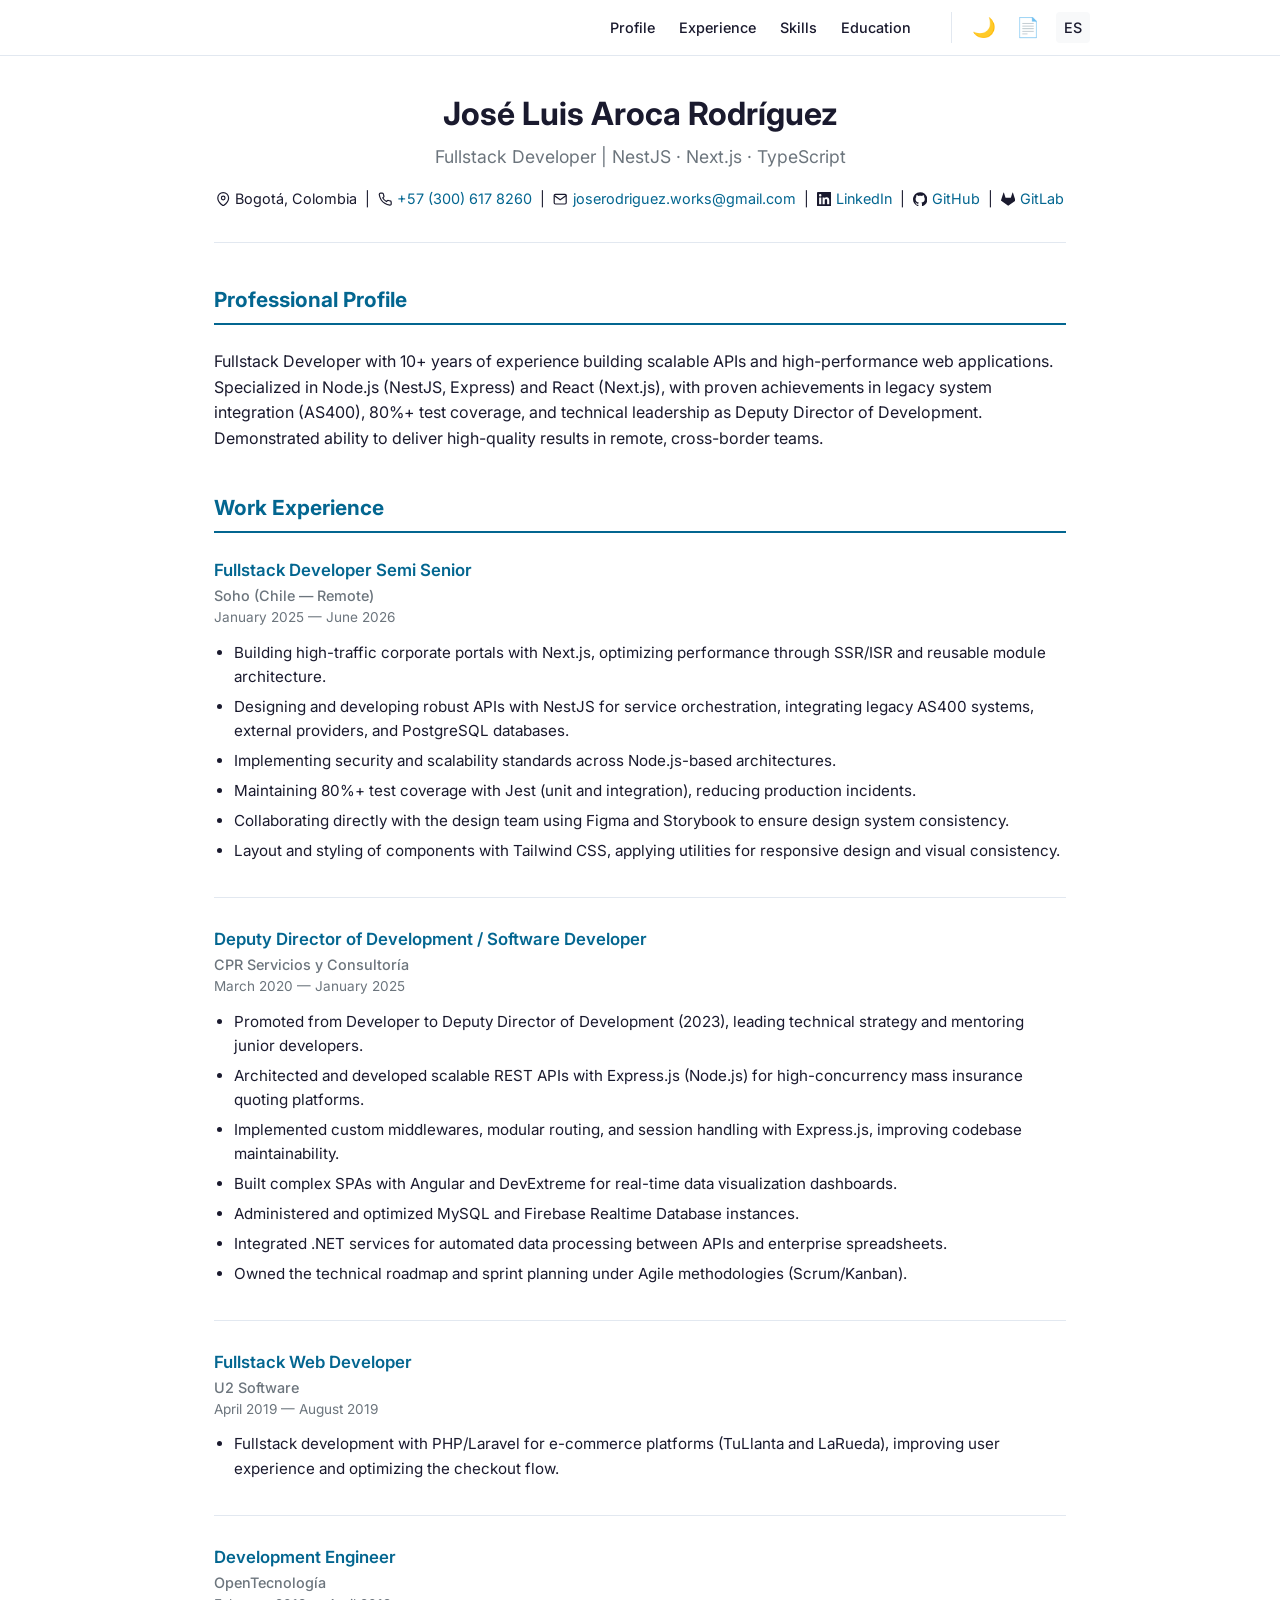
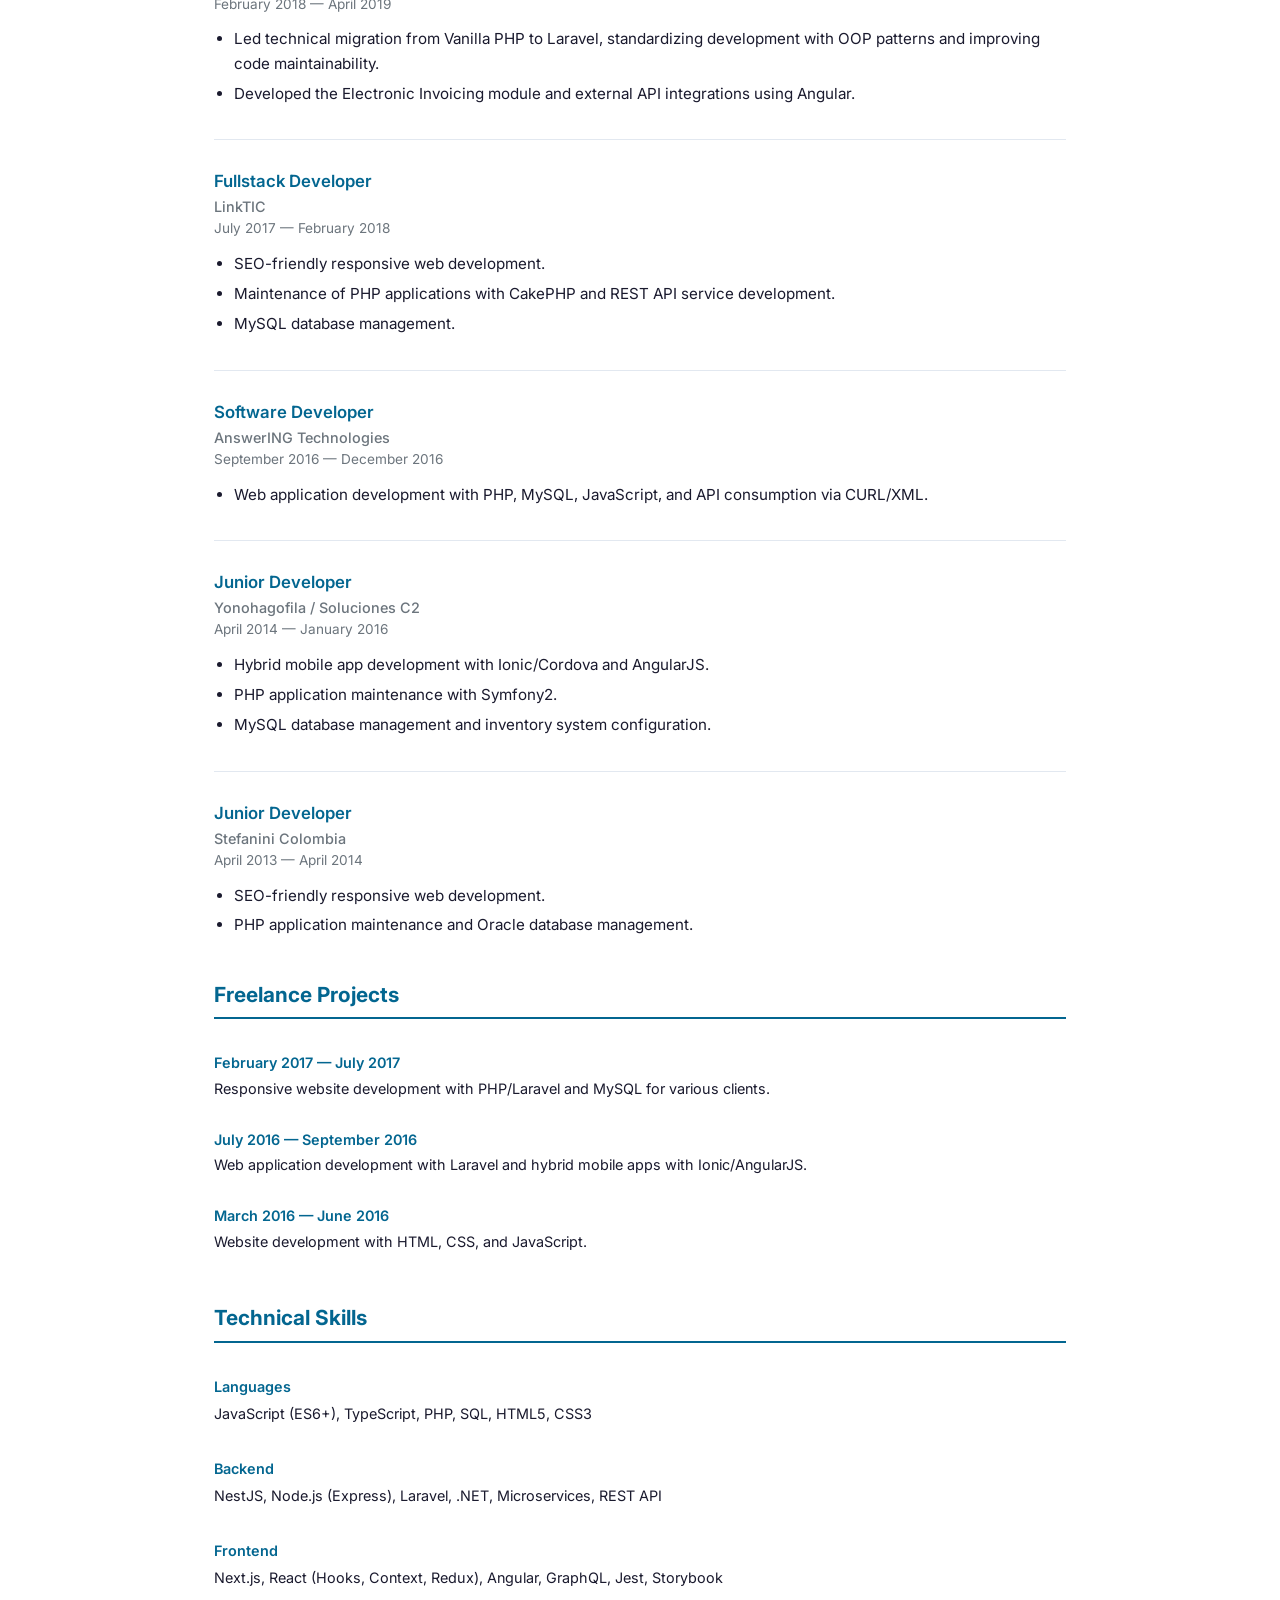
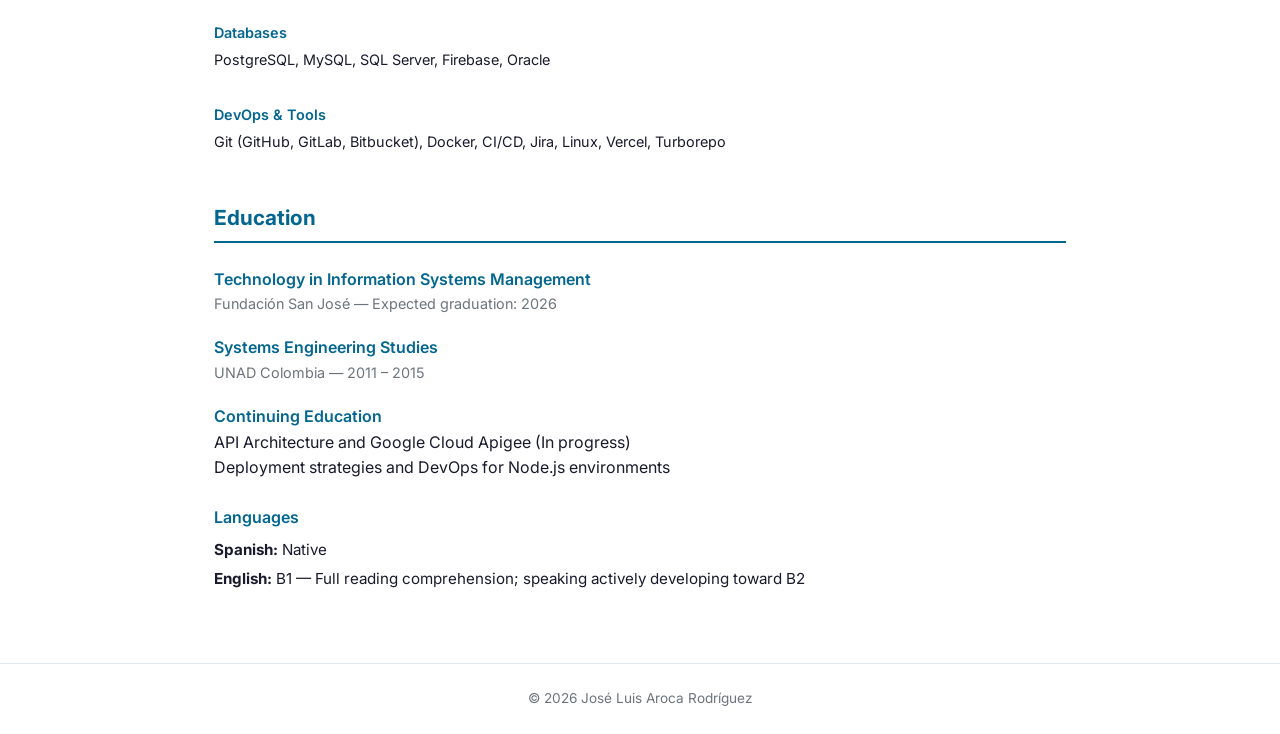
==== en.html @ ab7b5705 "fix: Cambios para ajustar CV a una más consistente" ====
<!doctype html>
<html lang="en">
  <head>
    <meta charset="UTF-8" />
    <meta name="viewport" content="width=device-width, initial-scale=1.0" />
    <title>José Luis Aroca Rodríguez — Fullstack Developer</title>
    <meta
      name="description"
      content="Fullstack Developer specializing in NestJS, Next.js, and TypeScript. 10+ years of experience building scalable web solutions."
    />
    <meta name="author" content="José Luis Aroca Rodríguez" />

    <!-- Open Graph -->
    <meta property="og:type" content="website" />
    <meta property="og:url" content="https://joseluisaroca.github.io/en.html" />
    <meta
      property="og:title"
      content="José Luis Aroca Rodríguez — Fullstack Developer"
    />
    <meta
      property="og:description"
      content="Fullstack Developer specializing in NestJS, Next.js, and TypeScript."
    />

    <!-- Fonts -->
    <link rel="preconnect" href="https://fonts.googleapis.com" />
    <link rel="preconnect" href="https://fonts.gstatic.com" crossorigin />
    <link
      href="https://fonts.googleapis.com/css2?family=Inter:wght@400;500;600;700&display=swap"
      rel="stylesheet"
    />

    <link rel="icon" type="image/png" href="assets/img/joseleoso.png" />
    <link rel="stylesheet" href="assets/css/style.css" />
  </head>
  <body>
    <nav class="navbar noprint" aria-label="Main menu">
      <div class="nav-container">
        <button
          class="menu-toggle"
          aria-label="Open menu"
          aria-expanded="false"
        >
          <span></span><span></span><span></span>
        </button>
        <ul class="nav-menu">
          <li><a href="#profile">Profile</a></li>
          <li><a href="#experience">Experience</a></li>
          <li><a href="#skills">Skills</a></li>
          <li><a href="#education">Education</a></li>
          <li class="nav-controls">
            <button
              id="theme-toggle"
              aria-label="Toggle theme"
              title="Toggle theme"
            >
              🌙
            </button>
            <button
              id="pdf-download"
              aria-label="Download PDF"
              title="Download as PDF"
            >
              📄
            </button>
            <a href="index.html" class="lang-switch" title="Español">ES</a>
          </li>
        </ul>
      </div>
    </nav>

    <main class="container">
      <!-- HEADER -->
      <header class="cv-header">
        <h1>José Luis Aroca Rodríguez</h1>
        <p class="subtitle">
          Fullstack Developer | NestJS · Next.js · TypeScript
        </p>
        <ul class="contact-list">
          <li>
            <svg
              class="icon"
              viewBox="0 0 24 24"
              fill="none"
              stroke="currentColor"
              stroke-width="2"
            >
              <path d="M21 10c0 7-9 13-9 13s-9-6-9-13a9 9 0 0118 0z" />
              <circle cx="12" cy="10" r="3" />
            </svg>
            Bogotá, Colombia
          </li>
          <li>|</li>
          <li>
            <svg
              class="icon"
              viewBox="0 0 24 24"
              fill="none"
              stroke="currentColor"
              stroke-width="2"
            >
              <path
                d="M22 16.92v3a2 2 0 01-2.18 2 19.79 19.79 0 01-8.63-3.07 19.5 19.5 0 01-6-6 19.79 19.79 0 01-3.07-8.67A2 2 0 014.11 2h3a2 2 0 012 1.72c.127.96.361 1.903.7 2.81a2 2 0 01-.45 2.11L8.09 9.91a16 16 0 006 6l1.27-1.27a2 2 0 012.11-.45c.907.339 1.85.573 2.81.7A2 2 0 0122 16.92z"
              />
            </svg>
            <a href="tel:+573006178260">+57 (300) 617 8260</a>
          </li>
          <li>|</li>
          <li>
            <svg
              class="icon"
              viewBox="0 0 24 24"
              fill="none"
              stroke="currentColor"
              stroke-width="2"
            >
              <path
                d="M4 4h16c1.1 0 2 .9 2 2v12c0 1.1-.9 2-2 2H4c-1.1 0-2-.9-2-2V6c0-1.1.9-2 2-2z"
              />
              <polyline points="22,6 12,13 2,6" />
            </svg>
            <a href="mailto:joserodriguez.works@gmail.com"
              >joserodriguez.works@gmail.com</a
            >
          </li>
          <li>|</li>
          <li>
            <svg class="icon" viewBox="0 0 24 24" fill="currentColor">
              <path
                d="M20.447 20.452h-3.554v-5.569c0-1.328-.027-3.037-1.852-3.037-1.853 0-2.136 1.445-2.136 2.939v5.667H9.351V9h3.414v1.561h.046c.477-.9 1.637-1.85 3.37-1.85 3.601 0 4.267 2.37 4.267 5.455v6.286zM5.337 7.433a2.062 2.062 0 01-2.063-2.065 2.064 2.064 0 112.063 2.065zm1.782 13.019H3.555V9h3.564v11.452zM22.225 0H1.771C.792 0 0 .774 0 1.729v20.542C0 23.227.792 24 1.771 24h20.451C23.2 24 24 23.227 24 22.271V1.729C24 .774 23.2 0 22.222 0h.003z"
              />
            </svg>
            <a
              href="https://www.linkedin.com/in/joseluisaroca/"
              target="_blank"
              rel="noopener"
              >LinkedIn</a
            >
          </li>
          <li>|</li>
          <li>
            <svg class="icon" viewBox="0 0 24 24" fill="currentColor">
              <path
                d="M12 .297c-6.63 0-12 5.373-12 12 0 5.303 3.438 9.8 8.205 11.385.6.113.82-.258.82-.577 0-.285-.01-1.04-.015-2.04-3.338.724-4.042-1.61-4.042-1.61C4.422 18.07 3.633 17.7 3.633 17.7c-1.087-.744.084-.729.084-.729 1.205.084 1.838 1.236 1.838 1.236 1.07 1.835 2.809 1.305 3.495.998.108-.776.417-1.305.76-1.605-2.665-.3-5.466-1.332-5.466-5.93 0-1.31.465-2.38 1.235-3.22-.135-.303-.54-1.523.105-3.176 0 0 1.005-.322 3.3 1.23.96-.267 1.98-.399 3-.405 1.02.006 2.04.138 3 .405 2.28-1.552 3.285-1.23 3.285-1.23.645 1.653.24 2.873.12 3.176.765.84 1.23 1.91 1.23 3.22 0 4.61-2.805 5.625-5.475 5.92.42.36.81 1.096.81 2.22 0 1.606-.015 2.896-.015 3.286 0 .315.21.69.825.57C20.565 22.092 24 17.592 24 12.297c0-6.627-5.373-12-12-12"
              />
            </svg>
            <a
              href="https://github.com/joseluisaroca"
              target="_blank"
              rel="noopener"
              >GitHub</a
            >
          </li>
          <li>|</li>
          <li>
            <svg class="icon" viewBox="0 0 24 24" fill="currentColor">
              <path
                d="M23.955 13.587l-1.342-4.135-2.664-8.189a.455.455 0 00-.867 0L16.418 9.45H7.582L4.918 1.263a.455.455 0 00-.867 0L1.387 9.452.045 13.587a.924.924 0 00.331 1.023L12 23.054l11.624-8.443a.92.92 0 00.331-1.024"
              />
            </svg>
            <a
              href="https://gitlab.com/joseluisaroca"
              target="_blank"
              rel="noopener"
              >GitLab</a
            >
          </li>
        </ul>
      </header>

      <!-- PROFILE -->
      <section id="profile" aria-labelledby="profile-title">
        <h2 id="profile-title">Professional Profile</h2>
        <p>
          Fullstack Developer with 10+ years of experience building scalable
          APIs and high-performance web applications. Specialized in Node.js
          (NestJS, Express) and React (Next.js), with proven achievements in
          legacy system integration (AS400), 80%+ test coverage, and technical
          leadership as Deputy Director of Development. Demonstrated ability to
          deliver high-quality results in remote, cross-border teams.
        </p>
      </section>

      <!-- EXPERIENCE -->
      <section id="experience" aria-labelledby="experience-title">
        <h2 id="experience-title">Work Experience</h2>

        <article class="job">
          <div class="job-header">
            <h3>Fullstack Developer Semi Senior</h3>
            <span class="job-company">Soho (Chile — Remote)</span>
            <span class="job-date">January 2025 — June 2026</span>
          </div>
          <ul>
            <li>
              Building high-traffic corporate portals with Next.js, optimizing
              performance through SSR/ISR and reusable module architecture.
            </li>
            <li>
              Designing and developing robust APIs with NestJS for service
              orchestration, integrating legacy AS400 systems, external
              providers, and PostgreSQL databases.
            </li>
            <li>
              Implementing security and scalability standards across
              Node.js-based architectures.
            </li>
            <li>
              Maintaining 80%+ test coverage with Jest (unit and integration),
              reducing production incidents.
            </li>
            <li>
              Collaborating directly with the design team using Figma and
              Storybook to ensure design system consistency.
            </li>
            <li>
              Layout and styling of components with Tailwind CSS, applying
              utilities for responsive design and visual consistency.
            </li>
          </ul>
        </article>

        <article class="job">
          <div class="job-header">
            <h3>Deputy Director of Development / Software Developer</h3>
            <span class="job-company">CPR Servicios y Consultoría</span>
            <span class="job-date">March 2020 — January 2025</span>
          </div>
          <ul>
            <li>
              Promoted from Developer to Deputy Director of Development (2023),
              leading technical strategy and mentoring junior developers.
            </li>
            <li>
              Architected and developed scalable REST APIs with Express.js
              (Node.js) for high-concurrency mass insurance quoting platforms.
            </li>
            <li>
              Implemented custom middlewares, modular routing, and session
              handling with Express.js, improving codebase maintainability.
            </li>
            <li>
              Built complex SPAs with Angular and DevExtreme for real-time data
              visualization dashboards.
            </li>
            <li>
              Administered and optimized MySQL and Firebase Realtime Database
              instances.
            </li>
            <li>
              Integrated .NET services for automated data processing between
              APIs and enterprise spreadsheets.
            </li>
            <li>
              Owned the technical roadmap and sprint planning under Agile
              methodologies (Scrum/Kanban).
            </li>
          </ul>
        </article>

        <article class="job">
          <div class="job-header">
            <h3>Fullstack Web Developer</h3>
            <span class="job-company">U2 Software</span>
            <span class="job-date">April 2019 — August 2019</span>
          </div>
          <ul>
            <li>
              Fullstack development with PHP/Laravel for e-commerce platforms
              (TuLlanta and LaRueda), improving user experience and optimizing
              the checkout flow.
            </li>
          </ul>
        </article>

        <article class="job">
          <div class="job-header">
            <h3>Development Engineer</h3>
            <span class="job-company">OpenTecnología</span>
            <span class="job-date">February 2018 — April 2019</span>
          </div>
          <ul>
            <li>
              Led technical migration from Vanilla PHP to Laravel, standardizing
              development with OOP patterns and improving code maintainability.
            </li>
            <li>
              Developed the Electronic Invoicing module and external API
              integrations using Angular.
            </li>
          </ul>
        </article>

        <article class="job">
          <div class="job-header">
            <h3>Fullstack Developer</h3>
            <span class="job-company">LinkTIC</span>
            <span class="job-date">July 2017 — February 2018</span>
          </div>
          <ul>
            <li>SEO-friendly responsive web development.</li>
            <li>
              Maintenance of PHP applications with CakePHP and REST API service
              development.
            </li>
            <li>MySQL database management.</li>
          </ul>
        </article>

        <article class="job">
          <div class="job-header">
            <h3>Software Developer</h3>
            <span class="job-company">AnswerING Technologies</span>
            <span class="job-date">September 2016 — December 2016</span>
          </div>
          <ul>
            <li>
              Web application development with PHP, MySQL, JavaScript, and API
              consumption via CURL/XML.
            </li>
          </ul>
        </article>

        <article class="job">
          <div class="job-header">
            <h3>Junior Developer</h3>
            <span class="job-company">Yonohagofila / Soluciones C2</span>
            <span class="job-date">April 2014 — January 2016</span>
          </div>
          <ul>
            <li>
              Hybrid mobile app development with Ionic/Cordova and AngularJS.
            </li>
            <li>PHP application maintenance with Symfony2.</li>
            <li>
              MySQL database management and inventory system configuration.
            </li>
          </ul>
        </article>

        <article class="job">
          <div class="job-header">
            <h3>Junior Developer</h3>
            <span class="job-company">Stefanini Colombia</span>
            <span class="job-date">April 2013 — April 2014</span>
          </div>
          <ul>
            <li>SEO-friendly responsive web development.</li>
            <li>PHP application maintenance and Oracle database management.</li>
          </ul>
        </article>
      </section>

      <!-- FREELANCE -->
      <section id="freelance" aria-labelledby="freelance-title" class="noprint">
        <h2 id="freelance-title">Freelance Projects</h2>
        <dl class="freelance-grid">
          <div class="freelance-item">
            <dt>February 2017 — July 2017</dt>
            <dd>
              Responsive website development with PHP/Laravel and MySQL for
              various clients.
            </dd>
          </div>
          <div class="freelance-item">
            <dt>July 2016 — September 2016</dt>
            <dd>
              Web application development with Laravel and hybrid mobile apps
              with Ionic/AngularJS.
            </dd>
          </div>
          <div class="freelance-item">
            <dt>March 2016 — June 2016</dt>
            <dd>Website development with HTML, CSS, and JavaScript.</dd>
          </div>
        </dl>
      </section>

      <!-- SKILLS -->
      <section id="skills" aria-labelledby="skills-title">
        <h2 id="skills-title">Technical Skills</h2>
        <dl class="skills-grid">
          <div class="skill-group">
            <dt>Languages</dt>
            <dd>JavaScript (ES6+), TypeScript, PHP, SQL, HTML5, CSS3</dd>
          </div>
          <div class="skill-group">
            <dt>Backend</dt>
            <dd>
              NestJS, Node.js (Express), Laravel, .NET, Microservices, REST API
            </dd>
          </div>
          <div class="skill-group">
            <dt>Frontend</dt>
            <dd>
              Next.js, React (Hooks, Context, Redux), Angular, GraphQL, Jest,
              Storybook
            </dd>
          </div>
          <div class="skill-group">
            <dt>Databases</dt>
            <dd>PostgreSQL, MySQL, SQL Server, Firebase, Oracle</dd>
          </div>
          <div class="skill-group">
            <dt>DevOps & Tools</dt>
            <dd>
              Git (GitHub, GitLab, Bitbucket), Docker, CI/CD, Jira, Linux,
              Vercel, Turborepo
            </dd>
          </div>
        </dl>
      </section>

      <!-- EDUCATION -->
      <section id="education" aria-labelledby="education-title">
        <h2 id="education-title">Education</h2>

        <article class="education-item">
          <h3>Technology in Information Systems Management</h3>
          <p class="institution">
            Fundación San José — Expected graduation: 2026
          </p>
        </article>

        <article class="education-item">
          <h3>Systems Engineering Studies</h3>
          <p class="institution">UNAD Colombia — 2011 – 2015</p>
        </article>

        <article class="education-item">
          <h3>Continuing Education</h3>
          <ul>
            <li>API Architecture and Google Cloud Apigee (In progress)</li>
            <li>Deployment strategies and DevOps for Node.js environments</li>
          </ul>
        </article>

        <h3 class="subsection-title">Languages</h3>
        <ul class="languages-list">
          <li><strong>Spanish:</strong> Native</li>
          <li>
            <strong>English:</strong> B1 — Full reading comprehension;
            speaking actively developing toward B2
          </li>
        </ul>
      </section>
    </main>

    <footer class="noprint">
      <p>© 2026 José Luis Aroca Rodríguez</p>
    </footer>

    <script src="assets/js/main.js"></script>
  </body>
</html>
---- assets/css/style.css ----
/* === VARIABLES === */
:root,
[data-theme="light"] {
  --bg: #ffffff;
  --bg-secondary: #f8f9fa;
  --text: #1a1a2e;
  --text-muted: #6c757d;
  --accent: #036690;
  --accent-hover: #013d57;
  --border: #e2e8f0;
  --shadow: 0 1px 3px rgba(0, 0, 0, 0.08);
  --nav-bg: rgba(255, 255, 255, 0.95);
}

[data-theme="dark"] {
  --bg: #0f172a;
  --bg-secondary: #1e293b;
  --text: #e2e8f0;
  --text-muted: #94a3b8;
  --accent: #6bbadc;
  --accent-hover: #42a4cf;
  --border: #334155;
  --shadow: 0 1px 3px rgba(0, 0, 0, 0.3);
  --nav-bg: rgba(15, 23, 42, 0.95);
}

/* === RESET === */
*,
*::before,
*::after {
  box-sizing: border-box;
  margin: 0;
  padding: 0;
}

/* === BASE === */
html {
  scroll-behavior: smooth;
}

body {
  font-family: "Inter", system-ui, sans-serif;
  font-size: 16px;
  line-height: 1.6;
  color: var(--text);
  background: var(--bg);
  transition:
    background 0.3s,
    color 0.3s;
}

/* === SCROLL ANIMATIONS === */
section {
  opacity: 0;
  transform: translateY(20px);
  transition:
    opacity 0.5s ease,
    transform 0.5s ease;
}

section.visible {
  opacity: 1;
  transform: translateY(0);
}

a {
  color: var(--accent);
  text-decoration: none;
}

a:hover {
  color: var(--accent-hover);
  text-decoration: underline;
}

ul {
  list-style: none;
}

/* === NAVBAR === */
.navbar {
  position: sticky;
  top: 0;
  background: var(--nav-bg);
  backdrop-filter: blur(8px);
  border-bottom: 1px solid var(--border);
  z-index: 100;
  padding: 0.75rem 1.5rem;
}

.nav-container {
  max-width: 900px;
  margin: 0 auto;
  display: flex;
  align-items: center;
  justify-content: flex-end;
}

.nav-menu {
  display: flex;
  align-items: center;
  gap: 1.5rem;
}

.nav-menu a {
  color: var(--text);
  font-size: 0.9rem;
  font-weight: 500;
}

.nav-menu a:hover {
  color: var(--accent);
  text-decoration: none;
}

.nav-controls {
  display: flex;
  align-items: center;
  gap: 0.75rem;
  margin-left: 1rem;
  padding-left: 1rem;
  border-left: 1px solid var(--border);
}

#theme-toggle,
#pdf-download {
  background: none;
  border: none;
  font-size: 1.2rem;
  cursor: pointer;
  padding: 0.25rem;
  border-radius: 4px;
  transition: background 0.2s;
}

#theme-toggle:hover,
#pdf-download:hover {
  background: var(--bg-secondary);
}

.lang-switch {
  font-weight: 600;
  font-size: 0.85rem;
  padding: 0.25rem 0.5rem;
  border-radius: 4px;
  background: var(--bg-secondary);
  color: var(--text) !important;
}

.lang-switch:hover {
  background: var(--accent);
  color: #fff !important;
  text-decoration: none;
}

/* Hamburger */
.menu-toggle {
  display: none;
  flex-direction: column;
  gap: 5px;
  background: none;
  border: none;
  cursor: pointer;
  padding: 0.5rem;
}

.menu-toggle span {
  display: block;
  width: 24px;
  height: 2px;
  background: var(--text);
  transition:
    transform 0.3s,
    opacity 0.3s;
}

/* === CONTAINER === */
.container {
  max-width: 900px;
  margin: 0 auto;
  padding: 2rem 1.5rem;
}

/* === HEADER === */
.cv-header {
  text-align: center;
  margin-bottom: 2.5rem;
  padding-bottom: 2rem;
  border-bottom: 1px solid var(--border);
}

.cv-header h1 {
  font-size: 2rem;
  font-weight: 700;
  margin-bottom: 0.25rem;
}

.subtitle {
  font-size: 1.1rem;
  color: var(--text-muted);
  margin-bottom: 1rem;
}

.contact-list {
  display: flex;
  flex-wrap: wrap;
  justify-content: center;
  align-items: center;
  gap: 0.4rem 0.5rem;
  font-size: 0.9rem;
}

.contact-list li {
  display: inline-flex;
  align-items: center;
  gap: 0.3rem;
}

.icon {
  width: 1em;
  height: 1em;
  vertical-align: middle;
  flex-shrink: 0;
}

/* === SECTIONS === */
section {
  margin-bottom: 2.5rem;
}

h2 {
  font-size: 1.3rem;
  font-weight: 700;
  color: var(--accent);
  border-bottom: 2px solid var(--accent);
  padding-bottom: 0.4rem;
  margin-bottom: 1.5rem;
}

/* === JOBS === */
.job {
  margin-bottom: 1.75rem;
  padding-bottom: 1.75rem;
  border-bottom: 1px solid var(--border);
}

.job:last-child {
  border-bottom: none;
  padding-bottom: 0;
  margin-bottom: 0;
}

.job-header {
  margin-bottom: 0.75rem;
}

.job-header h3 {
  font-size: 1.05rem;
  font-weight: 600;
  color: var(--accent);
}

.job-company {
  display: block;
  font-weight: 500;
  color: var(--text-muted);
  font-size: 0.9rem;
}

.job-date {
  display: block;
  font-size: 0.85rem;
  color: var(--text-muted);
}

.job ul {
  list-style: disc;
  padding-left: 1.25rem;
  margin-top: 0.5rem;
}

.job li {
  margin-bottom: 0.35rem;
  font-size: 0.95rem;
}

/* === SKILLS === */
.skills-grid {
  display: grid;
  gap: 1rem;
}

.skill-group {
  padding: 0.5rem 0;
}

.skill-group dt {
  font-weight: 600;
  font-size: 0.9rem;
  margin-bottom: 0.25rem;
  color: var(--accent);
}

.skill-group dd {
  font-size: 0.9rem;
}

/* === FREELANCE === */
.freelance-grid {
  display: grid;
  gap: 0.75rem;
}

.freelance-item {
  padding: 0.5rem 0;
}

.freelance-item dt {
  font-weight: 600;
  font-size: 0.9rem;
  color: var(--accent);
  margin-bottom: 0.15rem;
}

.freelance-item dd {
  font-size: 0.9rem;
}

/* === EDUCATION === */
.education-item {
  margin-bottom: 1.25rem;
}

.education-item h3 {
  font-size: 1rem;
  font-weight: 600;
  color: var(--accent);
}

.institution {
  color: var(--text-muted);
  font-size: 0.9rem;
}

.subsection-title {
  font-size: 1rem;
  font-weight: 600;
  color: var(--accent);
  margin-top: 1.5rem;
  margin-bottom: 0.5rem;
}

.languages-list {
  font-size: 0.95rem;
}

.languages-list li {
  margin-bottom: 0.25rem;
}

/* === FOOTER === */
footer {
  text-align: center;
  padding: 1.5rem;
  font-size: 0.85rem;
  color: var(--text-muted);
  border-top: 1px solid var(--border);
}

/* === RESPONSIVE === */
@media (max-width: 768px) {
  .menu-toggle {
    display: flex;
  }

  .nav-container {
    justify-content: space-between;
  }

  .nav-menu {
    display: none;
    position: absolute;
    top: 100%;
    left: 0;
    right: 0;
    flex-direction: column;
    background: var(--nav-bg);
    backdrop-filter: blur(8px);
    border-bottom: 1px solid var(--border);
    padding: 1rem 1.5rem;
    gap: 1rem;
    box-shadow: var(--shadow);
  }

  .nav-menu.open {
    display: flex;
  }

  .nav-controls {
    margin-left: 0;
    padding-left: 0;
    border-left: none;
    padding-top: 0.5rem;
    border-top: 1px solid var(--border);
  }

  .cv-header h1 {
    font-size: 1.5rem;
  }

  .subtitle {
    font-size: 1rem;
  }

  .contact-list {
    flex-direction: column;
    align-items: center;
    gap: 0.25rem;
  }

  .contact-list li:nth-child(even) {
    display: none;
  }

  .contact-list li::after {
    display: none;
  }

  .container {
    padding: 1.5rem 1rem;
  }
}

/* === PRINT === */
@media print {
  .noprint {
    display: none !important;
  }

  * {
    -webkit-print-color-adjust: exact !important;
    print-color-adjust: exact !important;
  }

  body {
    font-size: 11pt;
    line-height: 1.4;
    color: #000;
    background: #fff;
  }

  .container {
    max-width: 100%;
    padding: 0;
  }

  .cv-header {
    margin-bottom: 1rem;
    padding-bottom: 0.75rem;
  }

  .cv-header h1 {
    font-size: 18pt;
  }

  .contact-list {
    flex-direction: row;
    flex-wrap: wrap;
    justify-content: center;
    font-size: 9pt;
    gap: 0.25rem 0.4rem;
  }

  h2 {
    font-size: 12pt;
    color: #036690;
    border-color: #036690;
    margin-bottom: 0.75rem;
    page-break-after: avoid;
  }

  h3 {
    color: #036690;
  }

  .job {
    margin-bottom: 1rem;
    padding-bottom: 1rem;
    page-break-inside: avoid;
  }

  .job-header h3 {
    font-size: 10.5pt;
  }

  .job li {
    font-size: 9.5pt;
  }

  .skill-group {
    background: none;
    border: none;
    padding: 0.25rem 0;
  }

  .skill-group dt {
    color: #036690;
  }

  a {
    color: #000;
    text-decoration: none;
  }

  a[href^="http"]::after {
    content: " (" attr(href) ")";
    font-size: 8pt;
    color: #555;
  }

  .contact-list a[href^="http"]::after {
    content: none;
  }

  .icon {
    display: none;
  }

  section {
    margin-bottom: 1.25rem;
    opacity: 1;
    transform: none;
  }
}
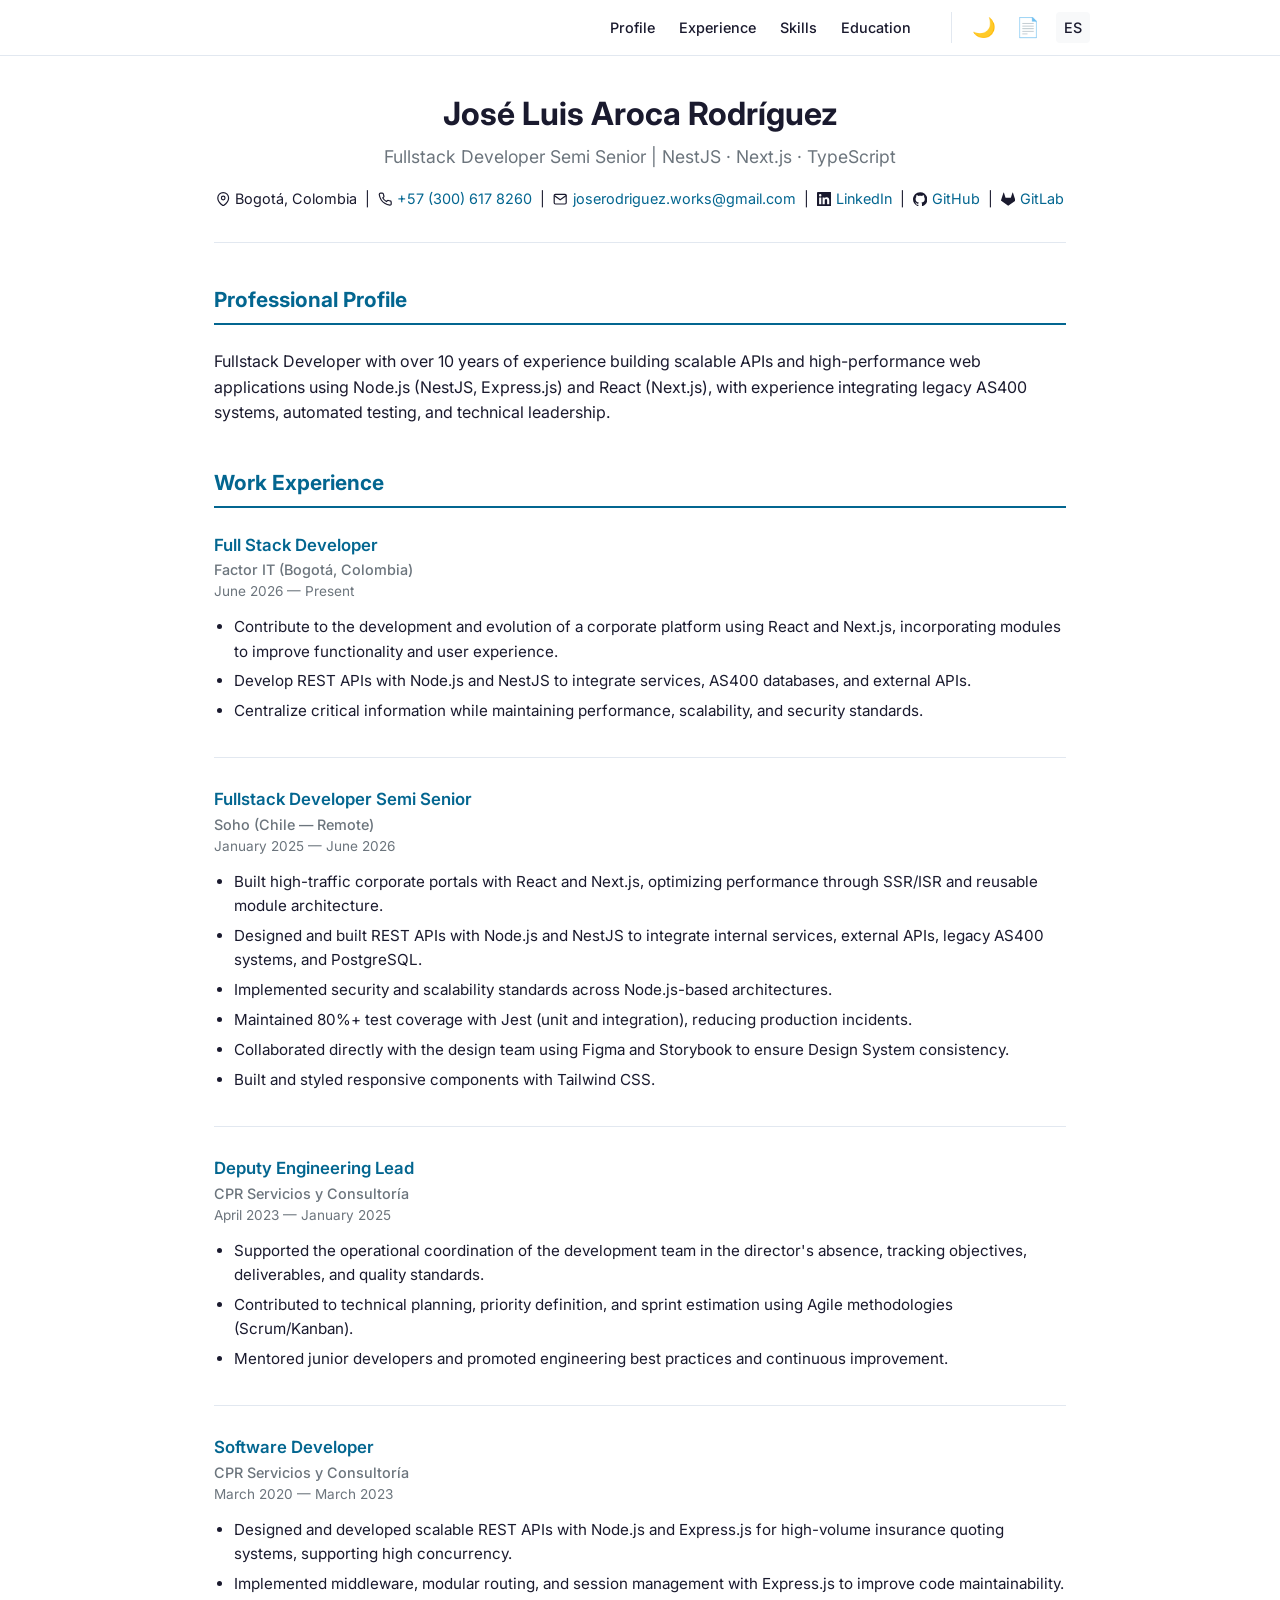
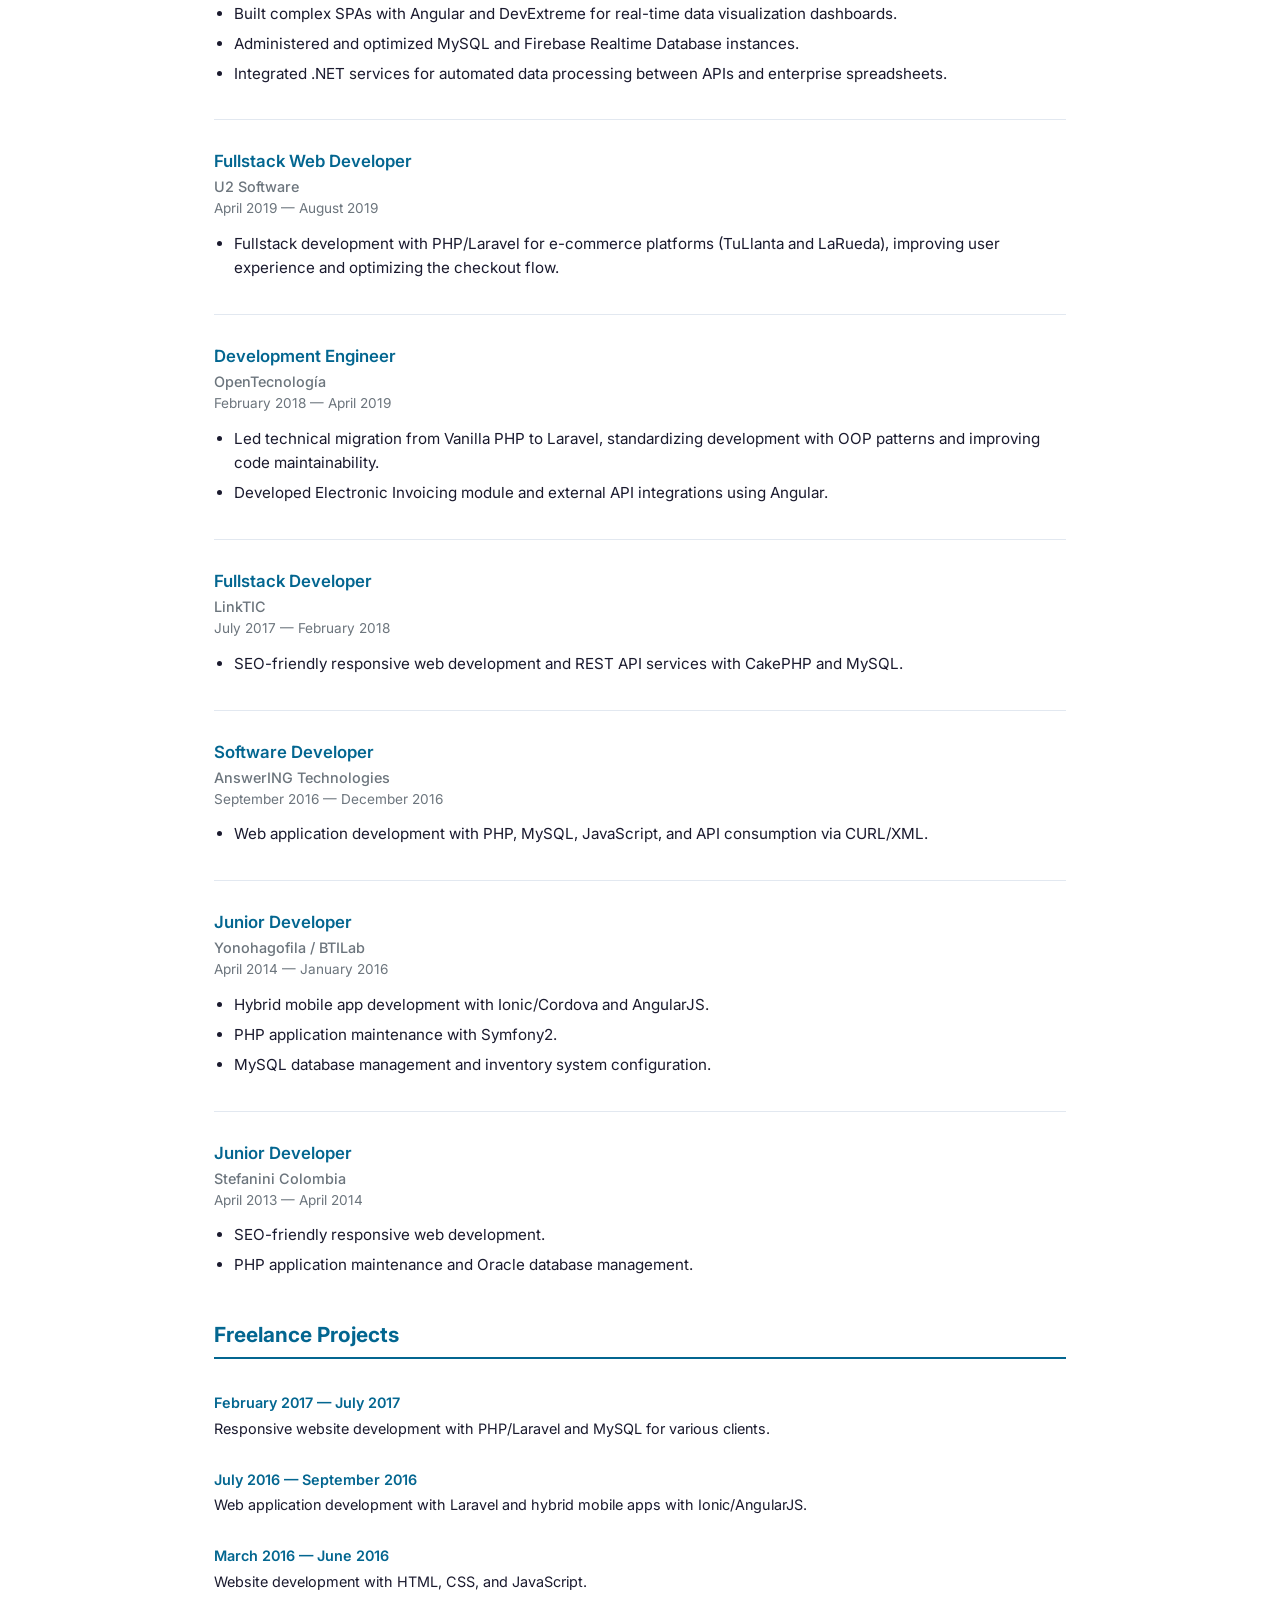
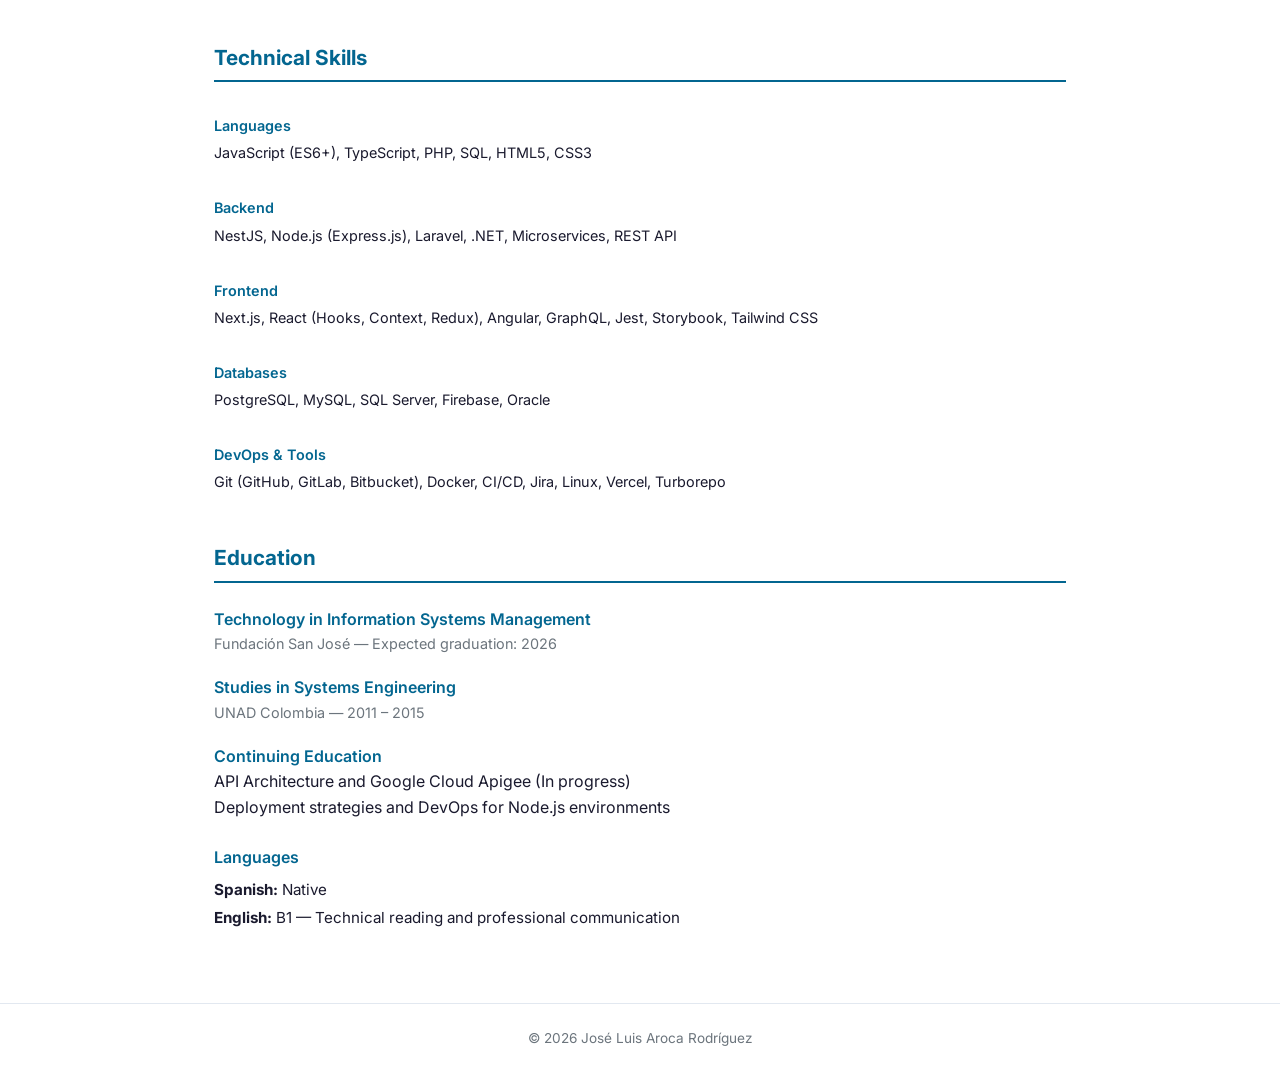
==== commit c4b062a3: "feat: Se actualiza perfil laboral" ====
--- a/en.html
+++ b/en.html
@@ -3,10 +3,10 @@
   <head>
     <meta charset="UTF-8" />
     <meta name="viewport" content="width=device-width, initial-scale=1.0" />
-    <title>José Luis Aroca Rodríguez — Fullstack Developer</title>
+    <title>José Luis Aroca Rodríguez — Fullstack Developer Semi Senior</title>
     <meta
       name="description"
-      content="Fullstack Developer specializing in NestJS, Next.js, and TypeScript. 10+ years of experience building scalable web solutions."
+      content="Semi Senior Fullstack Developer specializing in NestJS, Next.js, and TypeScript. 10+ years of experience building scalable web solutions."
     />
     <meta name="author" content="José Luis Aroca Rodríguez" />
 
@@ -15,11 +15,11 @@
     <meta property="og:url" content="https://joseluisaroca.github.io/en.html" />
     <meta
       property="og:title"
-      content="José Luis Aroca Rodríguez — Fullstack Developer"
+      content="José Luis Aroca Rodríguez — Fullstack Developer Semi Senior"
     />
     <meta
       property="og:description"
-      content="Fullstack Developer specializing in NestJS, Next.js, and TypeScript."
+      content="Semi Senior Fullstack Developer specializing in NestJS, Next.js, and TypeScript."
     />
 
     <!-- Fonts -->
@@ -74,7 +74,7 @@
       <header class="cv-header">
         <h1>José Luis Aroca Rodríguez</h1>
         <p class="subtitle">
-          Fullstack Developer | NestJS · Next.js · TypeScript
+          Fullstack Developer Semi Senior | NestJS · Next.js · TypeScript
         </p>
         <ul class="contact-list">
           <li>
@@ -172,12 +172,10 @@
       <section id="profile" aria-labelledby="profile-title">
         <h2 id="profile-title">Professional Profile</h2>
         <p>
-          Fullstack Developer with 10+ years of experience building scalable
-          APIs and high-performance web applications. Specialized in Node.js
-          (NestJS, Express) and React (Next.js), with proven achievements in
-          legacy system integration (AS400), 80%+ test coverage, and technical
-          leadership as Deputy Director of Development. Demonstrated ability to
-          deliver high-quality results in remote, cross-border teams.
+          Fullstack Developer with over 10 years of experience building scalable
+          APIs and high-performance web applications using Node.js (NestJS,
+          Express.js) and React (Next.js), with experience integrating legacy
+          AS400 systems, automated testing, and technical leadership.
         </p>
       </section>
 
@@ -187,57 +185,98 @@
 
         <article class="job">
           <div class="job-header">
+            <h3>Full Stack Developer</h3>
+            <span class="job-company">Factor IT (Bogotá, Colombia)</span>
+            <span class="job-date">June 2026 — Present</span>
+          </div>
+          <ul>
+            <li>
+              Contribute to the development and evolution of a corporate
+              platform using React and Next.js, incorporating modules to improve
+              functionality and user experience.
+            </li>
+            <li>
+              Develop REST APIs with Node.js and NestJS to integrate services,
+              AS400 databases, and external APIs.
+            </li>
+            <li>
+              Centralize critical information while maintaining performance,
+              scalability, and security standards.
+            </li>
+          </ul>
+        </article>
+
+        <article class="job">
+          <div class="job-header">
             <h3>Fullstack Developer Semi Senior</h3>
             <span class="job-company">Soho (Chile — Remote)</span>
             <span class="job-date">January 2025 — June 2026</span>
           </div>
           <ul>
             <li>
-              Building high-traffic corporate portals with Next.js, optimizing
-              performance through SSR/ISR and reusable module architecture.
-            </li>
-            <li>
-              Designing and developing robust APIs with NestJS for service
-              orchestration, integrating legacy AS400 systems, external
-              providers, and PostgreSQL databases.
-            </li>
-            <li>
-              Implementing security and scalability standards across
+              Built high-traffic corporate portals with React and Next.js,
+              optimizing performance through SSR/ISR and reusable module
+              architecture.
+            </li>
+            <li>
+              Designed and built REST APIs with Node.js and NestJS to integrate
+              internal services, external APIs, legacy AS400 systems, and
+              PostgreSQL.
+            </li>
+            <li>
+              Implemented security and scalability standards across
               Node.js-based architectures.
             </li>
             <li>
-              Maintaining 80%+ test coverage with Jest (unit and integration),
+              Maintained 80%+ test coverage with Jest (unit and integration),
               reducing production incidents.
             </li>
             <li>
-              Collaborating directly with the design team using Figma and
-              Storybook to ensure design system consistency.
-            </li>
-            <li>
-              Layout and styling of components with Tailwind CSS, applying
-              utilities for responsive design and visual consistency.
-            </li>
-          </ul>
-        </article>
-
-        <article class="job">
-          <div class="job-header">
-            <h3>Deputy Director of Development / Software Developer</h3>
+              Collaborated directly with the design team using Figma and
+              Storybook to ensure Design System consistency.
+            </li>
+            <li>Built and styled responsive components with Tailwind CSS.</li>
+          </ul>
+        </article>
+
+        <article class="job">
+          <div class="job-header">
+            <h3>Deputy Engineering Lead</h3>
             <span class="job-company">CPR Servicios y Consultoría</span>
-            <span class="job-date">March 2020 — January 2025</span>
-          </div>
-          <ul>
-            <li>
-              Promoted from Developer to Deputy Director of Development (2023),
-              leading technical strategy and mentoring junior developers.
-            </li>
-            <li>
-              Architected and developed scalable REST APIs with Express.js
-              (Node.js) for high-concurrency mass insurance quoting platforms.
-            </li>
-            <li>
-              Implemented custom middlewares, modular routing, and session
-              handling with Express.js, improving codebase maintainability.
+            <span class="job-date">April 2023 — January 2025</span>
+          </div>
+          <ul>
+            <li>
+              Supported the operational coordination of the development team in
+              the director's absence, tracking objectives, deliverables, and
+              quality standards.
+            </li>
+            <li>
+              Contributed to technical planning, priority definition, and sprint
+              estimation using Agile methodologies (Scrum/Kanban).
+            </li>
+            <li>
+              Mentored junior developers and promoted engineering best practices
+              and continuous improvement.
+            </li>
+          </ul>
+        </article>
+
+        <article class="job">
+          <div class="job-header">
+            <h3>Software Developer</h3>
+            <span class="job-company">CPR Servicios y Consultoría</span>
+            <span class="job-date">March 2020 — March 2023</span>
+          </div>
+          <ul>
+            <li>
+              Designed and developed scalable REST APIs with Node.js and
+              Express.js for high-volume insurance quoting systems, supporting
+              high concurrency.
+            </li>
+            <li>
+              Implemented middleware, modular routing, and session management
+              with Express.js to improve code maintainability.
             </li>
             <li>
               Built complex SPAs with Angular and DevExtreme for real-time data
@@ -250,10 +289,6 @@
             <li>
               Integrated .NET services for automated data processing between
               APIs and enterprise spreadsheets.
-            </li>
-            <li>
-              Owned the technical roadmap and sprint planning under Agile
-              methodologies (Scrum/Kanban).
             </li>
           </ul>
         </article>
@@ -285,7 +320,7 @@
               development with OOP patterns and improving code maintainability.
             </li>
             <li>
-              Developed the Electronic Invoicing module and external API
+              Developed Electronic Invoicing module and external API
               integrations using Angular.
             </li>
           </ul>
@@ -298,12 +333,10 @@
             <span class="job-date">July 2017 — February 2018</span>
           </div>
           <ul>
-            <li>SEO-friendly responsive web development.</li>
-            <li>
-              Maintenance of PHP applications with CakePHP and REST API service
-              development.
-            </li>
-            <li>MySQL database management.</li>
+            <li>
+              SEO-friendly responsive web development and REST API services with
+              CakePHP and MySQL.
+            </li>
           </ul>
         </article>
 
@@ -324,7 +357,7 @@
         <article class="job">
           <div class="job-header">
             <h3>Junior Developer</h3>
-            <span class="job-company">Yonohagofila / Soluciones C2</span>
+            <span class="job-company">Yonohagofila / BTILab</span>
             <span class="job-date">April 2014 — January 2016</span>
           </div>
           <ul>
@@ -387,14 +420,15 @@
           <div class="skill-group">
             <dt>Backend</dt>
             <dd>
-              NestJS, Node.js (Express), Laravel, .NET, Microservices, REST API
+              NestJS, Node.js (Express.js), Laravel, .NET, Microservices, REST
+              API
             </dd>
           </div>
           <div class="skill-group">
             <dt>Frontend</dt>
             <dd>
               Next.js, React (Hooks, Context, Redux), Angular, GraphQL, Jest,
-              Storybook
+              Storybook, Tailwind CSS
             </dd>
           </div>
           <div class="skill-group">
@@ -423,7 +457,7 @@
         </article>
 
         <article class="education-item">
-          <h3>Systems Engineering Studies</h3>
+          <h3>Studies in Systems Engineering</h3>
           <p class="institution">UNAD Colombia — 2011 – 2015</p>
         </article>
 
@@ -439,8 +473,8 @@
         <ul class="languages-list">
           <li><strong>Spanish:</strong> Native</li>
           <li>
-            <strong>English:</strong> B1 — Full reading comprehension;
-            speaking actively developing toward B2
+            <strong>English:</strong> B1 — Technical reading and professional
+            communication
           </li>
         </ul>
       </section>
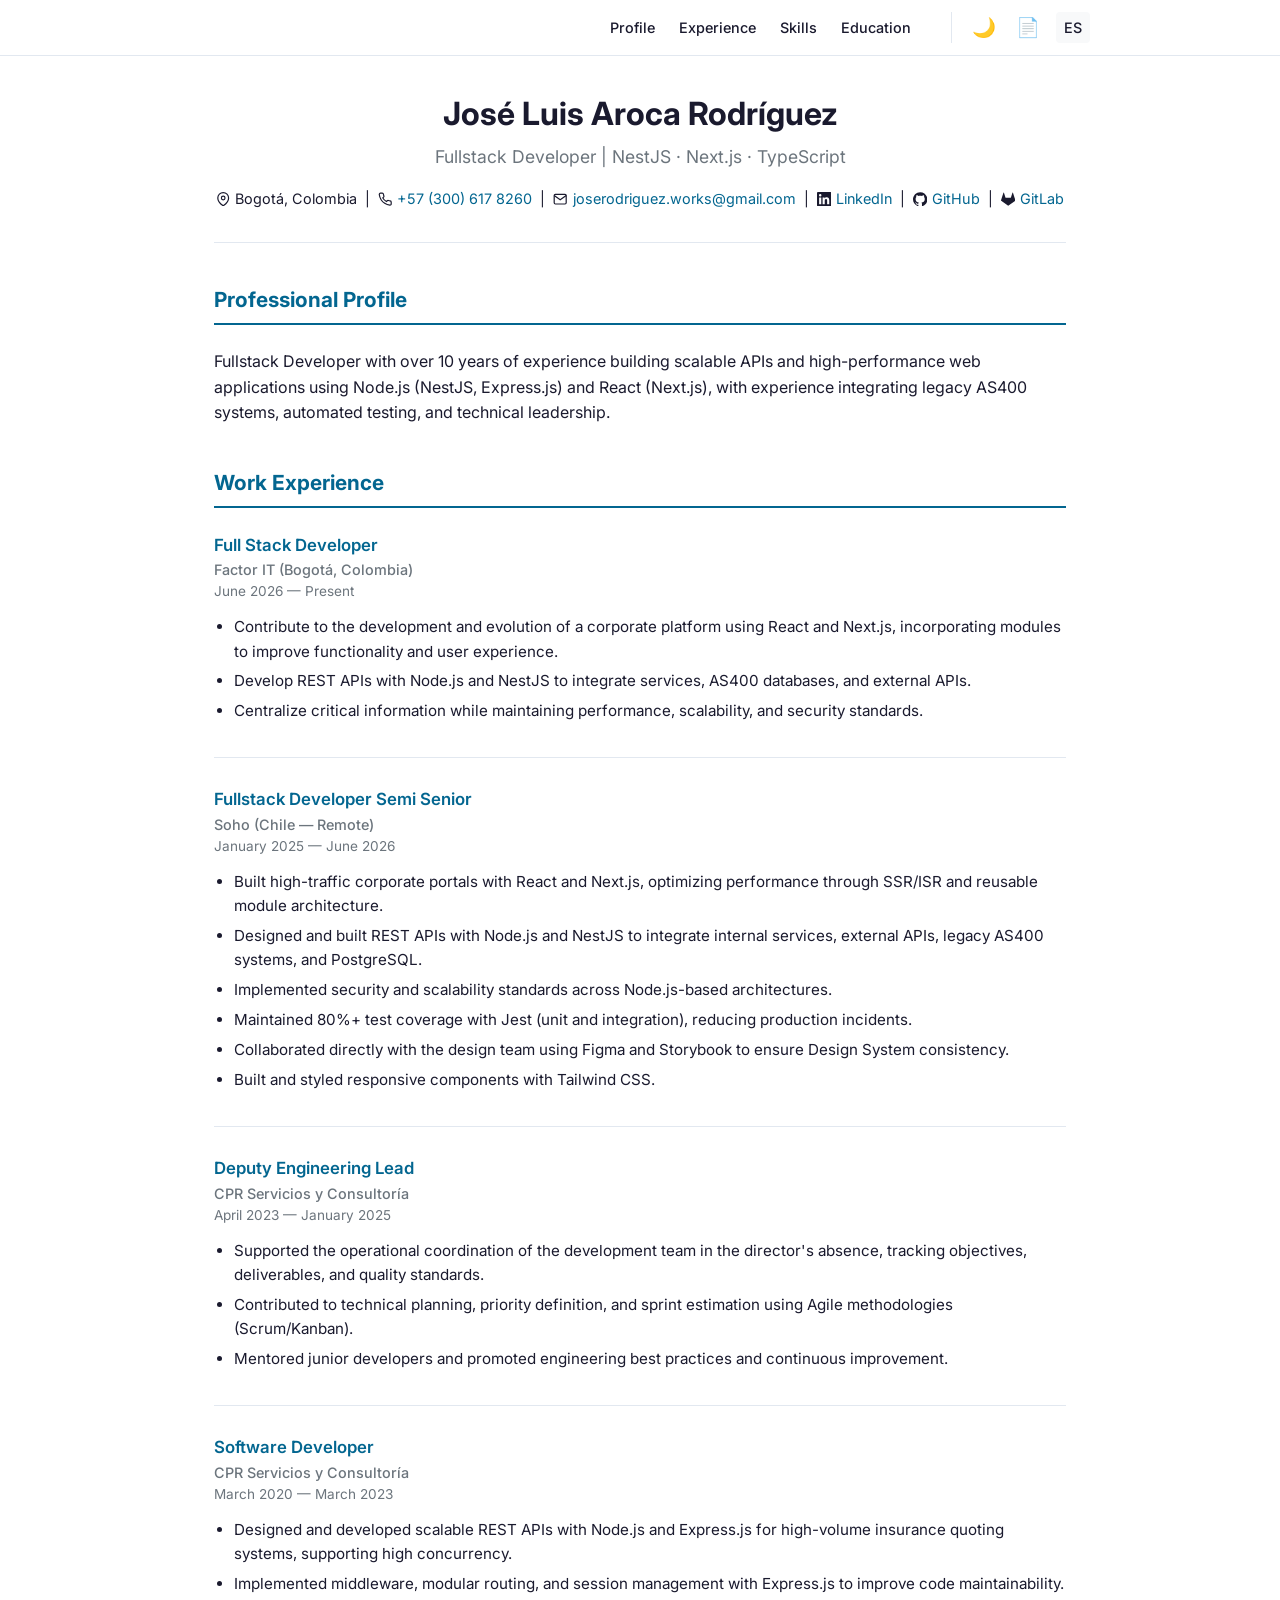
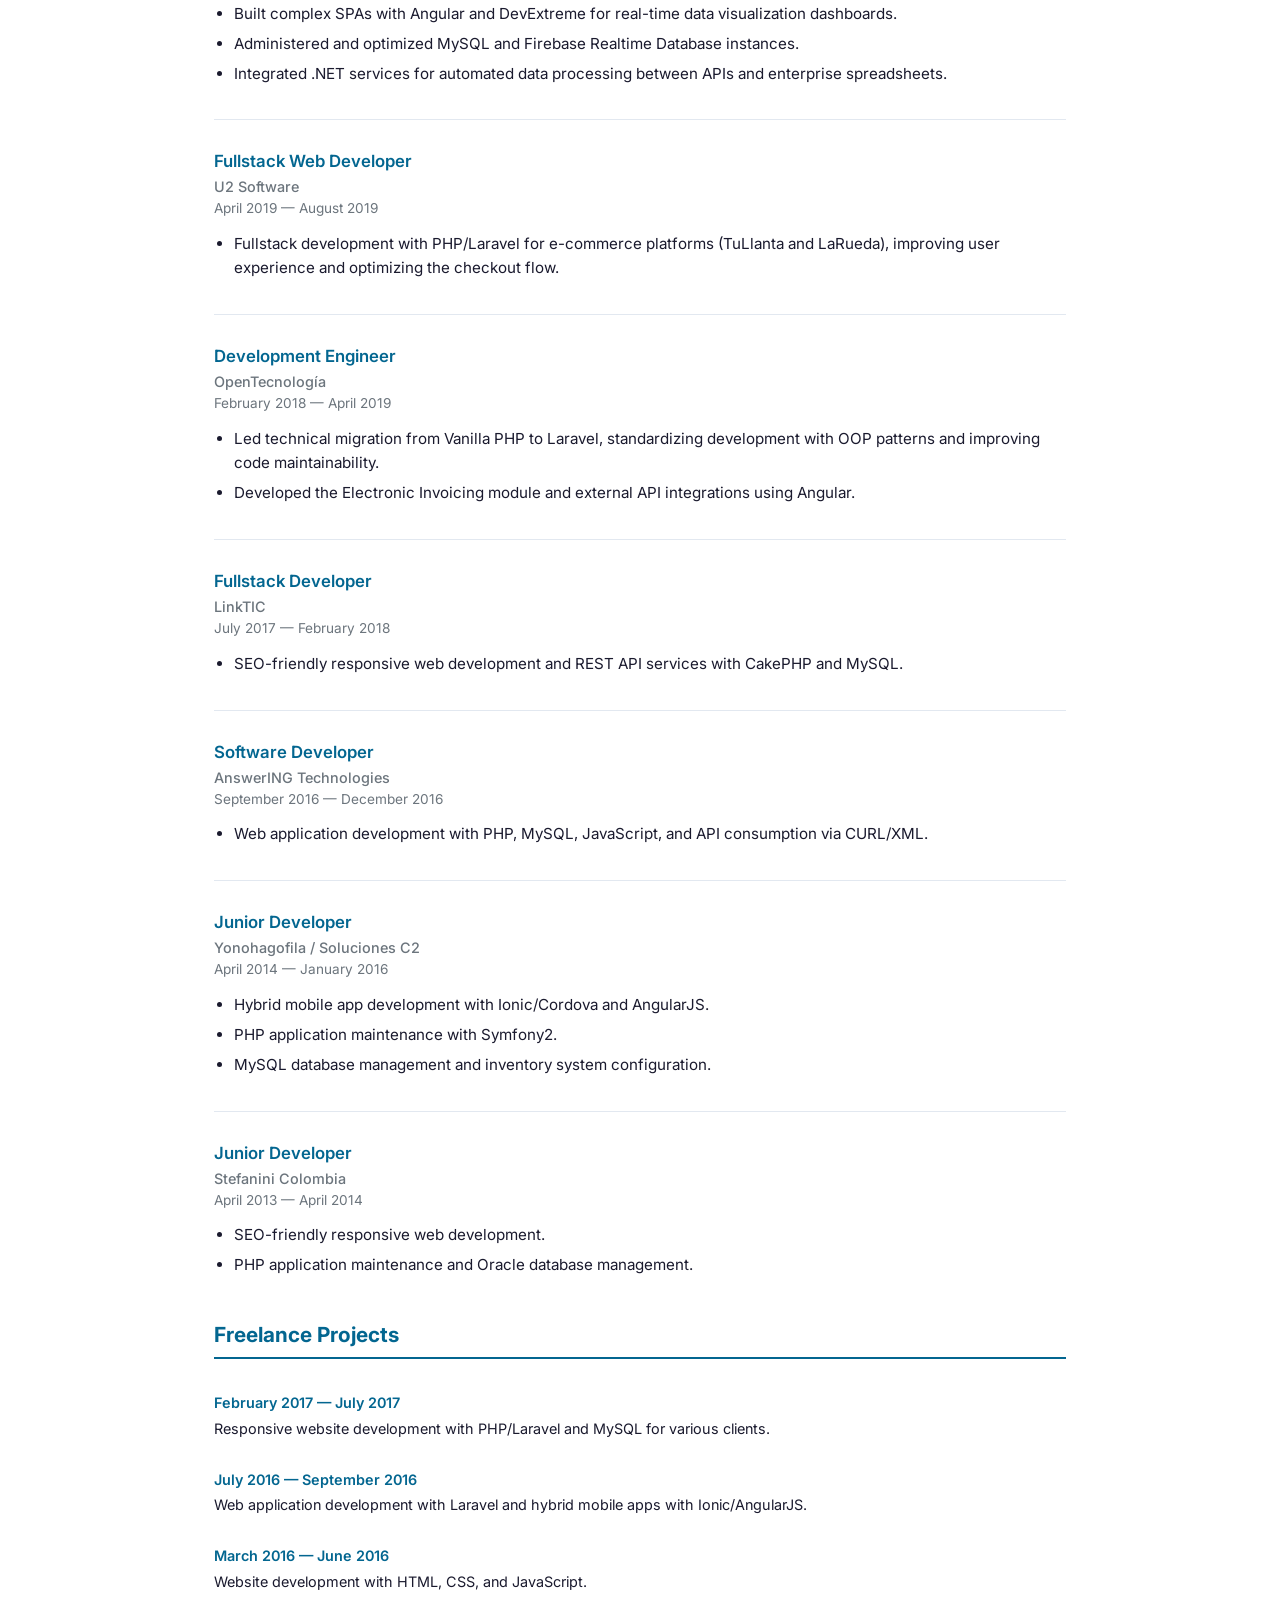
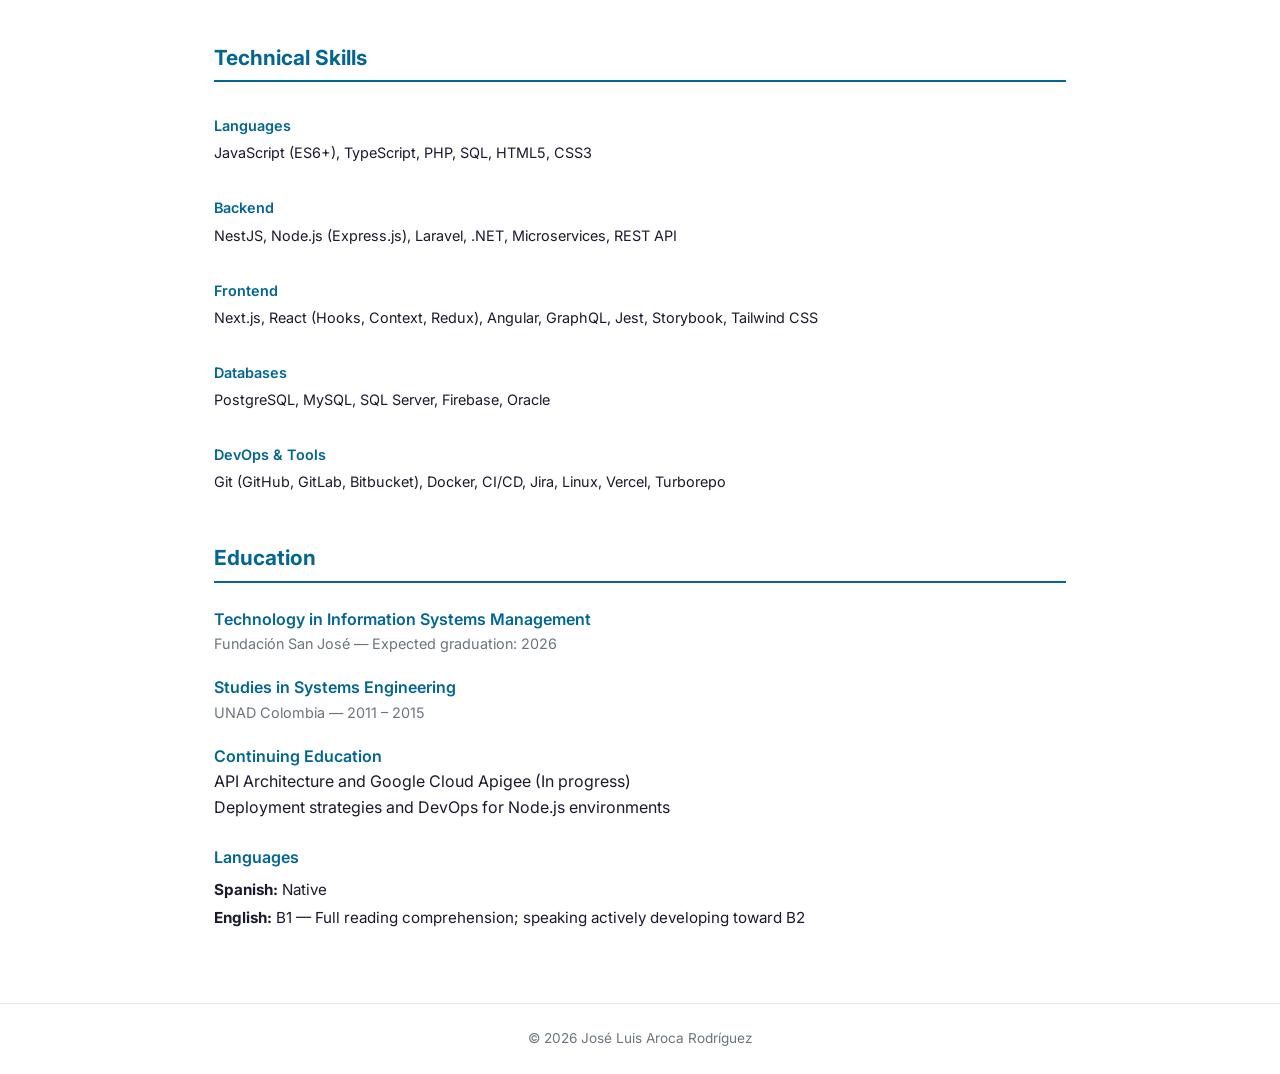
==== commit cde61e7e: "Merge branch 'master' of https://github.com/joseluisaroca/joseluisaroca.github.io" ====
--- a/en.html
+++ b/en.html
@@ -3,10 +3,10 @@
   <head>
     <meta charset="UTF-8" />
     <meta name="viewport" content="width=device-width, initial-scale=1.0" />
-    <title>José Luis Aroca Rodríguez — Fullstack Developer Semi Senior</title>
+    <title>José Luis Aroca Rodríguez — Fullstack Developer</title>
     <meta
       name="description"
-      content="Semi Senior Fullstack Developer specializing in NestJS, Next.js, and TypeScript. 10+ years of experience building scalable web solutions."
+      content="Fullstack Developer specializing in NestJS, Next.js, and TypeScript. 10+ years of experience building scalable web solutions."
     />
     <meta name="author" content="José Luis Aroca Rodríguez" />
 
@@ -15,11 +15,11 @@
     <meta property="og:url" content="https://joseluisaroca.github.io/en.html" />
     <meta
       property="og:title"
-      content="José Luis Aroca Rodríguez — Fullstack Developer Semi Senior"
+      content="José Luis Aroca Rodríguez — Fullstack Developer"
     />
     <meta
       property="og:description"
-      content="Semi Senior Fullstack Developer specializing in NestJS, Next.js, and TypeScript."
+      content="Fullstack Developer specializing in NestJS, Next.js, and TypeScript."
     />
 
     <!-- Fonts -->
@@ -74,7 +74,7 @@
       <header class="cv-header">
         <h1>José Luis Aroca Rodríguez</h1>
         <p class="subtitle">
-          Fullstack Developer Semi Senior | NestJS · Next.js · TypeScript
+          Fullstack Developer | NestJS · Next.js · TypeScript
         </p>
         <ul class="contact-list">
           <li>
@@ -320,7 +320,7 @@
               development with OOP patterns and improving code maintainability.
             </li>
             <li>
-              Developed Electronic Invoicing module and external API
+              Developed the Electronic Invoicing module and external API
               integrations using Angular.
             </li>
           </ul>
@@ -357,7 +357,7 @@
         <article class="job">
           <div class="job-header">
             <h3>Junior Developer</h3>
-            <span class="job-company">Yonohagofila / BTILab</span>
+            <span class="job-company">Yonohagofila / Soluciones C2</span>
             <span class="job-date">April 2014 — January 2016</span>
           </div>
           <ul>
@@ -473,8 +473,8 @@
         <ul class="languages-list">
           <li><strong>Spanish:</strong> Native</li>
           <li>
-            <strong>English:</strong> B1 — Technical reading and professional
-            communication
+            <strong>English:</strong> B1 — Full reading comprehension; speaking
+            actively developing toward B2
           </li>
         </ul>
       </section>
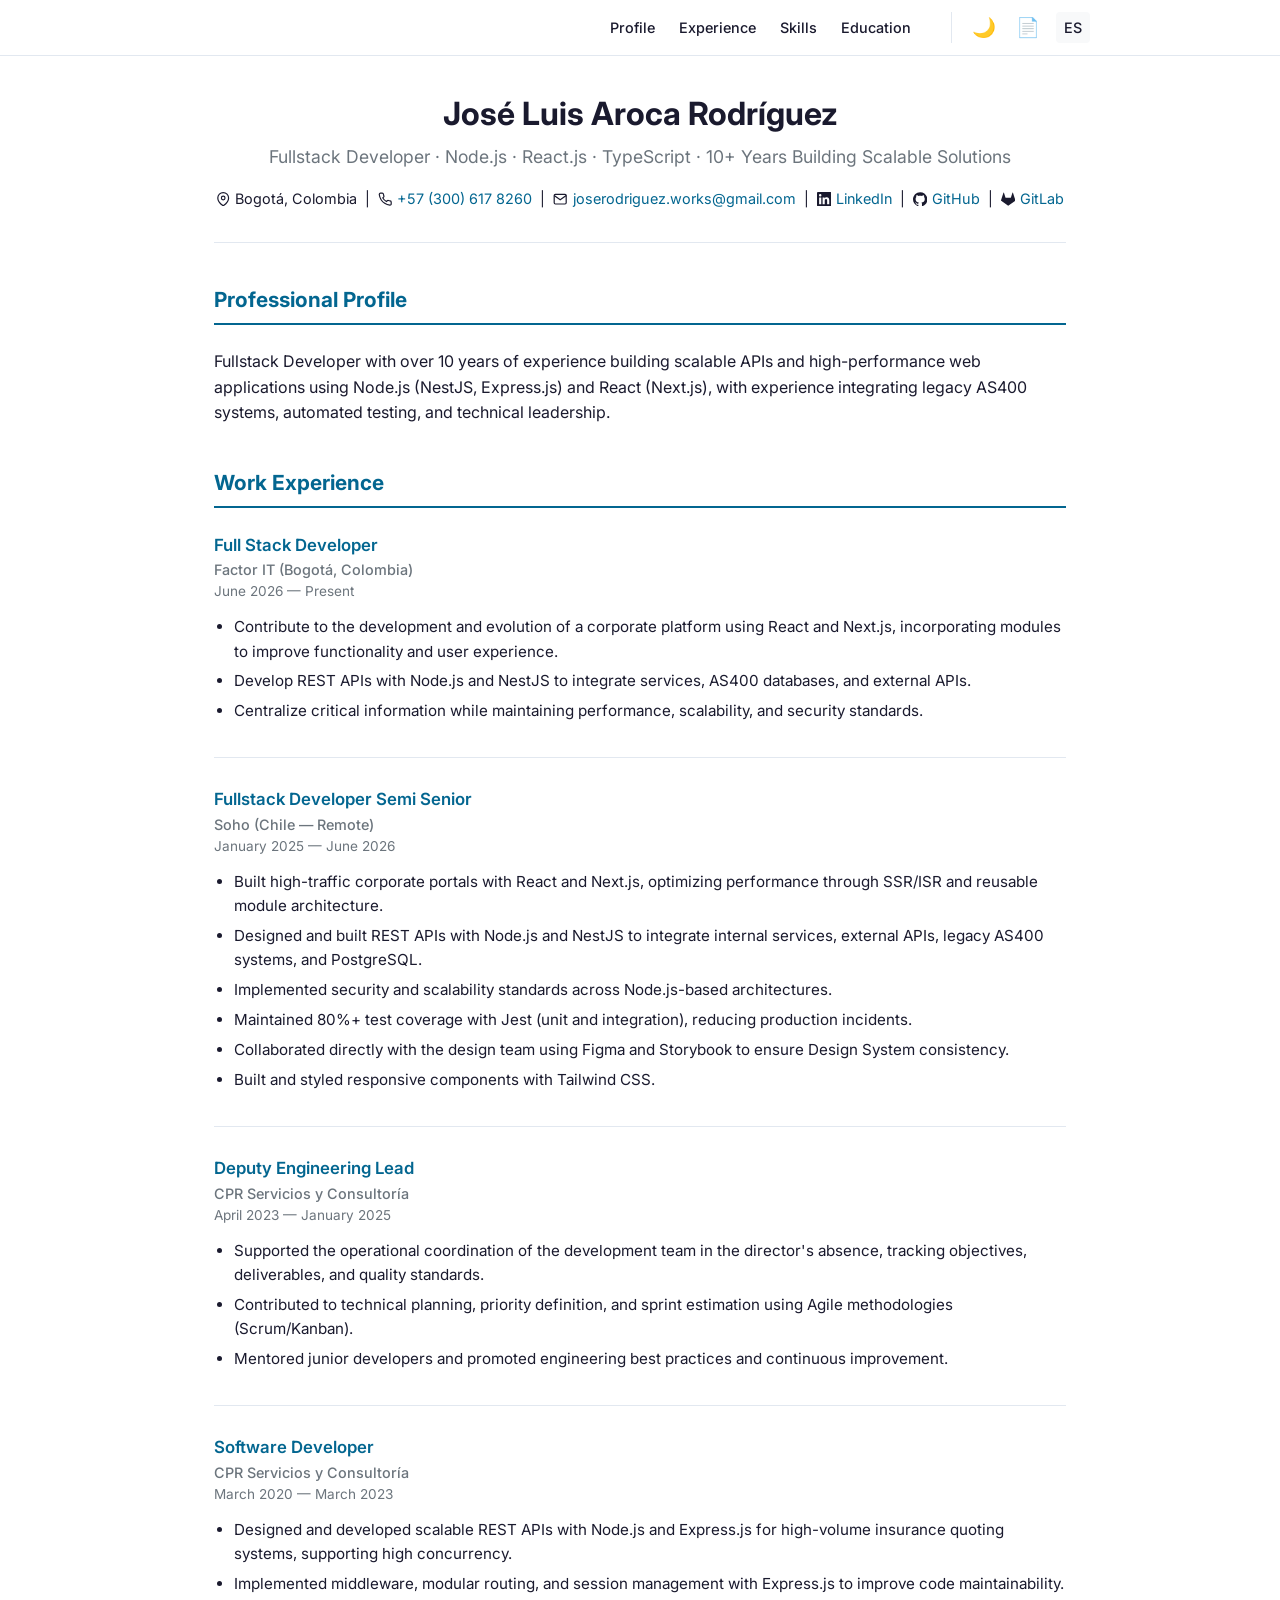
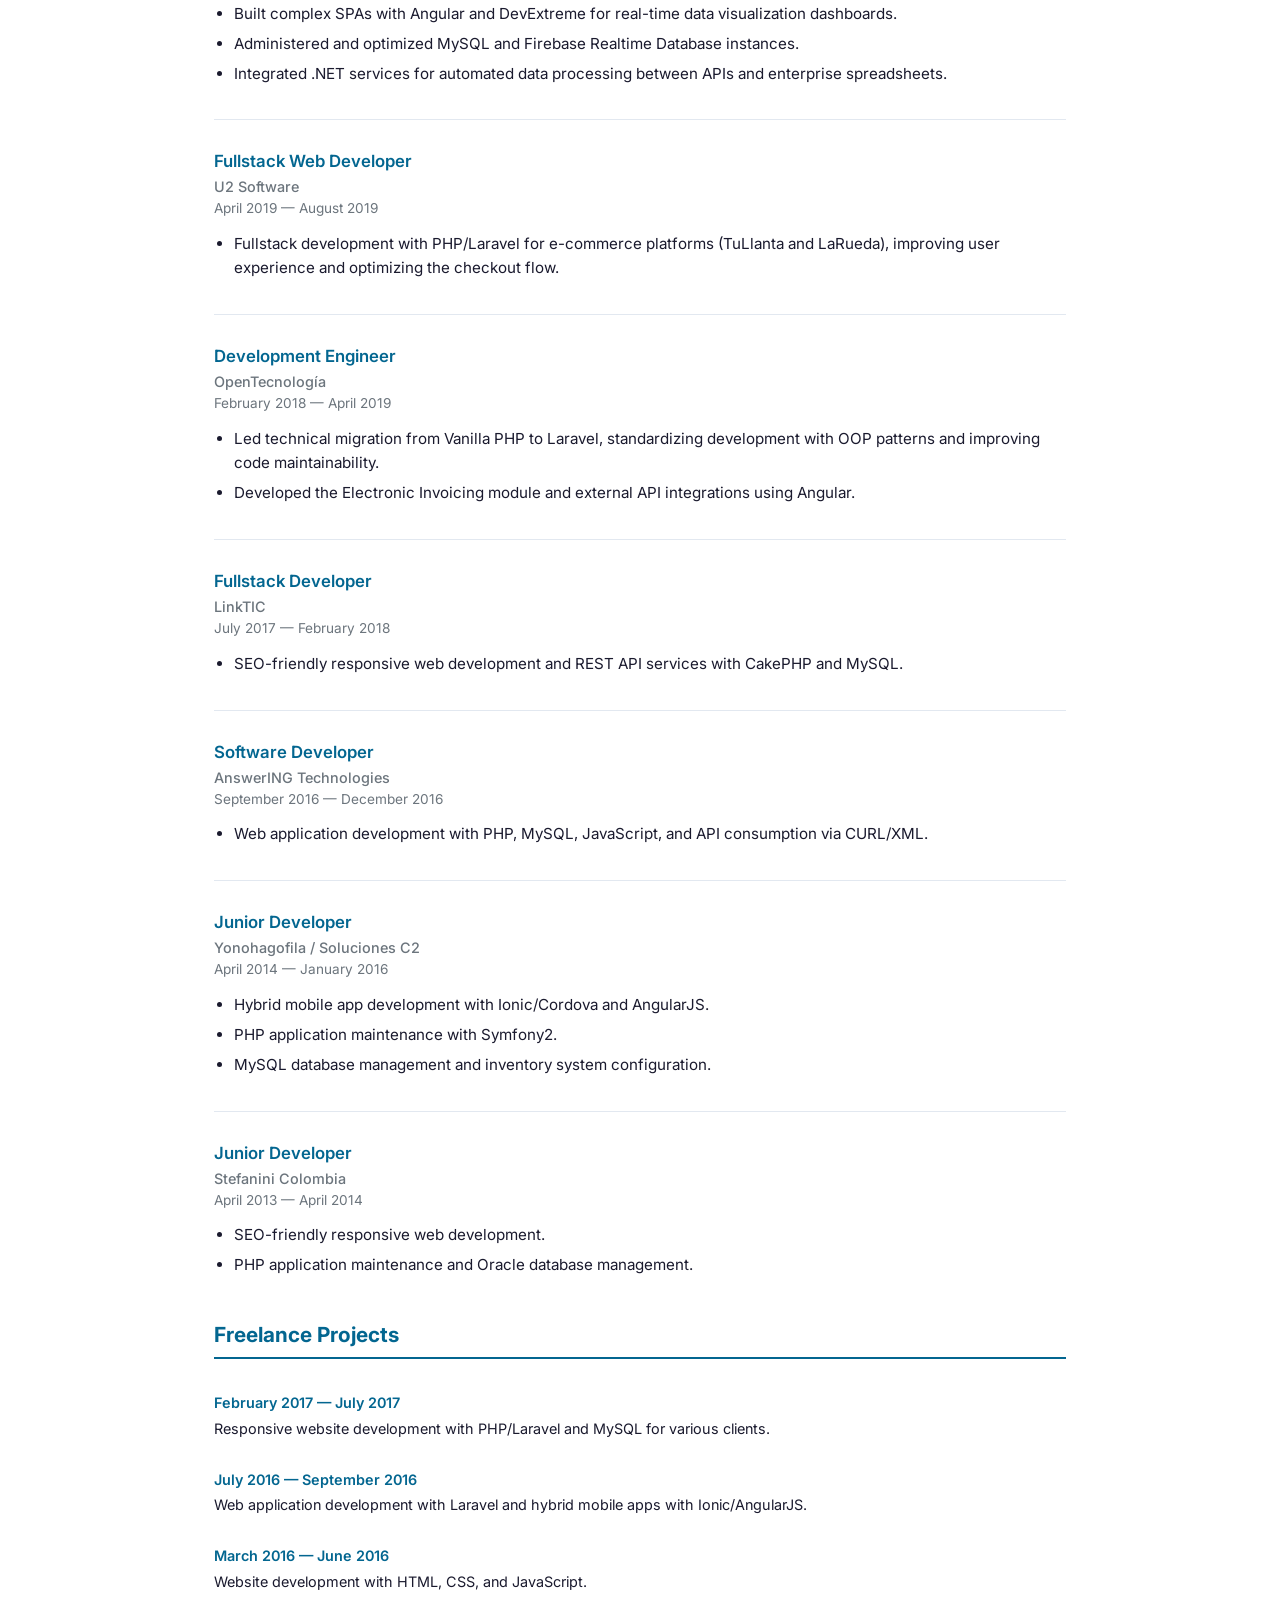
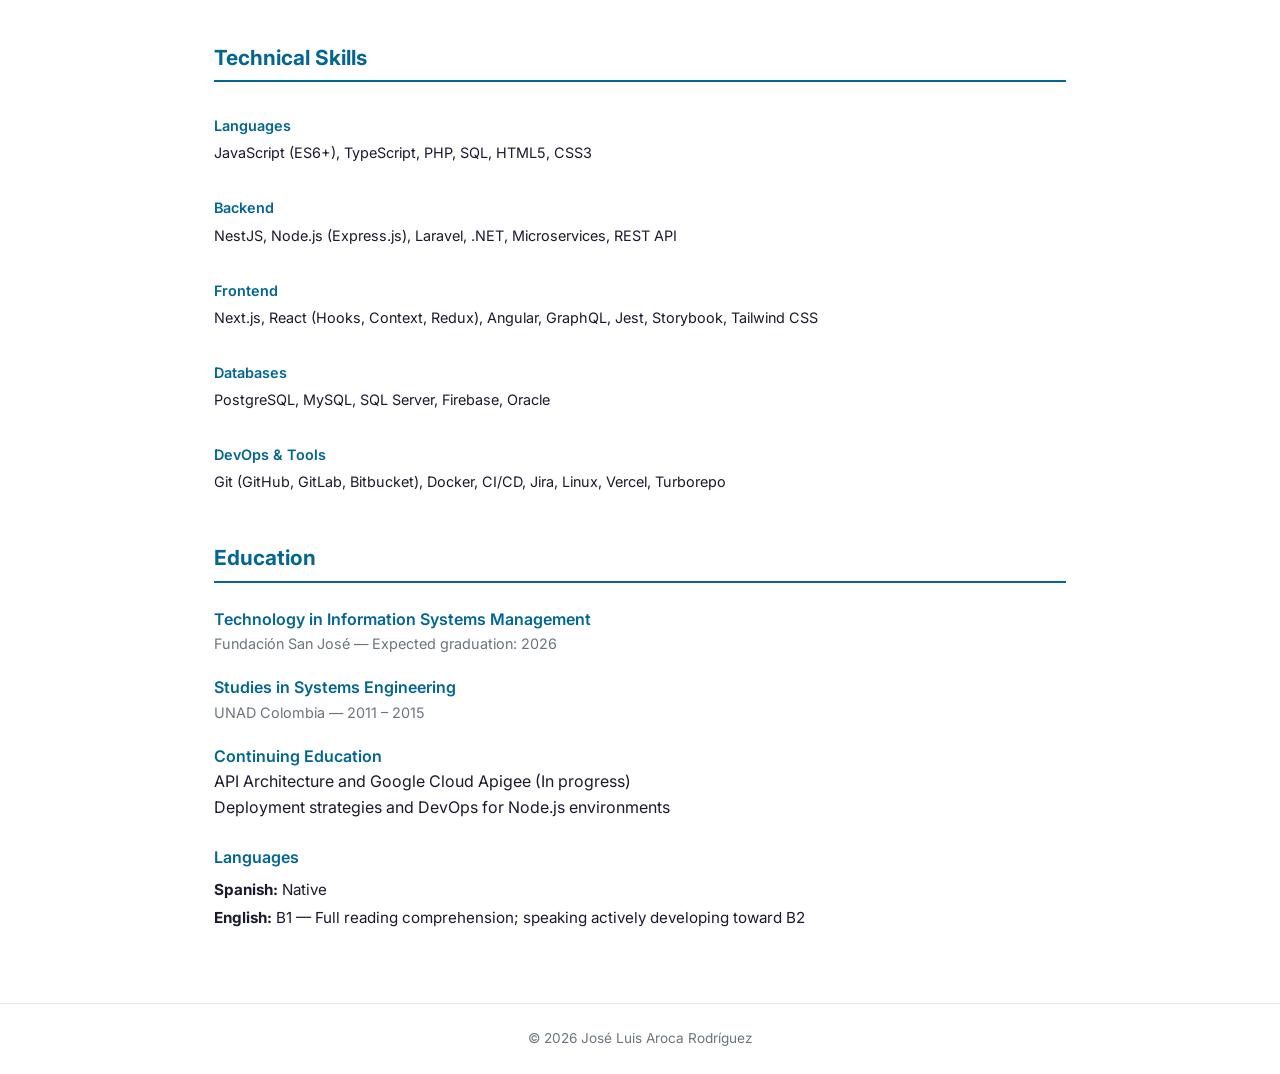
==== commit 2fbad4cd: "fix: Cambio título final" ====
--- a/en.html
+++ b/en.html
@@ -3,10 +3,10 @@
   <head>
     <meta charset="UTF-8" />
     <meta name="viewport" content="width=device-width, initial-scale=1.0" />
-    <title>José Luis Aroca Rodríguez — Fullstack Developer</title>
+    <title>José Luis Aroca Rodríguez — Fullstack Developer · Node.js · React.js · TypeScript</title>
     <meta
       name="description"
-      content="Fullstack Developer specializing in NestJS, Next.js, and TypeScript. 10+ years of experience building scalable web solutions."
+      content="Fullstack Developer specializing in Node.js, React.js, and TypeScript. 10+ years of experience building scalable web solutions."
     />
     <meta name="author" content="José Luis Aroca Rodríguez" />
 
@@ -15,11 +15,11 @@
     <meta property="og:url" content="https://joseluisaroca.github.io/en.html" />
     <meta
       property="og:title"
-      content="José Luis Aroca Rodríguez — Fullstack Developer"
+      content="José Luis Aroca Rodríguez — Fullstack Developer · Node.js · React.js · TypeScript"
     />
     <meta
       property="og:description"
-      content="Fullstack Developer specializing in NestJS, Next.js, and TypeScript."
+      content="Fullstack Developer specializing in Node.js, React.js, and TypeScript. 10+ years of experience building scalable web solutions."
     />
 
     <!-- Fonts -->
@@ -74,7 +74,8 @@
       <header class="cv-header">
         <h1>José Luis Aroca Rodríguez</h1>
         <p class="subtitle">
-          Fullstack Developer | NestJS · Next.js · TypeScript
+          Fullstack Developer · Node.js · React.js · TypeScript · 10+ Years
+          Building Scalable Solutions
         </p>
         <ul class="contact-list">
           <li>
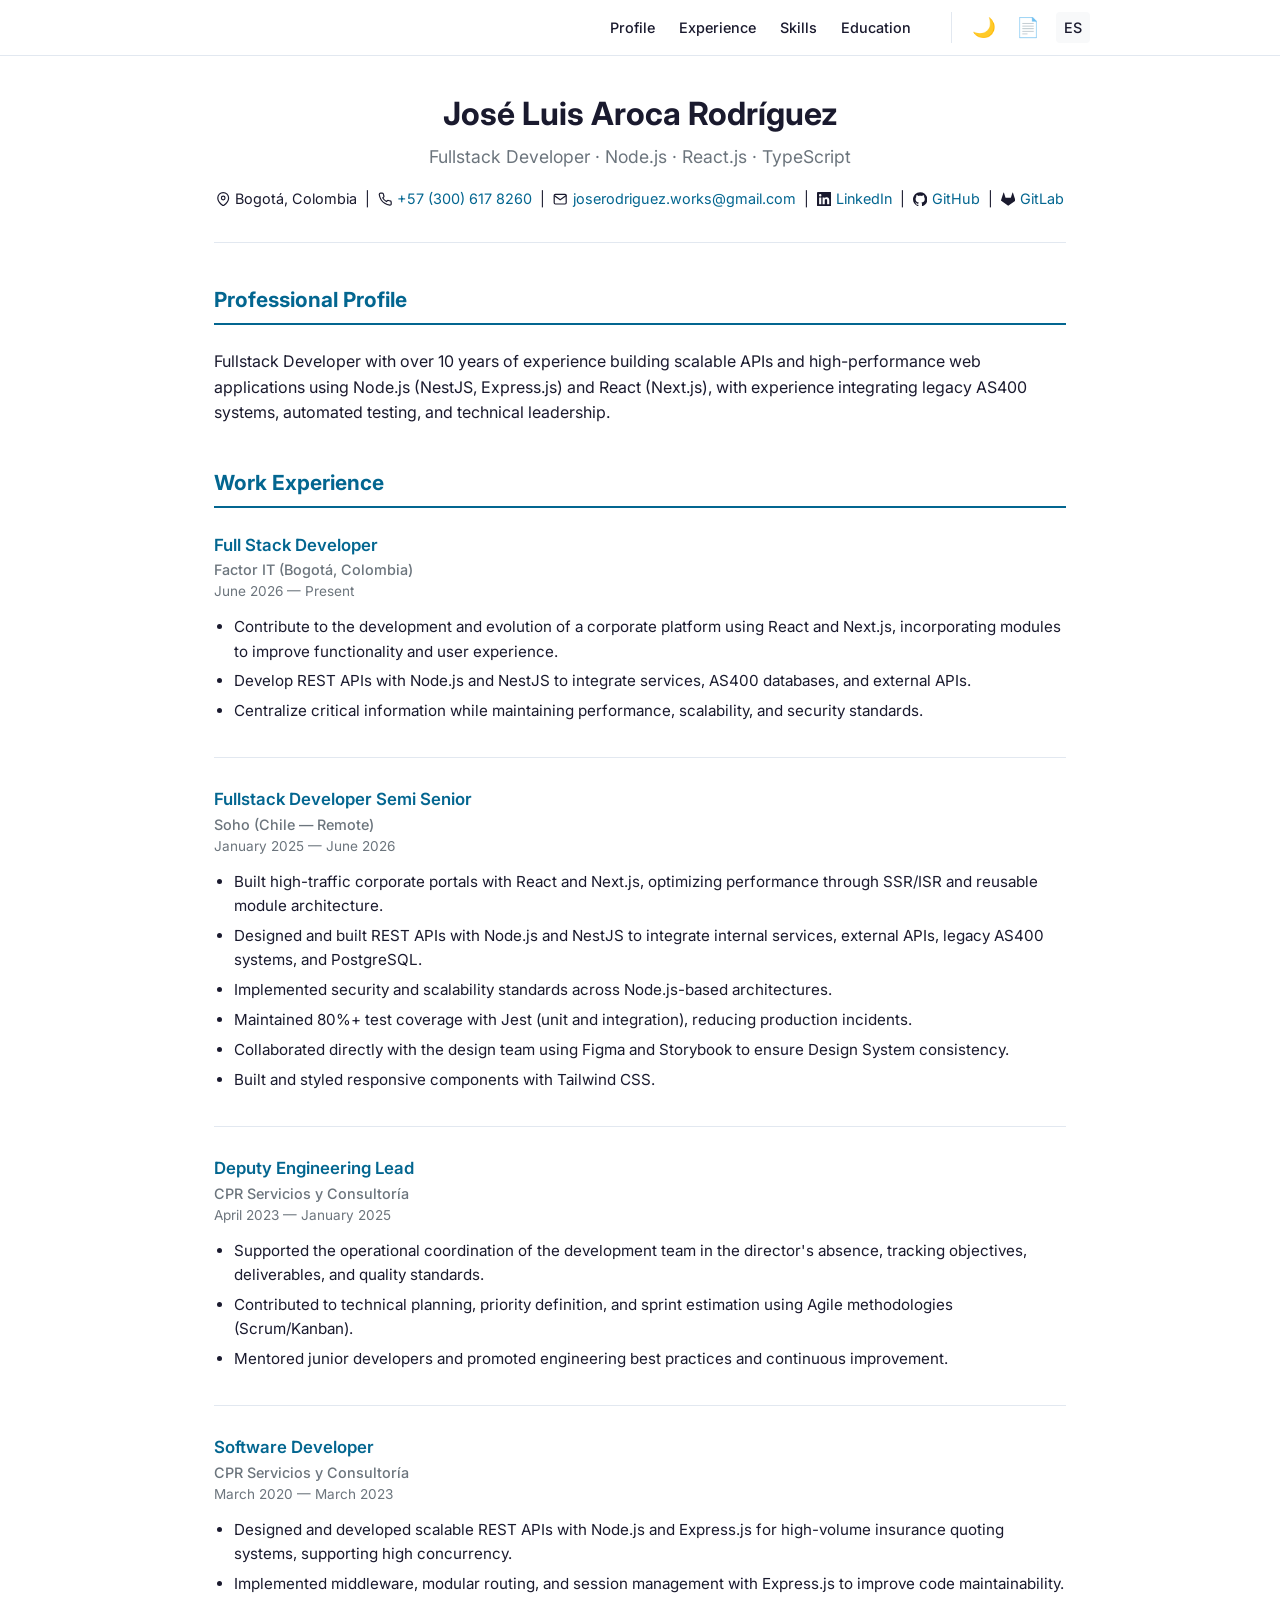
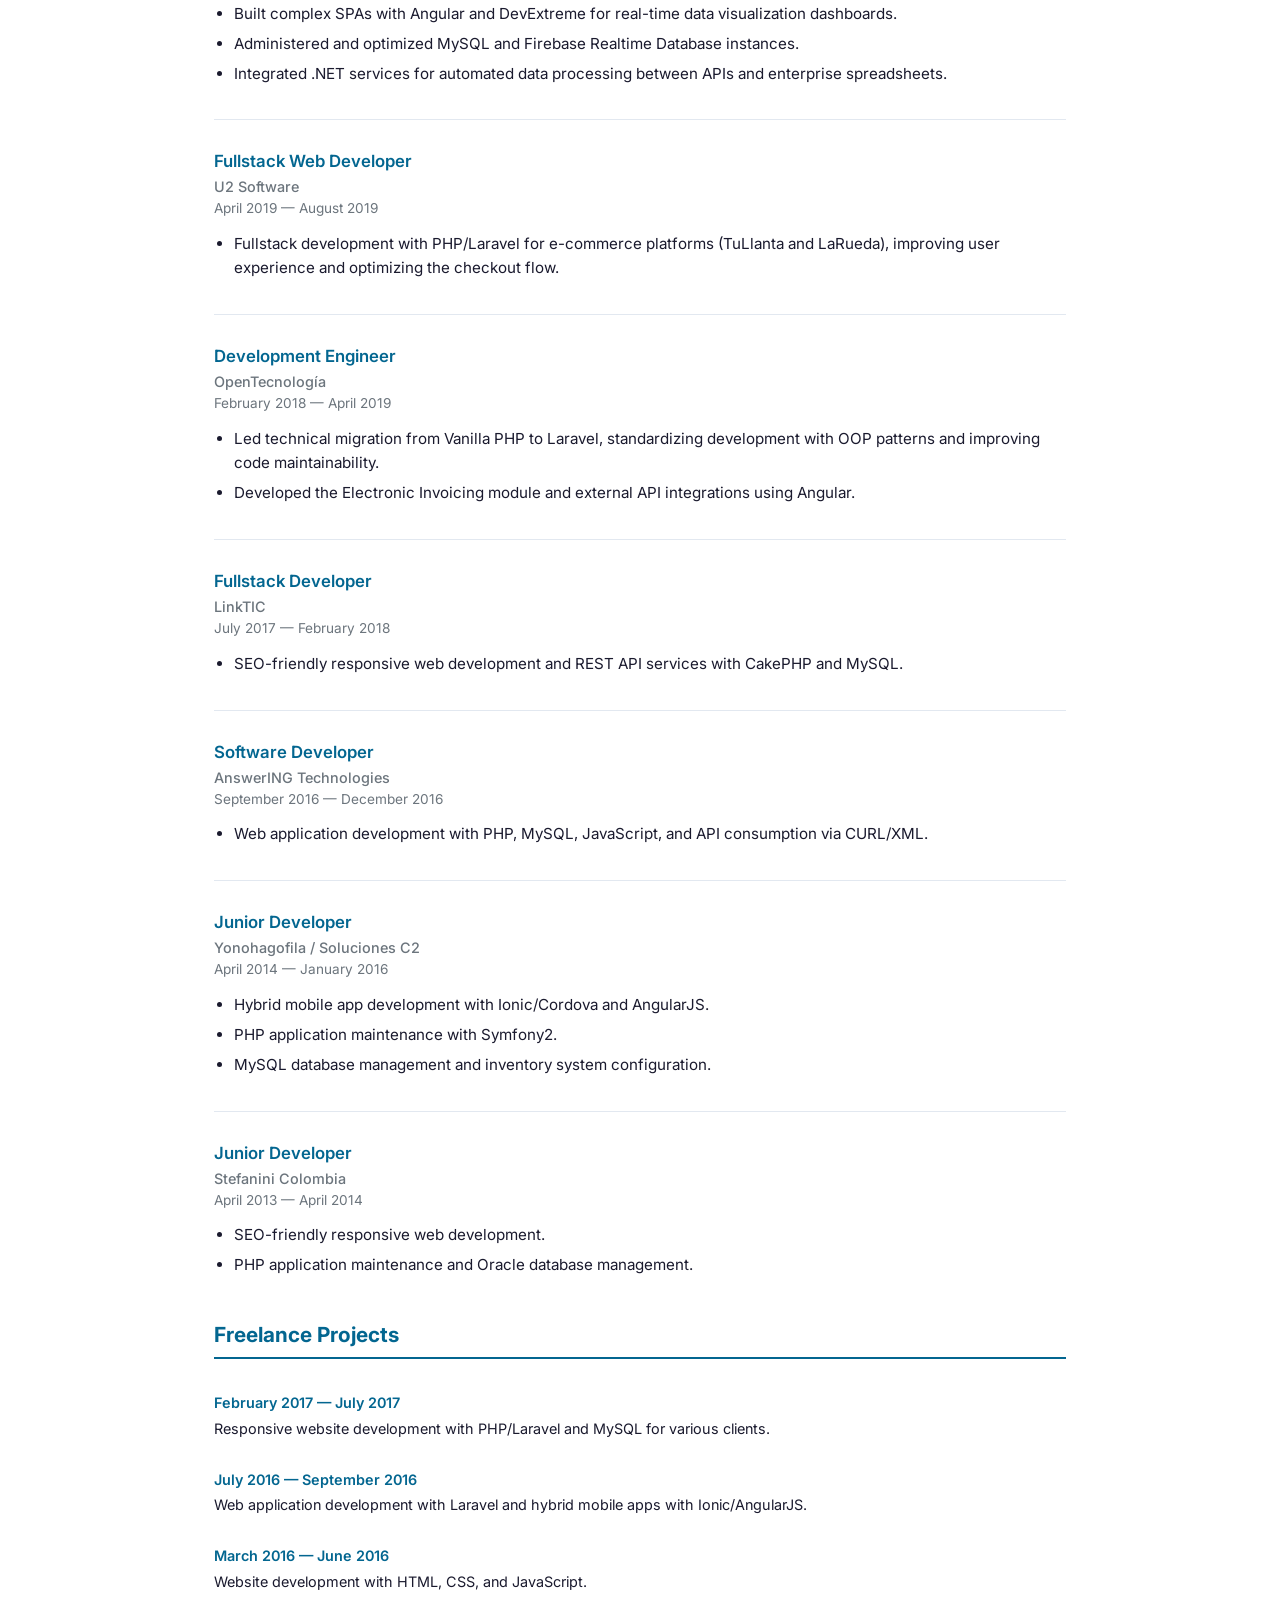
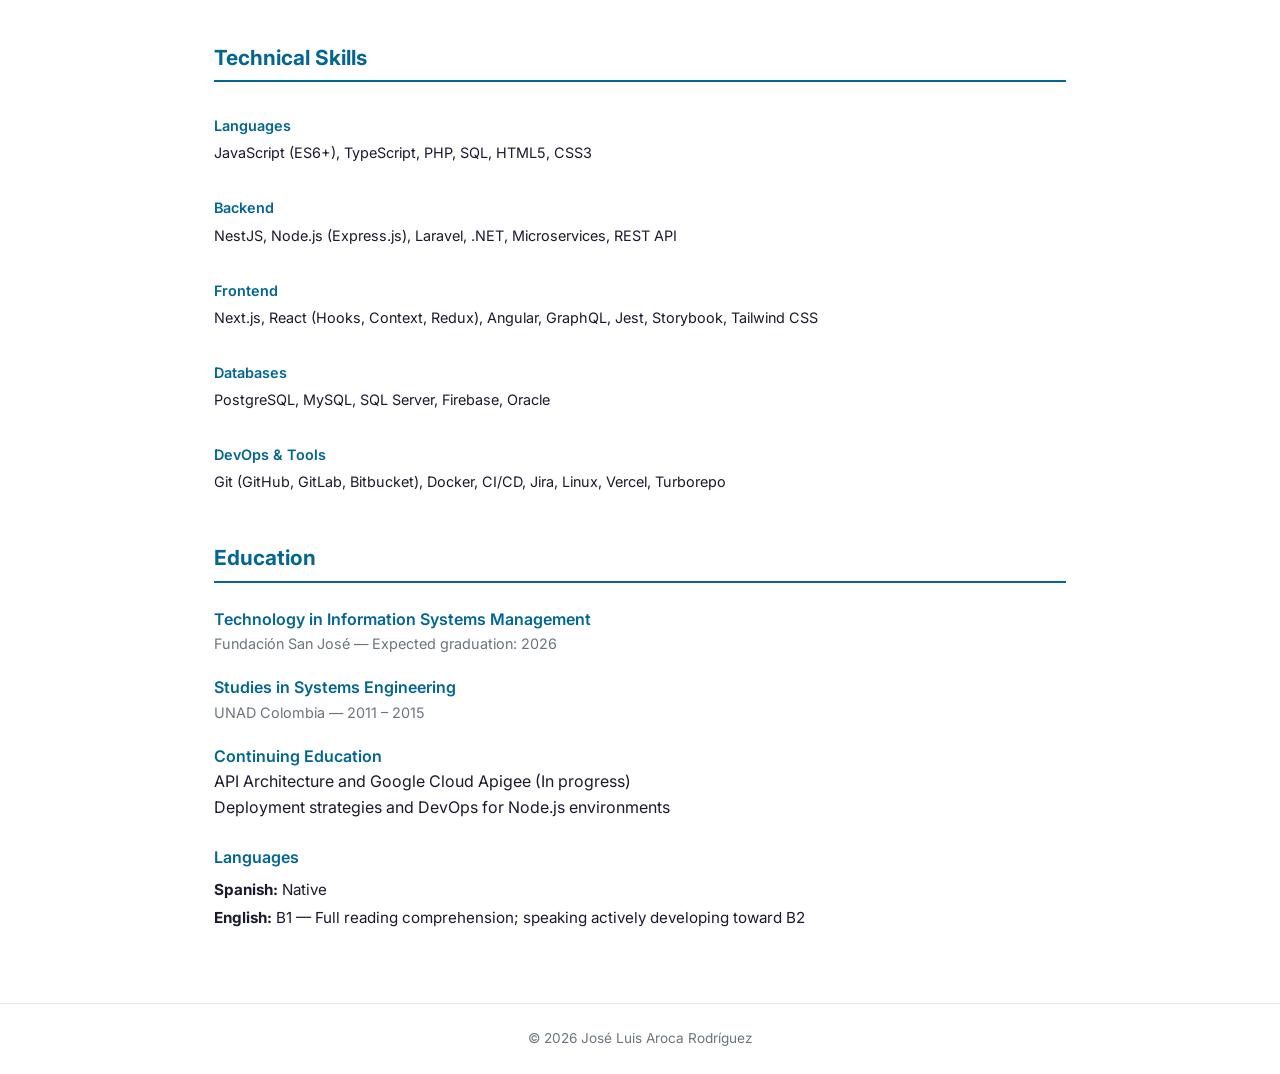
==== commit eb34022a: "fix: Último cambio" ====
--- a/en.html
+++ b/en.html
@@ -3,7 +3,10 @@
   <head>
     <meta charset="UTF-8" />
     <meta name="viewport" content="width=device-width, initial-scale=1.0" />
-    <title>José Luis Aroca Rodríguez — Fullstack Developer · Node.js · React.js · TypeScript</title>
+    <title>
+      José Luis Aroca Rodríguez — Fullstack Developer · Node.js · React.js ·
+      TypeScript
+    </title>
     <meta
       name="description"
       content="Fullstack Developer specializing in Node.js, React.js, and TypeScript. 10+ years of experience building scalable web solutions."
@@ -74,8 +77,7 @@
       <header class="cv-header">
         <h1>José Luis Aroca Rodríguez</h1>
         <p class="subtitle">
-          Fullstack Developer · Node.js · React.js · TypeScript · 10+ Years
-          Building Scalable Solutions
+          Fullstack Developer · Node.js · React.js · TypeScript
         </p>
         <ul class="contact-list">
           <li>
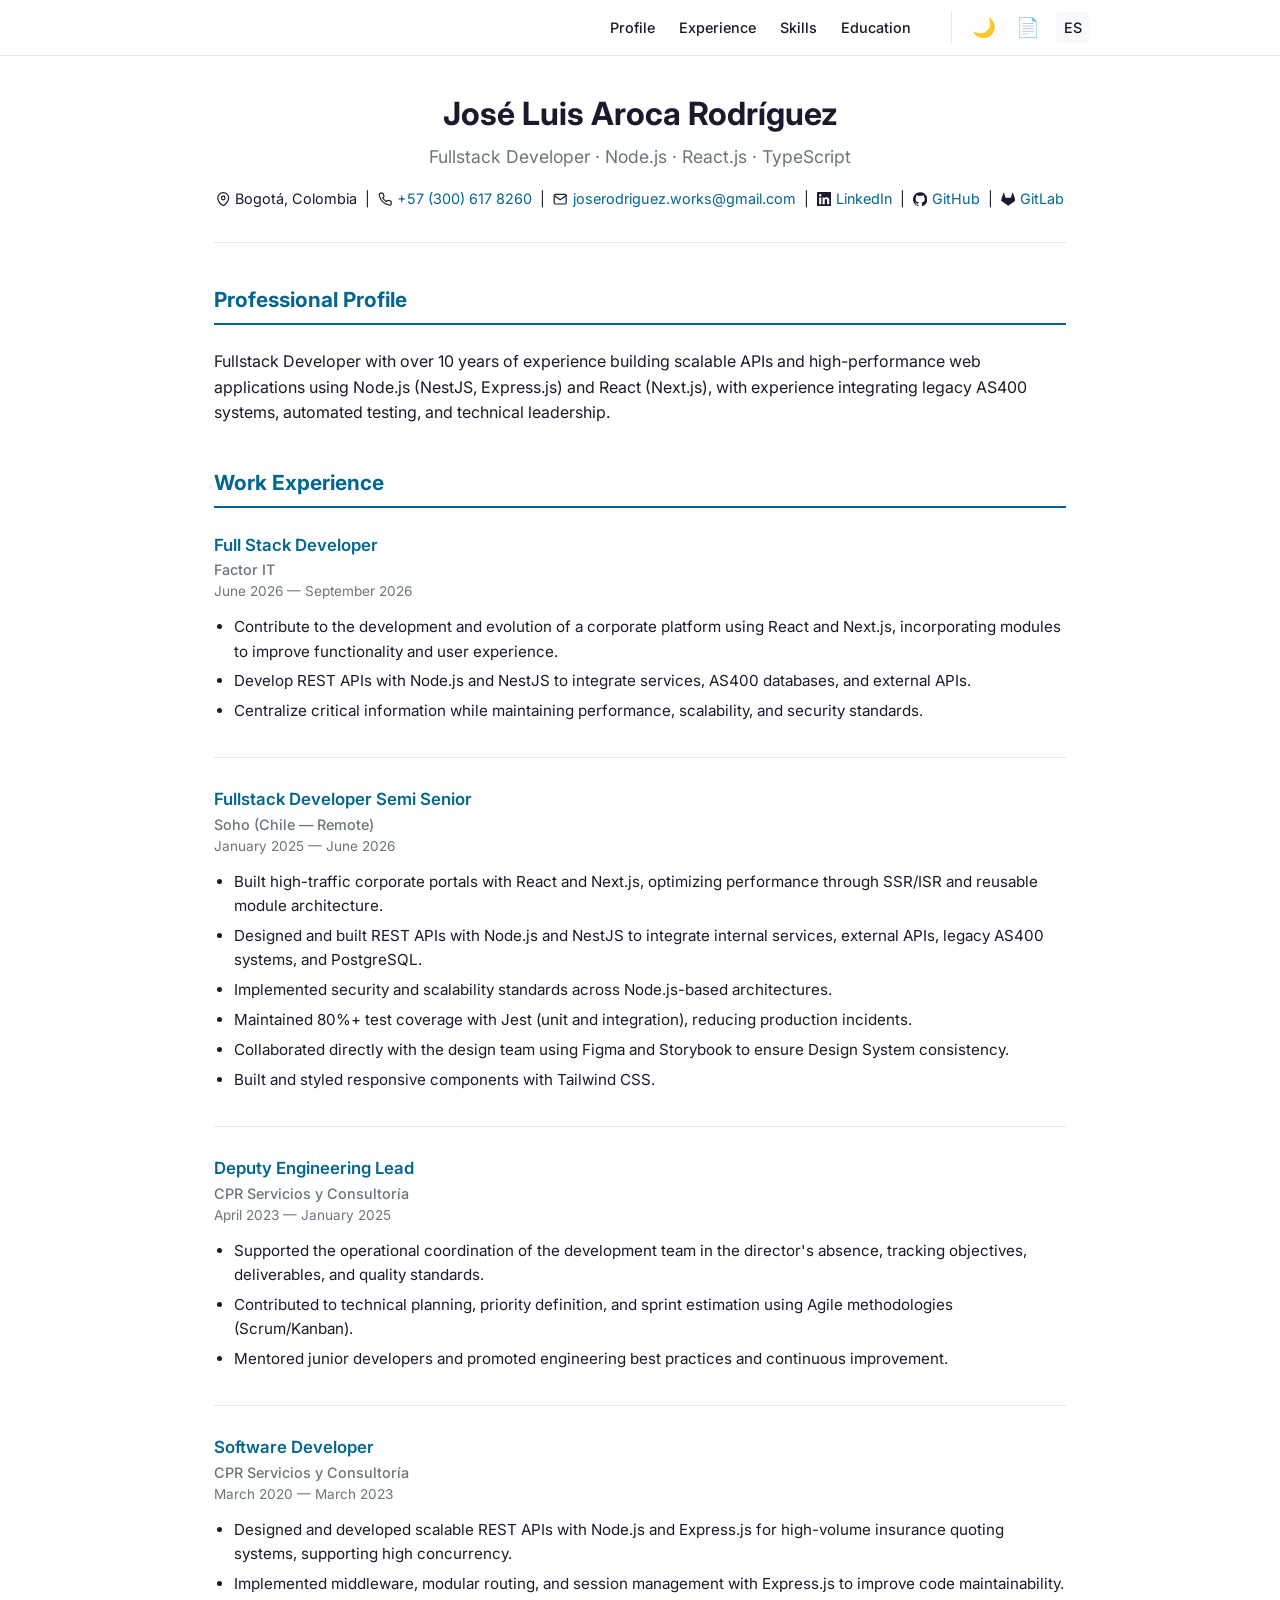
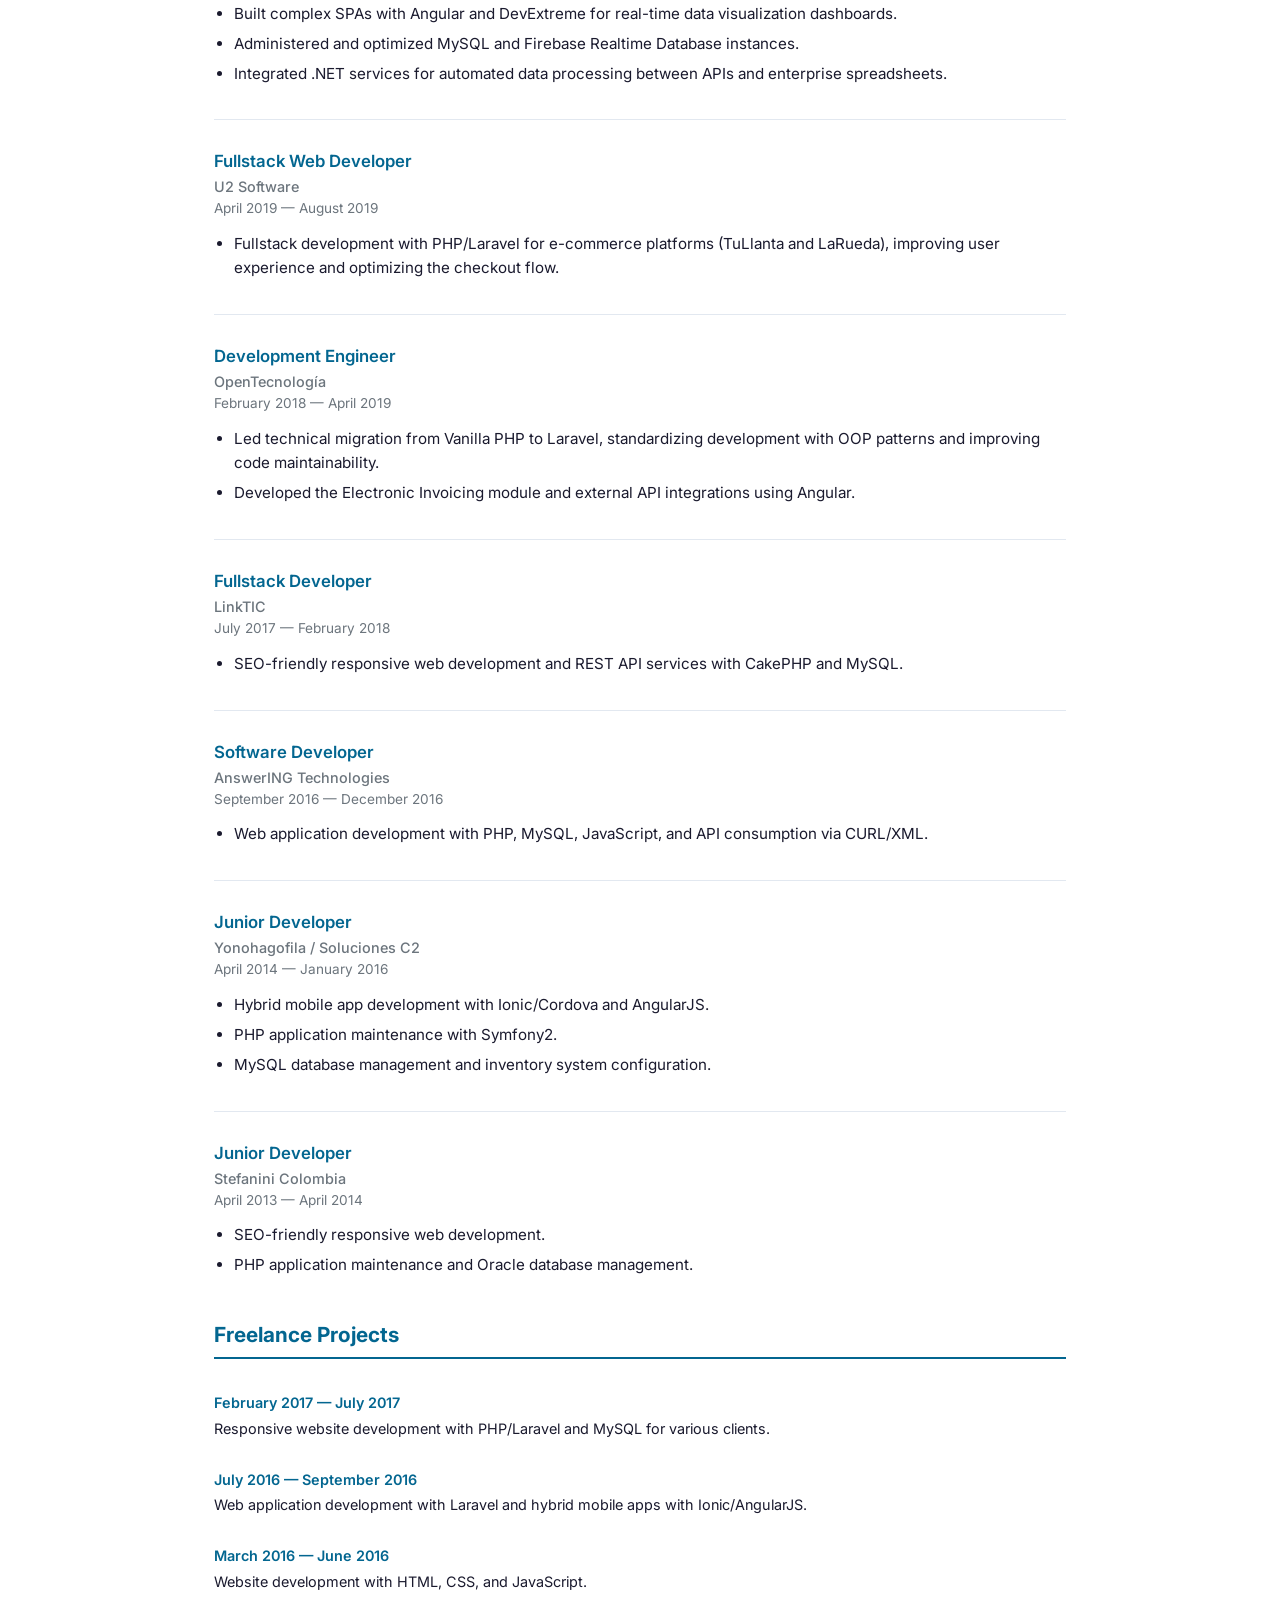
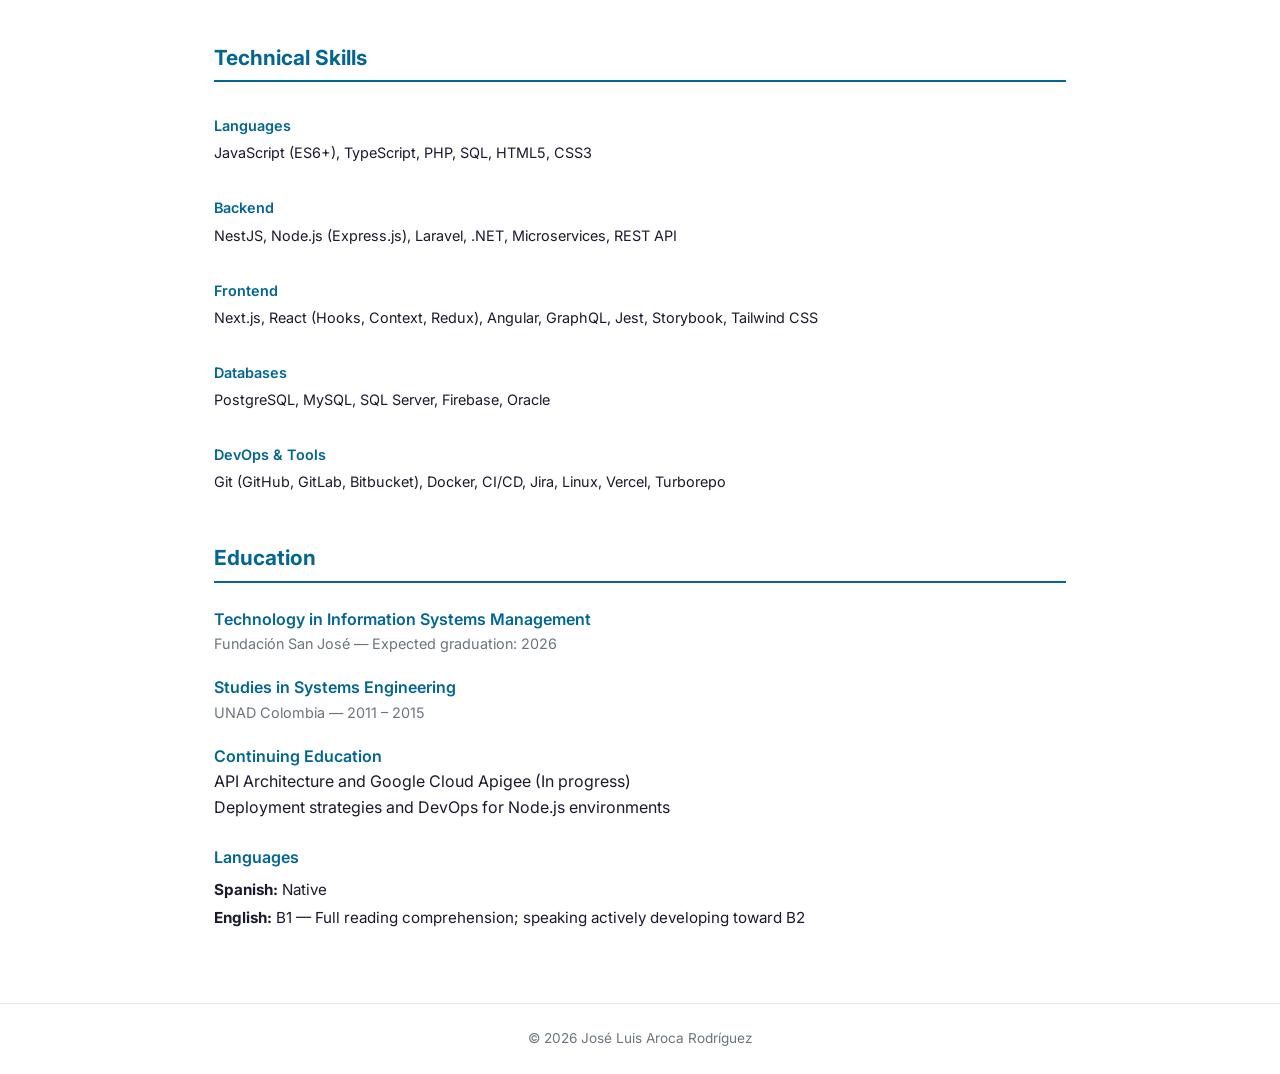
==== commit 7d694f44: "Fix: Se agregan las hojas de vida en PDF" ====
--- a/en.html
+++ b/en.html
@@ -189,8 +189,8 @@
         <article class="job">
           <div class="job-header">
             <h3>Full Stack Developer</h3>
-            <span class="job-company">Factor IT (Bogotá, Colombia)</span>
-            <span class="job-date">June 2026 — Present</span>
+            <span class="job-company">Factor IT</span>
+            <span class="job-date">June 2026 — September 2026</span>
           </div>
           <ul>
             <li>
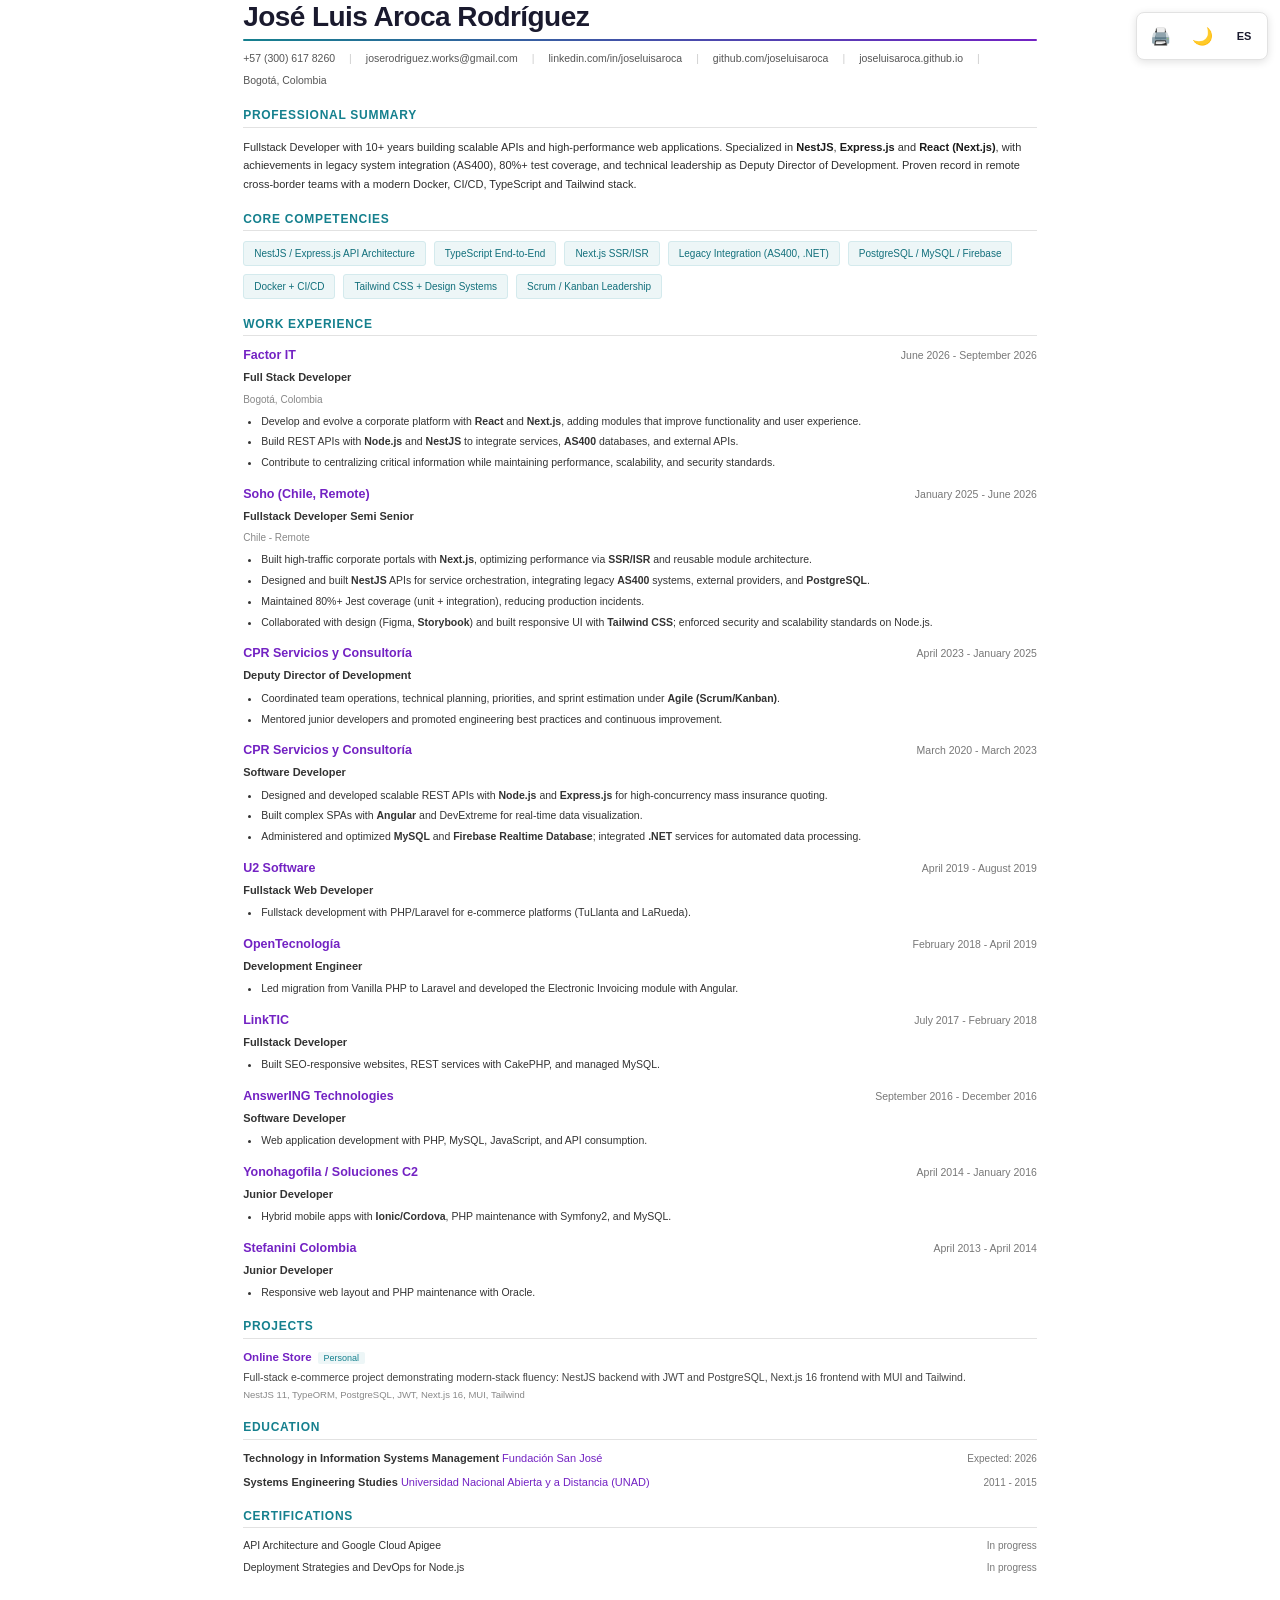
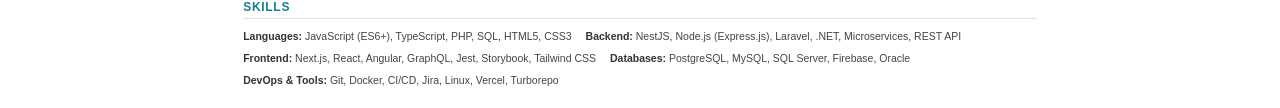
==== commit 3d7ecb63: "feat: alinear index y en con el CV + impresión y modo oscuro - index.html y en.html replican el dise" ====
--- a/en.html
+++ b/en.html
@@ -1,492 +1,957 @@
-<!doctype html>
-<html lang="en">
-  <head>
-    <meta charset="UTF-8" />
-    <meta name="viewport" content="width=device-width, initial-scale=1.0" />
-    <title>
-      José Luis Aroca Rodríguez — Fullstack Developer · Node.js · React.js ·
-      TypeScript
-    </title>
-    <meta
-      name="description"
-      content="Fullstack Developer specializing in Node.js, React.js, and TypeScript. 10+ years of experience building scalable web solutions."
-    />
-    <meta name="author" content="José Luis Aroca Rodríguez" />
-
-    <!-- Open Graph -->
-    <meta property="og:type" content="website" />
-    <meta property="og:url" content="https://joseluisaroca.github.io/en.html" />
-    <meta
-      property="og:title"
-      content="José Luis Aroca Rodríguez — Fullstack Developer · Node.js · React.js · TypeScript"
-    />
-    <meta
-      property="og:description"
-      content="Fullstack Developer specializing in Node.js, React.js, and TypeScript. 10+ years of experience building scalable web solutions."
-    />
-
-    <!-- Fonts -->
-    <link rel="preconnect" href="https://fonts.googleapis.com" />
-    <link rel="preconnect" href="https://fonts.gstatic.com" crossorigin />
-    <link
-      href="https://fonts.googleapis.com/css2?family=Inter:wght@400;500;600;700&display=swap"
-      rel="stylesheet"
-    />
-
-    <link rel="icon" type="image/png" href="assets/img/joseleoso.png" />
-    <link rel="stylesheet" href="assets/css/style.css" />
-  </head>
-  <body>
-    <nav class="navbar noprint" aria-label="Main menu">
-      <div class="nav-container">
-        <button
-          class="menu-toggle"
-          aria-label="Open menu"
-          aria-expanded="false"
-        >
-          <span></span><span></span><span></span>
-        </button>
-        <ul class="nav-menu">
-          <li><a href="#profile">Profile</a></li>
-          <li><a href="#experience">Experience</a></li>
-          <li><a href="#skills">Skills</a></li>
-          <li><a href="#education">Education</a></li>
-          <li class="nav-controls">
-            <button
-              id="theme-toggle"
-              aria-label="Toggle theme"
-              title="Toggle theme"
-            >
-              🌙
-            </button>
-            <button
-              id="pdf-download"
-              aria-label="Download PDF"
-              title="Download as PDF"
-            >
-              📄
-            </button>
-            <a href="index.html" class="lang-switch" title="Español">ES</a>
-          </li>
-        </ul>
-      </div>
-    </nav>
-
-    <main class="container">
-      <!-- HEADER -->
-      <header class="cv-header">
-        <h1>José Luis Aroca Rodríguez</h1>
-        <p class="subtitle">
-          Fullstack Developer · Node.js · React.js · TypeScript
-        </p>
-        <ul class="contact-list">
-          <li>
-            <svg
-              class="icon"
-              viewBox="0 0 24 24"
-              fill="none"
-              stroke="currentColor"
-              stroke-width="2"
-            >
-              <path d="M21 10c0 7-9 13-9 13s-9-6-9-13a9 9 0 0118 0z" />
-              <circle cx="12" cy="10" r="3" />
-            </svg>
-            Bogotá, Colombia
-          </li>
-          <li>|</li>
-          <li>
-            <svg
-              class="icon"
-              viewBox="0 0 24 24"
-              fill="none"
-              stroke="currentColor"
-              stroke-width="2"
-            >
-              <path
-                d="M22 16.92v3a2 2 0 01-2.18 2 19.79 19.79 0 01-8.63-3.07 19.5 19.5 0 01-6-6 19.79 19.79 0 01-3.07-8.67A2 2 0 014.11 2h3a2 2 0 012 1.72c.127.96.361 1.903.7 2.81a2 2 0 01-.45 2.11L8.09 9.91a16 16 0 006 6l1.27-1.27a2 2 0 012.11-.45c.907.339 1.85.573 2.81.7A2 2 0 0122 16.92z"
-              />
-            </svg>
-            <a href="tel:+573006178260">+57 (300) 617 8260</a>
-          </li>
-          <li>|</li>
-          <li>
-            <svg
-              class="icon"
-              viewBox="0 0 24 24"
-              fill="none"
-              stroke="currentColor"
-              stroke-width="2"
-            >
-              <path
-                d="M4 4h16c1.1 0 2 .9 2 2v12c0 1.1-.9 2-2 2H4c-1.1 0-2-.9-2-2V6c0-1.1.9-2 2-2z"
-              />
-              <polyline points="22,6 12,13 2,6" />
-            </svg>
-            <a href="mailto:joserodriguez.works@gmail.com"
-              >joserodriguez.works@gmail.com</a
-            >
-          </li>
-          <li>|</li>
-          <li>
-            <svg class="icon" viewBox="0 0 24 24" fill="currentColor">
-              <path
-                d="M20.447 20.452h-3.554v-5.569c0-1.328-.027-3.037-1.852-3.037-1.853 0-2.136 1.445-2.136 2.939v5.667H9.351V9h3.414v1.561h.046c.477-.9 1.637-1.85 3.37-1.85 3.601 0 4.267 2.37 4.267 5.455v6.286zM5.337 7.433a2.062 2.062 0 01-2.063-2.065 2.064 2.064 0 112.063 2.065zm1.782 13.019H3.555V9h3.564v11.452zM22.225 0H1.771C.792 0 0 .774 0 1.729v20.542C0 23.227.792 24 1.771 24h20.451C23.2 24 24 23.227 24 22.271V1.729C24 .774 23.2 0 22.222 0h.003z"
-              />
-            </svg>
-            <a
-              href="https://www.linkedin.com/in/joseluisaroca/"
-              target="_blank"
-              rel="noopener"
-              >LinkedIn</a
-            >
-          </li>
-          <li>|</li>
-          <li>
-            <svg class="icon" viewBox="0 0 24 24" fill="currentColor">
-              <path
-                d="M12 .297c-6.63 0-12 5.373-12 12 0 5.303 3.438 9.8 8.205 11.385.6.113.82-.258.82-.577 0-.285-.01-1.04-.015-2.04-3.338.724-4.042-1.61-4.042-1.61C4.422 18.07 3.633 17.7 3.633 17.7c-1.087-.744.084-.729.084-.729 1.205.084 1.838 1.236 1.838 1.236 1.07 1.835 2.809 1.305 3.495.998.108-.776.417-1.305.76-1.605-2.665-.3-5.466-1.332-5.466-5.93 0-1.31.465-2.38 1.235-3.22-.135-.303-.54-1.523.105-3.176 0 0 1.005-.322 3.3 1.23.96-.267 1.98-.399 3-.405 1.02.006 2.04.138 3 .405 2.28-1.552 3.285-1.23 3.285-1.23.645 1.653.24 2.873.12 3.176.765.84 1.23 1.91 1.23 3.22 0 4.61-2.805 5.625-5.475 5.92.42.36.81 1.096.81 2.22 0 1.606-.015 2.896-.015 3.286 0 .315.21.69.825.57C20.565 22.092 24 17.592 24 12.297c0-6.627-5.373-12-12-12"
-              />
-            </svg>
-            <a
-              href="https://github.com/joseluisaroca"
-              target="_blank"
-              rel="noopener"
-              >GitHub</a
-            >
-          </li>
-          <li>|</li>
-          <li>
-            <svg class="icon" viewBox="0 0 24 24" fill="currentColor">
-              <path
-                d="M23.955 13.587l-1.342-4.135-2.664-8.189a.455.455 0 00-.867 0L16.418 9.45H7.582L4.918 1.263a.455.455 0 00-.867 0L1.387 9.452.045 13.587a.924.924 0 00.331 1.023L12 23.054l11.624-8.443a.92.92 0 00.331-1.024"
-              />
-            </svg>
-            <a
-              href="https://gitlab.com/joseluisaroca"
-              target="_blank"
-              rel="noopener"
-              >GitLab</a
-            >
-          </li>
-        </ul>
-      </header>
-
-      <!-- PROFILE -->
-      <section id="profile" aria-labelledby="profile-title">
-        <h2 id="profile-title">Professional Profile</h2>
-        <p>
-          Fullstack Developer with over 10 years of experience building scalable
-          APIs and high-performance web applications using Node.js (NestJS,
-          Express.js) and React (Next.js), with experience integrating legacy
-          AS400 systems, automated testing, and technical leadership.
-        </p>
-      </section>
-
-      <!-- EXPERIENCE -->
-      <section id="experience" aria-labelledby="experience-title">
-        <h2 id="experience-title">Work Experience</h2>
-
-        <article class="job">
-          <div class="job-header">
-            <h3>Full Stack Developer</h3>
-            <span class="job-company">Factor IT</span>
-            <span class="job-date">June 2026 — September 2026</span>
-          </div>
-          <ul>
-            <li>
-              Contribute to the development and evolution of a corporate
-              platform using React and Next.js, incorporating modules to improve
-              functionality and user experience.
-            </li>
-            <li>
-              Develop REST APIs with Node.js and NestJS to integrate services,
-              AS400 databases, and external APIs.
-            </li>
-            <li>
-              Centralize critical information while maintaining performance,
-              scalability, and security standards.
-            </li>
-          </ul>
-        </article>
-
-        <article class="job">
-          <div class="job-header">
-            <h3>Fullstack Developer Semi Senior</h3>
-            <span class="job-company">Soho (Chile — Remote)</span>
-            <span class="job-date">January 2025 — June 2026</span>
-          </div>
-          <ul>
-            <li>
-              Built high-traffic corporate portals with React and Next.js,
-              optimizing performance through SSR/ISR and reusable module
-              architecture.
-            </li>
-            <li>
-              Designed and built REST APIs with Node.js and NestJS to integrate
-              internal services, external APIs, legacy AS400 systems, and
-              PostgreSQL.
-            </li>
-            <li>
-              Implemented security and scalability standards across
-              Node.js-based architectures.
-            </li>
-            <li>
-              Maintained 80%+ test coverage with Jest (unit and integration),
-              reducing production incidents.
-            </li>
-            <li>
-              Collaborated directly with the design team using Figma and
-              Storybook to ensure Design System consistency.
-            </li>
-            <li>Built and styled responsive components with Tailwind CSS.</li>
-          </ul>
-        </article>
-
-        <article class="job">
-          <div class="job-header">
-            <h3>Deputy Engineering Lead</h3>
-            <span class="job-company">CPR Servicios y Consultoría</span>
-            <span class="job-date">April 2023 — January 2025</span>
-          </div>
-          <ul>
-            <li>
-              Supported the operational coordination of the development team in
-              the director's absence, tracking objectives, deliverables, and
-              quality standards.
-            </li>
-            <li>
-              Contributed to technical planning, priority definition, and sprint
-              estimation using Agile methodologies (Scrum/Kanban).
-            </li>
-            <li>
-              Mentored junior developers and promoted engineering best practices
-              and continuous improvement.
-            </li>
-          </ul>
-        </article>
-
-        <article class="job">
-          <div class="job-header">
-            <h3>Software Developer</h3>
-            <span class="job-company">CPR Servicios y Consultoría</span>
-            <span class="job-date">March 2020 — March 2023</span>
-          </div>
-          <ul>
-            <li>
-              Designed and developed scalable REST APIs with Node.js and
-              Express.js for high-volume insurance quoting systems, supporting
-              high concurrency.
-            </li>
-            <li>
-              Implemented middleware, modular routing, and session management
-              with Express.js to improve code maintainability.
-            </li>
-            <li>
-              Built complex SPAs with Angular and DevExtreme for real-time data
-              visualization dashboards.
-            </li>
-            <li>
-              Administered and optimized MySQL and Firebase Realtime Database
-              instances.
-            </li>
-            <li>
-              Integrated .NET services for automated data processing between
-              APIs and enterprise spreadsheets.
-            </li>
-          </ul>
-        </article>
-
-        <article class="job">
-          <div class="job-header">
-            <h3>Fullstack Web Developer</h3>
-            <span class="job-company">U2 Software</span>
-            <span class="job-date">April 2019 — August 2019</span>
-          </div>
-          <ul>
-            <li>
-              Fullstack development with PHP/Laravel for e-commerce platforms
-              (TuLlanta and LaRueda), improving user experience and optimizing
-              the checkout flow.
-            </li>
-          </ul>
-        </article>
-
-        <article class="job">
-          <div class="job-header">
-            <h3>Development Engineer</h3>
-            <span class="job-company">OpenTecnología</span>
-            <span class="job-date">February 2018 — April 2019</span>
-          </div>
-          <ul>
-            <li>
-              Led technical migration from Vanilla PHP to Laravel, standardizing
-              development with OOP patterns and improving code maintainability.
-            </li>
-            <li>
-              Developed the Electronic Invoicing module and external API
-              integrations using Angular.
-            </li>
-          </ul>
-        </article>
-
-        <article class="job">
-          <div class="job-header">
-            <h3>Fullstack Developer</h3>
-            <span class="job-company">LinkTIC</span>
-            <span class="job-date">July 2017 — February 2018</span>
-          </div>
-          <ul>
-            <li>
-              SEO-friendly responsive web development and REST API services with
-              CakePHP and MySQL.
-            </li>
-          </ul>
-        </article>
-
-        <article class="job">
-          <div class="job-header">
-            <h3>Software Developer</h3>
-            <span class="job-company">AnswerING Technologies</span>
-            <span class="job-date">September 2016 — December 2016</span>
-          </div>
-          <ul>
-            <li>
-              Web application development with PHP, MySQL, JavaScript, and API
-              consumption via CURL/XML.
-            </li>
-          </ul>
-        </article>
-
-        <article class="job">
-          <div class="job-header">
-            <h3>Junior Developer</h3>
-            <span class="job-company">Yonohagofila / Soluciones C2</span>
-            <span class="job-date">April 2014 — January 2016</span>
-          </div>
-          <ul>
-            <li>
-              Hybrid mobile app development with Ionic/Cordova and AngularJS.
-            </li>
-            <li>PHP application maintenance with Symfony2.</li>
-            <li>
-              MySQL database management and inventory system configuration.
-            </li>
-          </ul>
-        </article>
-
-        <article class="job">
-          <div class="job-header">
-            <h3>Junior Developer</h3>
-            <span class="job-company">Stefanini Colombia</span>
-            <span class="job-date">April 2013 — April 2014</span>
-          </div>
-          <ul>
-            <li>SEO-friendly responsive web development.</li>
-            <li>PHP application maintenance and Oracle database management.</li>
-          </ul>
-        </article>
-      </section>
-
-      <!-- FREELANCE -->
-      <section id="freelance" aria-labelledby="freelance-title" class="noprint">
-        <h2 id="freelance-title">Freelance Projects</h2>
-        <dl class="freelance-grid">
-          <div class="freelance-item">
-            <dt>February 2017 — July 2017</dt>
-            <dd>
-              Responsive website development with PHP/Laravel and MySQL for
-              various clients.
-            </dd>
-          </div>
-          <div class="freelance-item">
-            <dt>July 2016 — September 2016</dt>
-            <dd>
-              Web application development with Laravel and hybrid mobile apps
-              with Ionic/AngularJS.
-            </dd>
-          </div>
-          <div class="freelance-item">
-            <dt>March 2016 — June 2016</dt>
-            <dd>Website development with HTML, CSS, and JavaScript.</dd>
-          </div>
-        </dl>
-      </section>
-
-      <!-- SKILLS -->
-      <section id="skills" aria-labelledby="skills-title">
-        <h2 id="skills-title">Technical Skills</h2>
-        <dl class="skills-grid">
-          <div class="skill-group">
-            <dt>Languages</dt>
-            <dd>JavaScript (ES6+), TypeScript, PHP, SQL, HTML5, CSS3</dd>
-          </div>
-          <div class="skill-group">
-            <dt>Backend</dt>
-            <dd>
-              NestJS, Node.js (Express.js), Laravel, .NET, Microservices, REST
-              API
-            </dd>
-          </div>
-          <div class="skill-group">
-            <dt>Frontend</dt>
-            <dd>
-              Next.js, React (Hooks, Context, Redux), Angular, GraphQL, Jest,
-              Storybook, Tailwind CSS
-            </dd>
-          </div>
-          <div class="skill-group">
-            <dt>Databases</dt>
-            <dd>PostgreSQL, MySQL, SQL Server, Firebase, Oracle</dd>
-          </div>
-          <div class="skill-group">
-            <dt>DevOps & Tools</dt>
-            <dd>
-              Git (GitHub, GitLab, Bitbucket), Docker, CI/CD, Jira, Linux,
-              Vercel, Turborepo
-            </dd>
-          </div>
-        </dl>
-      </section>
-
-      <!-- EDUCATION -->
-      <section id="education" aria-labelledby="education-title">
-        <h2 id="education-title">Education</h2>
-
-        <article class="education-item">
-          <h3>Technology in Information Systems Management</h3>
-          <p class="institution">
-            Fundación San José — Expected graduation: 2026
-          </p>
-        </article>
-
-        <article class="education-item">
-          <h3>Studies in Systems Engineering</h3>
-          <p class="institution">UNAD Colombia — 2011 – 2015</p>
-        </article>
-
-        <article class="education-item">
-          <h3>Continuing Education</h3>
-          <ul>
-            <li>API Architecture and Google Cloud Apigee (In progress)</li>
-            <li>Deployment strategies and DevOps for Node.js environments</li>
-          </ul>
-        </article>
-
-        <h3 class="subsection-title">Languages</h3>
-        <ul class="languages-list">
-          <li><strong>Spanish:</strong> Native</li>
-          <li>
-            <strong>English:</strong> B1 — Full reading comprehension; speaking
-            actively developing toward B2
-          </li>
-        </ul>
-      </section>
-    </main>
-
-    <footer class="noprint">
-      <p>© 2026 José Luis Aroca Rodríguez</p>
-    </footer>
-
-    <script src="assets/js/main.js"></script>
-  </body>
+<!DOCTYPE html>
+<html lang="en" data-theme="light">
+<head>
+<meta charset="UTF-8">
+<meta name="viewport" content="width=device-width, initial-scale=1.0">
+<title>José Luis Aroca Rodríguez — CV</title>
+<meta name="description" content="CV of José Luis Aroca Rodríguez — Fullstack Developer (Node.js, React, TypeScript). +10 years of experience building scalable web solutions.">
+<script>
+  // Apply theme before paint to avoid a flash of the wrong theme.
+  (function () {
+    try {
+      var t = localStorage.getItem('theme');
+      if (!t) t = window.matchMedia('(prefers-color-scheme: dark)').matches ? 'dark' : 'light';
+      document.documentElement.setAttribute('data-theme', t);
+    } catch (e) {}
+  })();
+</script>
+<style>
+  /* Themeable tokens: defaults reproduce the CV's hardcoded values, so light
+     mode stays byte-for-byte identical. Dark mode overrides the tokens below. */
+  :root {
+    color-scheme: light;
+    --accent-color: hsl(187 74% 32%);
+    --secondary-color: hsl(270, 70%, 45%);
+    --font-family: "Liberation Sans", 'Helvetica Neue', Arial, 'DejaVu Sans', sans-serif;
+    --font-size: 11px;
+    /* Matches generate-pdf.mjs's PDF_PAGE_MARGIN — see the @page rule below. */
+    --page-margin: 0.6in;
+    /* Color tokens (light defaults = original CV values) */
+    --color-bg: #ffffff;
+    --color-text: #1a1a2e;
+    --color-strong: #1a1a1a;
+    --color-summary: #2f2f2f;
+    --color-body: #333;
+    --color-body-2: #444;
+    --color-muted: #555;
+    --color-muted-2: #666;
+    --color-faint: #777;
+    --color-ghost: #888;
+    --color-sep: #ccc;
+    --color-border: #e2e2e2;
+    --accent-text: hsl(187, 74%, 28%);
+    --accent-soft-bg: hsl(187, 40%, 95%);
+    --accent-soft-border: hsl(187, 40%, 88%);
+  }
+
+  [data-theme="dark"] {
+    color-scheme: dark;
+    --accent-color: hsl(187, 74%, 60%);
+    --secondary-color: hsl(270, 70%, 72%);
+    --color-bg: #0f172a;
+    --color-text: #e2e8f0;
+    --color-strong: #f1f5f9;
+    --color-summary: #cbd5e1;
+    --color-body: #cbd5e1;
+    --color-body-2: #cbd5e1;
+    --color-muted: #94a3b8;
+    --color-muted-2: #94a3b8;
+    --color-faint: #8b98ab;
+    --color-ghost: #64748b;
+    --color-sep: #475569;
+    --color-border: #334155;
+    --accent-text: hsl(187, 70%, 66%);
+    --accent-soft-bg: hsl(187, 45%, 16%);
+    --accent-soft-border: hsl(187, 40%, 26%);
+  }
+
+  @page { margin: var(--page-margin); }
+
+  /* ATS-safe typography: standard static system sans stack, ligatures off so
+     PDF text extractors don't split words. See the original CV notes. */
+  * {
+    margin: 0;
+    padding: 0;
+    box-sizing: border-box;
+    font-variant-ligatures: none;
+    font-feature-settings: "liga" 0, "clig" 0, "dlig" 0;
+  }
+
+  html {
+    -webkit-print-color-adjust: exact;
+    print-color-adjust: exact;
+  }
+
+  body {
+    font-family: var(--font-family);
+    font-size: var(--font-size);
+    line-height: 1.5;
+    color: var(--color-text);
+    background: var(--color-bg);
+    padding: 0;
+    margin: 0;
+    font-variant-ligatures: none;
+    font-feature-settings: "liga" 0, "clig" 0, "dlig" 0;
+  }
+
+  .page {
+    width: 100%;
+    max-width: 210mm;
+    margin: 0 auto;
+    padding: 2px 0;
+  }
+
+  /* === FLOATING TOOLBAR (print + dark mode) === */
+  .toolbar {
+    position: fixed;
+    top: 12px;
+    right: 12px;
+    display: flex;
+    gap: 6px;
+    padding: 5px;
+    background: var(--color-bg);
+    border: 1px solid var(--color-border);
+    border-radius: 8px;
+    box-shadow: 0 2px 8px rgba(0, 0, 0, 0.12);
+    z-index: 1000;
+  }
+
+  .toolbar button {
+    display: inline-flex;
+    align-items: center;
+    justify-content: center;
+    width: 36px;
+    height: 36px;
+    font-size: 17px;
+    line-height: 1;
+    color: var(--color-text);
+    background: transparent;
+    border: 1px solid transparent;
+    border-radius: 6px;
+    cursor: pointer;
+    transition: background 0.2s, border-color 0.2s;
+  }
+
+  .toolbar button:hover {
+    background: var(--accent-soft-bg);
+    border-color: var(--accent-soft-border);
+  }
+
+  .toolbar .lang-switch {
+    display: inline-flex;
+    align-items: center;
+    justify-content: center;
+    min-width: 36px;
+    height: 36px;
+    padding: 0 6px;
+    font-family: var(--font-family);
+    font-size: 11px;
+    font-weight: 700;
+    color: var(--color-text);
+    text-decoration: none;
+    border: 1px solid transparent;
+    border-radius: 6px;
+    transition: background 0.2s, border-color 0.2s;
+  }
+
+  .toolbar .lang-switch:hover {
+    background: var(--accent-soft-bg);
+    border-color: var(--accent-soft-border);
+  }
+
+  /* === HEADER === */
+  .header {
+    margin-bottom: 20px;
+  }
+
+  .header h1 {
+    font-family: var(--font-family);
+    font-size: 28px;
+    font-weight: 700;
+    color: var(--color-text);
+    letter-spacing: -0.02em;
+    margin-bottom: 6px;
+    line-height: 1.1;
+  }
+
+  .header-gradient {
+    height: 2px;
+    background: linear-gradient(to right, var(--accent-color), var(--secondary-color));
+    border-radius: 1px;
+    margin-bottom: 10px;
+  }
+
+  .contact-row {
+    display: flex;
+    flex-wrap: wrap;
+    gap: 8px 14px;
+    font-family: var(--font-family);
+    font-size: 10.5px;
+    line-height: 1.4;
+    color: var(--color-muted);
+  }
+
+  .contact-row a {
+    color: var(--color-muted);
+    text-decoration: none;
+  }
+
+  .contact-row .separator {
+    color: var(--color-sep);
+  }
+
+  /* === OPTIONAL PROFILE PHOTO === */
+  .cv-photo {
+    float: right;
+    width: 80px;
+    height: 100px;
+    object-fit: cover;
+    margin: 0 0 8px 14px;
+    border-radius: 3px;
+    border: 1px solid var(--color-border);
+  }
+
+  .cv-photo--rounded { border-radius: 8px; }
+  .cv-photo--circle { border-radius: 50%; aspect-ratio: 1; height: 80px; }
+  .cv-photo--square { border-radius: 0; aspect-ratio: 1; height: 80px; }
+
+  /* === SECTIONS === */
+  .section {
+    margin-bottom: 18px;
+  }
+
+  .section-title {
+    font-family: var(--font-family);
+    font-size: 12px;
+    font-weight: 700;
+    text-transform: uppercase;
+    letter-spacing: 0.06em;
+    color: var(--accent-color);
+    border-bottom: 1.5px solid var(--color-border);
+    padding-bottom: 4px;
+    margin-bottom: 10px;
+    line-height: 1.2;
+  }
+
+  /* === PROFESSIONAL SUMMARY === */
+  .summary-text {
+    font-size: var(--font-size);
+    line-height: 1.7;
+    color: var(--color-summary);
+  }
+
+  .summary-text strong {
+    font-weight: 700;
+    color: var(--color-strong);
+  }
+
+  /* Links must never break across lines */
+  a {
+    white-space: nowrap;
+  }
+
+  /* === CORE COMPETENCIES === */
+  .competencies-grid {
+    display: flex;
+    flex-wrap: wrap;
+    gap: 8px;
+  }
+
+  .competency-tag {
+    font-family: var(--font-family);
+    font-size: 10px;
+    font-weight: 500;
+    color: var(--accent-text);
+    background: var(--accent-soft-bg);
+    padding: 4px 10px;
+    border-radius: 3px;
+    border: 1px solid var(--accent-soft-border);
+  }
+
+  /* === WORK EXPERIENCE === */
+  .job {
+    margin-bottom: 14px;
+  }
+
+  .job-header {
+    display: flex;
+    justify-content: space-between;
+    align-items: baseline;
+    gap: 12px;
+    margin-bottom: 4px;
+  }
+
+  .job-company {
+    font-family: var(--font-family);
+    font-size: 12.5px;
+    font-weight: 600;
+    color: var(--secondary-color);
+  }
+
+  .job-period {
+    font-size: 10.5px;
+    color: var(--color-faint);
+    white-space: nowrap;
+  }
+
+  .job-role {
+    font-size: var(--font-size);
+    font-weight: 600;
+    color: var(--color-body);
+    margin-bottom: 6px;
+  }
+
+  .job-location {
+    font-size: 10px;
+    color: var(--color-ghost);
+  }
+
+  .job ul {
+    padding-left: 18px;
+    margin-top: 6px;
+  }
+
+  .job li {
+    font-size: 10.5px;
+    line-height: 1.6;
+    color: var(--color-body);
+    margin-bottom: 4px;
+  }
+
+  .job li strong {
+    font-weight: 600;
+  }
+
+  /* === PROJECTS === */
+  .project {
+    margin-bottom: 12px;
+  }
+
+  .project-title {
+    font-family: var(--font-family);
+    font-size: 11.5px;
+    font-weight: 600;
+    color: var(--secondary-color);
+  }
+
+  .project-title a {
+    color: inherit;
+    text-decoration: none;
+  }
+
+  .project-title a:hover {
+    text-decoration: underline;
+  }
+
+  .project-badge {
+    font-size: 9px;
+    font-weight: 500;
+    color: var(--accent-color);
+    background: var(--accent-soft-bg);
+    padding: 1px 6px;
+    border-radius: 2px;
+    margin-left: 6px;
+  }
+
+  .project-desc {
+    font-size: 10.5px;
+    color: var(--color-body-2);
+    margin-top: 3px;
+    line-height: 1.55;
+  }
+
+  .project-tech {
+    font-size: 9.5px;
+    color: var(--color-ghost);
+    margin-top: 3px;
+  }
+
+  /* === EDUCATION === */
+  .edu-item {
+    margin-bottom: 8px;
+  }
+
+  .edu-header {
+    display: flex;
+    justify-content: space-between;
+    align-items: baseline;
+    gap: 12px;
+  }
+
+  .edu-title {
+    font-weight: 600;
+    font-size: var(--font-size);
+    color: var(--color-body);
+  }
+
+  .edu-org {
+    color: var(--secondary-color);
+    font-weight: 500;
+  }
+
+  .edu-year {
+    font-size: 10px;
+    color: var(--color-faint);
+    white-space: nowrap;
+  }
+
+  .edu-location {
+    font-size: 10px;
+    color: var(--color-ghost);
+  }
+
+  .edu-desc {
+    font-size: 10px;
+    color: var(--color-muted-2);
+    margin-top: 2px;
+    line-height: 1.5;
+  }
+
+  /* === CERTIFICATIONS === */
+  .cert-table {
+    display: table;
+    width: 100%;
+  }
+
+  .cert-item {
+    display: table-row;
+  }
+
+  .cert-item > * {
+    display: table-cell;
+    vertical-align: baseline;
+    padding-bottom: 6px;
+  }
+
+  .cert-title {
+    font-size: 10.5px;
+    font-weight: 500;
+    color: var(--color-body);
+  }
+
+  .cert-org {
+    color: var(--secondary-color);
+    white-space: nowrap;
+  }
+
+  .cert-year {
+    font-size: 10px;
+    color: var(--color-faint);
+    white-space: nowrap;
+    text-align: right;
+    width: 44px;
+  }
+
+  /* === AWARDS === */
+  .award-table {
+    display: table;
+    width: 100%;
+  }
+
+  .award-item {
+    display: table-row;
+  }
+
+  .award-item > * {
+    display: table-cell;
+    vertical-align: baseline;
+    padding-bottom: 6px;
+  }
+
+  .award-title {
+    font-size: 10.5px;
+    font-weight: 500;
+    color: var(--color-body);
+  }
+
+  .award-org {
+    color: var(--secondary-color);
+    white-space: nowrap;
+  }
+
+  .award-year {
+    font-size: 10px;
+    color: var(--color-faint);
+    white-space: nowrap;
+    text-align: right;
+    width: 44px;
+  }
+
+  /* === INTERESTS === */
+  .interests-line {
+    font-size: 10.5px;
+    color: var(--color-body-2);
+  }
+
+  /* === SKILLS === */
+  .skills-grid {
+    display: flex;
+    flex-wrap: wrap;
+    gap: 6px 14px;
+  }
+
+  .skill-item {
+    font-size: 10.5px;
+    color: var(--color-body-2);
+  }
+
+  .skill-category {
+    font-weight: 600;
+    color: var(--color-body);
+    font-size: 10.5px;
+  }
+
+  /* === PRINT === */
+  @media print {
+    body {
+      -webkit-print-color-adjust: exact;
+      print-color-adjust: exact;
+    }
+
+    /* Hide the toolbar and any other .noprint elements when printing/saving PDF */
+    .toolbar,
+    .noprint {
+      display: none !important;
+    }
+
+    /* Keep a small right gutter for the print box. */
+    .page {
+      padding: 0 0.18in 0 0;
+    }
+  }
+
+  /* === PAGE BREAK CONTROL === */
+  .header,
+  .edu-item,
+  .cert-item,
+  .competency-tag,
+  .skill-item {
+    break-inside: avoid;
+    page-break-inside: avoid;
+  }
+
+  .section-title,
+  .job-company,
+  .job-role,
+  .job-location,
+  .edu-location,
+  .project-title {
+    break-after: avoid;
+    page-break-after: avoid;
+  }
+
+  .project-tech {
+    break-before: avoid;
+    page-break-before: avoid;
+  }
+
+  /* === RTL (Arabic) Support === */
+  html[lang="ar"] body {
+    direction: rtl;
+    text-align: right;
+    font-family: 'Segoe UI', Tahoma, Arial, sans-serif;
+  }
+
+  html[lang="ar"] .header h1,
+  html[lang="ar"] .section-title,
+  html[lang="ar"] .job-company,
+  html[lang="ar"] .project-title,
+  html[lang="ar"] .competency-tag,
+  html[lang="ar"] .skill-category {
+    font-family: 'Segoe UI', Tahoma, Arial, sans-serif;
+  }
+
+  html[lang="ar"] .header-gradient {
+    background: linear-gradient(to left, var(--accent-color), var(--secondary-color));
+  }
+
+  html[lang="ar"] .job ul {
+    padding-right: 18px;
+    padding-left: 0;
+  }
+
+  html[lang="ar"] .project-badge {
+    margin-right: 6px;
+    margin-left: 0;
+  }
+
+  html[lang="ar"] .cert-year {
+    text-align: left;
+  }
+
+  html[lang="ar"] .cert-table {
+    direction: rtl;
+  }
+
+  html[lang="ar"] .cv-photo {
+    float: left;
+    margin: 0 14px 8px 0;
+  }
+
+  /* === CJK (Japanese) font fallback === */
+  html[lang="ja"] body {
+    font-family: var(--font-family), 'Hiragino Sans',
+      'Hiragino Kaku Gothic ProN', 'Yu Gothic', 'YuGothic', 'Noto Sans CJK JP',
+      'Noto Sans JP', Meiryo, 'MS PGothic', sans-serif;
+  }
+
+  html[lang="ja"] .header h1,
+  html[lang="ja"] .section-title,
+  html[lang="ja"] .job-company,
+  html[lang="ja"] .project-title,
+  html[lang="ja"] .competency-tag,
+  html[lang="ja"] .skill-category {
+   font-family: var(--font-family), 'Hiragino Sans', 'Hiragino Kaku Gothic ProN',
+      'Yu Gothic', 'YuGothic', 'Noto Sans CJK JP', 'Noto Sans JP',
+      Meiryo, 'MS PGothic', sans-serif;
+  }
+
+  /* === Simplified Chinese typography === */
+  html[lang="zh-CN"] body,
+  html[lang="zh"] body {
+    font-family: var(--font-family), 'PingFang SC',
+      'Hiragino Sans GB', 'Microsoft YaHei', 'Noto Sans CJK SC',
+      'Noto Sans SC', 'Source Han Sans SC', sans-serif;
+    line-break: strict;
+    word-break: normal;
+    overflow-wrap: break-word;
+  }
+
+  html[lang="zh-CN"] .header h1,
+  html[lang="zh-CN"] .section-title,
+  html[lang="zh-CN"] .job-company,
+  html[lang="zh-CN"] .project-title,
+  html[lang="zh-CN"] .contact-row,
+  html[lang="zh-CN"] .competency-tag,
+  html[lang="zh-CN"] .skill-category,
+  html[lang="zh"] .header h1,
+  html[lang="zh"] .section-title,
+  html[lang="zh"] .job-company,
+  html[lang="zh"] .project-title,
+  html[lang="zh"] .contact-row,
+  html[lang="zh"] .competency-tag,
+  html[lang="zh"] .skill-category {
+    font-family: var(--font-family), 'PingFang SC',
+      'Hiragino Sans GB', 'Microsoft YaHei', 'Noto Sans CJK SC',
+      'Noto Sans SC', 'Source Han Sans SC', sans-serif;
+  }
+
+  /* === Korean typography === */
+  html[lang="ko"] body {
+    font-family: var(--font-family), 'Apple SD Gothic Neo',
+      'Malgun Gothic', 'Noto Sans CJK KR',
+      'Noto Sans KR', 'Nanum Gothic', sans-serif;
+    line-break: strict;
+    word-break: normal;
+    overflow-wrap: break-word;
+  }
+
+  html[lang="ko"] .header h1,
+  html[lang="ko"] .section-title,
+  html[lang="ko"] .job-company,
+  html[lang="ko"] .project-title,
+  html[lang="ko"] .contact-row,
+  html[lang="ko"] .competency-tag,
+  html[lang="ko"] .skill-category {
+    font-family: var(--font-family), 'Apple SD Gothic Neo',
+      'Malgun Gothic', 'Noto Sans CJK KR',
+      'Noto Sans KR', 'Nanum Gothic', sans-serif;
+  }
+
+  /* === Traditional Chinese typography === */
+  html[lang="zh-TW"] body {
+    font-family: var(--font-family), 'PingFang TC',
+      'Microsoft JhengHei', 'Noto Sans CJK TC',
+      'Noto Sans TC', 'Source Han Sans TC', sans-serif;
+    line-break: strict;
+    word-break: normal;
+    overflow-wrap: break-word;
+  }
+
+  html[lang="zh-TW"] .header h1,
+  html[lang="zh-TW"] .section-title,
+  html[lang="zh-TW"] .job-company,
+  html[lang="zh-TW"] .project-title,
+  html[lang="zh-TW"] .contact-row,
+  html[lang="zh-TW"] .competency-tag,
+  html[lang="zh-TW"] .skill-category {
+    font-family: var(--font-family), 'PingFang TC',
+      'Microsoft JhengHei', 'Noto Sans CJK TC',
+      'Noto Sans TC', 'Source Han Sans TC', sans-serif;
+  }
+
+  html[lang="zh-CN"] .summary-text,
+  html[lang="zh"] .summary-text,
+  html[lang="zh-CN"] .job li,
+  html[lang="zh"] .job li {
+    line-height: 1.7;
+  }
+
+  html[lang="zh-CN"] .section-title,
+  html[lang="zh"] .section-title {
+    letter-spacing: 0.03em;
+  }
+</style>
+</head>
+<body>
+<div class="toolbar noprint" role="toolbar" aria-label="Controls">
+  <button id="print-btn" type="button" title="Download PDF" aria-label="Download PDF">
+    🖨️
+  </button>
+  <button id="theme-toggle" type="button" title="Toggle theme" aria-label="Toggle theme">
+    🌙
+  </button>
+  <a class="lang-switch" href="index.html" title="Español" aria-label="Switch to Spanish">ES</a>
+</div>
+<div class="page">
+
+  <!-- HEADER -->
+  <div class="header">
+    <h1>José Luis Aroca Rodríguez</h1>
+    <div class="header-gradient"></div>
+    <div class="contact-row">
+      <a href="tel:+57(300)6178260">+57 (300) 617 8260</a>
+      <span class="separator">|</span>
+      <a href="mailto:joserodriguez.works@gmail.com">joserodriguez.works@gmail.com</a>
+      <span class="separator">|</span>
+      <a href="https://www.linkedin.com/in/joseluisaroca/">linkedin.com/in/joseluisaroca</a>
+      <span class="separator">|</span>
+      <a href="https://github.com/joseluisaroca">github.com/joseluisaroca</a>
+      <span class="separator">|</span>
+      <a href="https://joseluisaroca.github.io/">joseluisaroca.github.io</a>
+      <span class="separator">|</span>
+      <span>Bogotá, Colombia</span>
+    </div>
+  </div>
+
+  <!-- PROFESSIONAL SUMMARY -->
+  <div class="section">
+    <div class="section-title">Professional Summary</div>
+    <div class="summary-text">Fullstack Developer with 10+ years building scalable APIs and high-performance web applications. Specialized in <strong>NestJS</strong>, <strong>Express.js</strong> and <strong>React (Next.js)</strong>, with achievements in legacy system integration (AS400), 80%+ test coverage, and technical leadership as Deputy Director of Development. Proven record in remote cross-border teams with a modern Docker, CI/CD, TypeScript and Tailwind stack.</div>
+  </div>
+
+  <!-- CORE COMPETENCIES -->
+  <div class="section">
+    <div class="section-title">Core Competencies</div>
+    <div class="competencies-grid">
+      <span class="competency-tag">NestJS / Express.js API Architecture</span>
+      <span class="competency-tag">TypeScript End-to-End</span>
+      <span class="competency-tag">Next.js SSR/ISR</span>
+      <span class="competency-tag">Legacy Integration (AS400, .NET)</span>
+      <span class="competency-tag">PostgreSQL / MySQL / Firebase</span>
+      <span class="competency-tag">Docker + CI/CD</span>
+      <span class="competency-tag">Tailwind CSS + Design Systems</span>
+      <span class="competency-tag">Scrum / Kanban Leadership</span>
+    </div>
+  </div>
+
+  <!-- WORK EXPERIENCE -->
+  <div class="section">
+    <div class="section-title">Work Experience</div>
+    <div class="job">
+  <div class="job-header">
+    <span class="job-company">Factor IT</span>
+    <span class="job-period">June 2026 - September 2026</span>
+  </div>
+  <div class="job-role">Full Stack Developer</div>
+  <div class="job-location">Bogotá, Colombia</div>
+  <ul>
+    <li>Develop and evolve a corporate platform with <strong>React</strong> and <strong>Next.js</strong>, adding modules that improve functionality and user experience.</li>
+    <li>Build REST APIs with <strong>Node.js</strong> and <strong>NestJS</strong> to integrate services, <strong>AS400</strong> databases, and external APIs.</li>
+    <li>Contribute to centralizing critical information while maintaining performance, scalability, and security standards.</li>
+  </ul>
+</div>
+  <div class="job">
+  <div class="job-header">
+    <span class="job-company">Soho (Chile, Remote)</span>
+    <span class="job-period">January 2025 - June 2026</span>
+  </div>
+  <div class="job-role">Fullstack Developer Semi Senior</div>
+  <div class="job-location">Chile - Remote</div>
+  <ul>
+    <li>Built high-traffic corporate portals with <strong>Next.js</strong>, optimizing performance via <strong>SSR/ISR</strong> and reusable module architecture.</li>
+    <li>Designed and built <strong>NestJS</strong> APIs for service orchestration, integrating legacy <strong>AS400</strong> systems, external providers, and <strong>PostgreSQL</strong>.</li>
+    <li>Maintained 80%+ Jest coverage (unit + integration), reducing production incidents.</li>
+    <li>Collaborated with design (Figma, <strong>Storybook</strong>) and built responsive UI with <strong>Tailwind CSS</strong>; enforced security and scalability standards on Node.js.</li>
+  </ul>
+</div>
+  <div class="job">
+  <div class="job-header">
+    <span class="job-company">CPR Servicios y Consultoría</span>
+    <span class="job-period">April 2023 - January 2025</span>
+  </div>
+  <div class="job-role">Deputy Director of Development</div>
+  
+  <ul>
+    <li>Coordinated team operations, technical planning, priorities, and sprint estimation under <strong>Agile (Scrum/Kanban)</strong>.</li>
+    <li>Mentored junior developers and promoted engineering best practices and continuous improvement.</li>
+  </ul>
+</div>
+  <div class="job">
+  <div class="job-header">
+    <span class="job-company">CPR Servicios y Consultoría</span>
+    <span class="job-period">March 2020 - March 2023</span>
+  </div>
+  <div class="job-role">Software Developer</div>
+  
+  <ul>
+    <li>Designed and developed scalable REST APIs with <strong>Node.js</strong> and <strong>Express.js</strong> for high-concurrency mass insurance quoting.</li>
+    <li>Built complex SPAs with <strong>Angular</strong> and DevExtreme for real-time data visualization.</li>
+    <li>Administered and optimized <strong>MySQL</strong> and <strong>Firebase Realtime Database</strong>; integrated <strong>.NET</strong> services for automated data processing.</li>
+  </ul>
+</div>
+  <div class="job">
+  <div class="job-header">
+    <span class="job-company">U2 Software</span>
+    <span class="job-period">April 2019 - August 2019</span>
+  </div>
+  <div class="job-role">Fullstack Web Developer</div>
+  
+  <ul>
+    <li>Fullstack development with PHP/Laravel for e-commerce platforms (TuLlanta and LaRueda).</li>
+  </ul>
+</div>
+  <div class="job">
+  <div class="job-header">
+    <span class="job-company">OpenTecnología</span>
+    <span class="job-period">February 2018 - April 2019</span>
+  </div>
+  <div class="job-role">Development Engineer</div>
+  
+  <ul>
+    <li>Led migration from Vanilla PHP to Laravel and developed the Electronic Invoicing module with Angular.</li>
+  </ul>
+</div>
+  <div class="job">
+  <div class="job-header">
+    <span class="job-company">LinkTIC</span>
+    <span class="job-period">July 2017 - February 2018</span>
+  </div>
+  <div class="job-role">Fullstack Developer</div>
+  
+  <ul>
+    <li>Built SEO-responsive websites, REST services with CakePHP, and managed MySQL.</li>
+  </ul>
+</div>
+  <div class="job">
+  <div class="job-header">
+    <span class="job-company">AnswerING Technologies</span>
+    <span class="job-period">September 2016 - December 2016</span>
+  </div>
+  <div class="job-role">Software Developer</div>
+  
+  <ul>
+    <li>Web application development with PHP, MySQL, JavaScript, and API consumption.</li>
+  </ul>
+</div>
+  <div class="job">
+  <div class="job-header">
+    <span class="job-company">Yonohagofila / Soluciones C2</span>
+    <span class="job-period">April 2014 - January 2016</span>
+  </div>
+  <div class="job-role">Junior Developer</div>
+  
+  <ul>
+    <li>Hybrid mobile apps with <strong>Ionic/Cordova</strong>, PHP maintenance with Symfony2, and MySQL.</li>
+  </ul>
+</div>
+  <div class="job">
+  <div class="job-header">
+    <span class="job-company">Stefanini Colombia</span>
+    <span class="job-period">April 2013 - April 2014</span>
+  </div>
+  <div class="job-role">Junior Developer</div>
+  
+  <ul>
+    <li>Responsive web layout and PHP maintenance with Oracle.</li>
+  </ul>
+</div>
+  </div>
+
+  <!-- PROJECTS -->
+  <div class="section">
+    <div class="section-title">Projects</div>
+    <div class="project">
+  <div class="project-title"><a href="https://github.com/joseluisaroca">Online Store</a><span class="project-badge">Personal</span></div>
+  <div class="project-desc">Full-stack e-commerce project demonstrating modern-stack fluency: NestJS backend with JWT and PostgreSQL, Next.js 16 frontend with MUI and Tailwind.</div>
+  <div class="project-tech">NestJS 11, TypeORM, PostgreSQL, JWT, Next.js 16, MUI, Tailwind</div>
+</div>
+  </div>
+
+  <!-- EDUCATION -->
+  <div class="section">
+    <div class="section-title">Education</div>
+    <div class="edu-item">
+  <div class="edu-header">
+    <div class="edu-title">Technology in Information Systems Management <span class="edu-org">Fundación San José</span></div>
+    <div class="edu-year">Expected: 2026</div>
+  </div>
+  
+  
+</div>
+  <div class="edu-item">
+  <div class="edu-header">
+    <div class="edu-title">Systems Engineering Studies <span class="edu-org">Universidad Nacional Abierta y a Distancia (UNAD)</span></div>
+    <div class="edu-year">2011 - 2015</div>
+  </div>
+  
+  
+</div>
+  </div>
+
+  <!-- CERTIFICATIONS -->
+  <div class="section">
+    <div class="section-title">Certifications</div>
+    <div class="cert-table"><div class="cert-item">
+  <span class="cert-title">API Architecture and Google Cloud Apigee</span>
+  <span class="cert-org"></span>
+  <span class="cert-year">In progress</span>
+</div>
+    <div class="cert-item">
+  <span class="cert-title">Deployment Strategies and DevOps for Node.js</span>
+  <span class="cert-org"></span>
+  <span class="cert-year">In progress</span>
+</div></div>
+  </div>
+
+  <!-- SKILLS -->
+  <div class="section">
+    <div class="section-title">Skills</div>
+    <div class="skills-grid">
+<div class="skill-item"><span class="skill-category">Languages: </span>JavaScript (ES6+), TypeScript, PHP, SQL, HTML5, CSS3</div>
+<div class="skill-item"><span class="skill-category">Backend: </span>NestJS, Node.js (Express.js), Laravel, .NET, Microservices, REST API</div>
+<div class="skill-item"><span class="skill-category">Frontend: </span>Next.js, React, Angular, GraphQL, Jest, Storybook, Tailwind CSS</div>
+<div class="skill-item"><span class="skill-category">Databases: </span>PostgreSQL, MySQL, SQL Server, Firebase, Oracle</div>
+<div class="skill-item"><span class="skill-category">DevOps &amp; Tools: </span>Git, Docker, CI/CD, Jira, Linux, Vercel, Turborepo</div>
+  </div>
+  </div>
+
+  <!-- END -->
+
+</div>
+<script>
+  (() => {
+    const root = document.documentElement;
+
+    // Theme toggle
+    const themeBtn = document.getElementById('theme-toggle');
+    const syncIcon = () => {
+      themeBtn.textContent = root.getAttribute('data-theme') === 'dark' ? '☀️' : '🌙';
+    };
+    syncIcon();
+
+    themeBtn.addEventListener('click', () => {
+      const next = root.getAttribute('data-theme') === 'dark' ? 'light' : 'dark';
+      root.setAttribute('data-theme', next);
+      root.style.colorScheme = next;
+      localStorage.setItem('theme', next);
+      syncIcon();
+    });
+
+    // Print / Save as PDF
+    document.getElementById('print-btn').addEventListener('click', () =>
+      window.open('assets/docs/cv-jose-luis-aroca-en-2026.pdf', '_blank'));
+  })();
+</script>
+</body>
 </html>
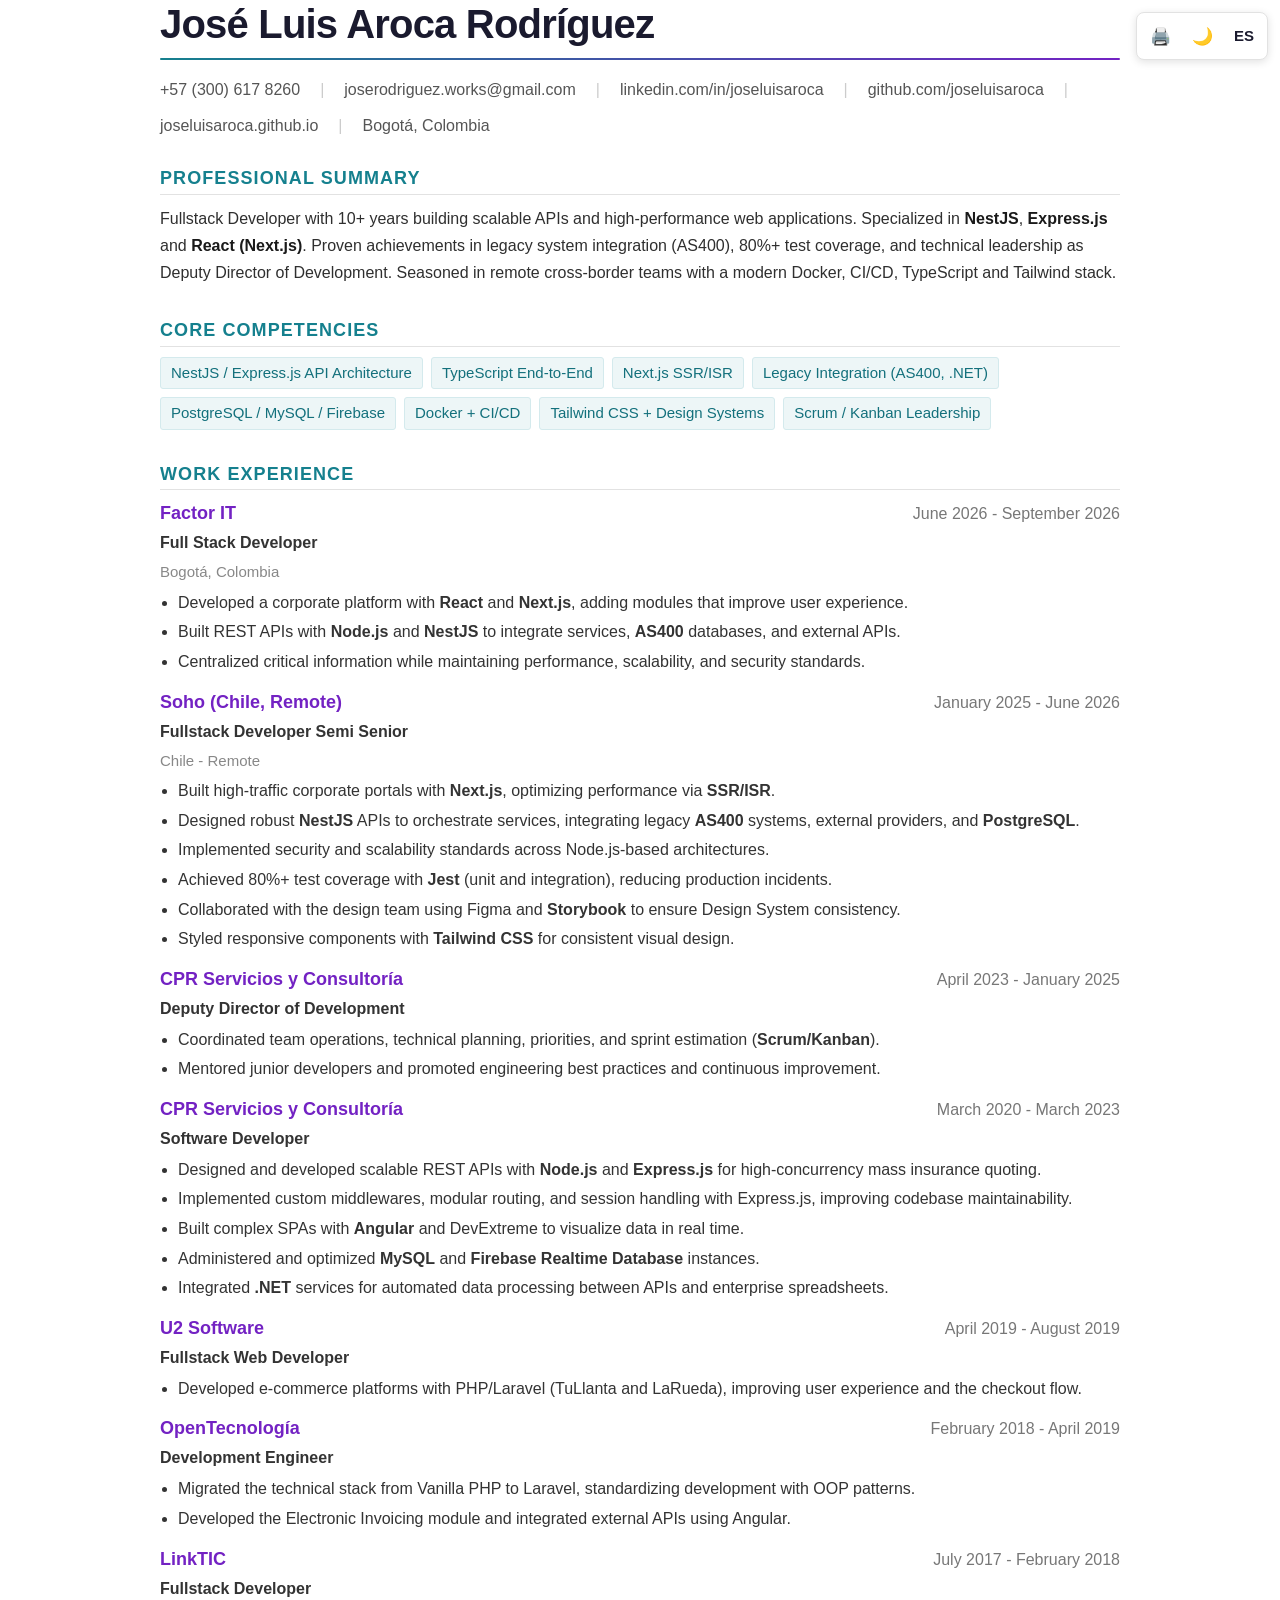
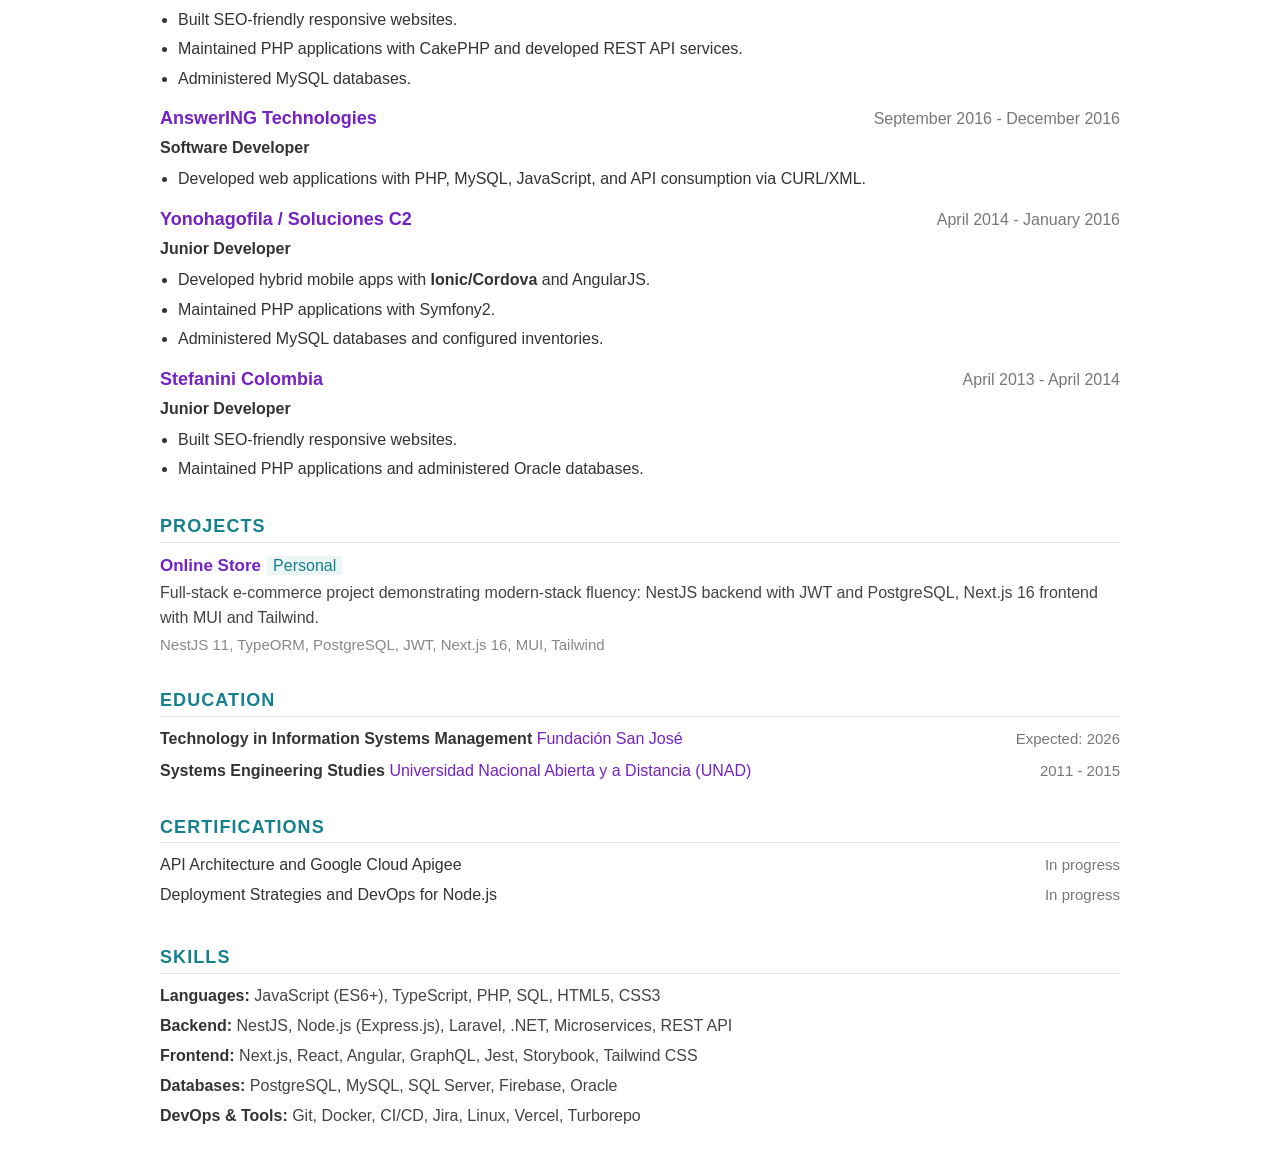
==== commit 8cec2224: "feat: alinear index y en con los CV actualizados y mejorar legibilidad - index.html y en.html usan e" ====
--- a/en.html
+++ b/en.html
@@ -23,7 +23,7 @@
     --accent-color: hsl(187 74% 32%);
     --secondary-color: hsl(270, 70%, 45%);
     --font-family: "Liberation Sans", 'Helvetica Neue', Arial, 'DejaVu Sans', sans-serif;
-    --font-size: 11px;
+    --font-size: 16px;
     /* Matches generate-pdf.mjs's PDF_PAGE_MARGIN — see the @page rule below. */
     --page-margin: 0.6in;
     /* Color tokens (light defaults = original CV values) */
@@ -96,7 +96,7 @@
 
   .page {
     width: 100%;
-    max-width: 210mm;
+    max-width: 960px;
     margin: 0 auto;
     padding: 2px 0;
   }
@@ -145,7 +145,7 @@
     height: 36px;
     padding: 0 6px;
     font-family: var(--font-family);
-    font-size: 11px;
+    font-size: 15px;
     font-weight: 700;
     color: var(--color-text);
     text-decoration: none;
@@ -161,16 +161,16 @@
 
   /* === HEADER === */
   .header {
-    margin-bottom: 20px;
+    margin-bottom: 30px;
   }
 
   .header h1 {
     font-family: var(--font-family);
-    font-size: 28px;
+    font-size: 40px;
     font-weight: 700;
     color: var(--color-text);
     letter-spacing: -0.02em;
-    margin-bottom: 6px;
+    margin-bottom: 12px;
     line-height: 1.1;
   }
 
@@ -178,16 +178,16 @@
     height: 2px;
     background: linear-gradient(to right, var(--accent-color), var(--secondary-color));
     border-radius: 1px;
-    margin-bottom: 10px;
+    margin-bottom: 18px;
   }
 
   .contact-row {
     display: flex;
     flex-wrap: wrap;
-    gap: 8px 14px;
+    gap: 12px 20px;
     font-family: var(--font-family);
-    font-size: 10.5px;
-    line-height: 1.4;
+    font-size: 16px;
+    line-height: 1.5;
     color: var(--color-muted);
   }
 
@@ -217,12 +217,12 @@
 
   /* === SECTIONS === */
   .section {
-    margin-bottom: 18px;
+    margin-bottom: 34px;
   }
 
   .section-title {
     font-family: var(--font-family);
-    font-size: 12px;
+    font-size: 18px;
     font-weight: 700;
     text-transform: uppercase;
     letter-spacing: 0.06em;
@@ -259,7 +259,7 @@
 
   .competency-tag {
     font-family: var(--font-family);
-    font-size: 10px;
+    font-size: 15px;
     font-weight: 500;
     color: var(--accent-text);
     background: var(--accent-soft-bg);
@@ -283,13 +283,13 @@
 
   .job-company {
     font-family: var(--font-family);
-    font-size: 12.5px;
+    font-size: 18px;
     font-weight: 600;
     color: var(--secondary-color);
   }
 
   .job-period {
-    font-size: 10.5px;
+    font-size: 16px;
     color: var(--color-faint);
     white-space: nowrap;
   }
@@ -302,7 +302,7 @@
   }
 
   .job-location {
-    font-size: 10px;
+    font-size: 15px;
     color: var(--color-ghost);
   }
 
@@ -312,7 +312,7 @@
   }
 
   .job li {
-    font-size: 10.5px;
+    font-size: 16px;
     line-height: 1.6;
     color: var(--color-body);
     margin-bottom: 4px;
@@ -329,7 +329,7 @@
 
   .project-title {
     font-family: var(--font-family);
-    font-size: 11.5px;
+    font-size: 17px;
     font-weight: 600;
     color: var(--secondary-color);
   }
@@ -344,7 +344,7 @@
   }
 
   .project-badge {
-    font-size: 9px;
+    font-size: 16px;
     font-weight: 500;
     color: var(--accent-color);
     background: var(--accent-soft-bg);
@@ -354,14 +354,14 @@
   }
 
   .project-desc {
-    font-size: 10.5px;
+    font-size: 16px;
     color: var(--color-body-2);
     margin-top: 3px;
     line-height: 1.55;
   }
 
   .project-tech {
-    font-size: 9.5px;
+    font-size: 15px;
     color: var(--color-ghost);
     margin-top: 3px;
   }
@@ -390,18 +390,18 @@
   }
 
   .edu-year {
-    font-size: 10px;
+    font-size: 15px;
     color: var(--color-faint);
     white-space: nowrap;
   }
 
   .edu-location {
-    font-size: 10px;
+    font-size: 15px;
     color: var(--color-ghost);
   }
 
   .edu-desc {
-    font-size: 10px;
+    font-size: 15px;
     color: var(--color-muted-2);
     margin-top: 2px;
     line-height: 1.5;
@@ -424,7 +424,7 @@
   }
 
   .cert-title {
-    font-size: 10.5px;
+    font-size: 16px;
     font-weight: 500;
     color: var(--color-body);
   }
@@ -435,7 +435,7 @@
   }
 
   .cert-year {
-    font-size: 10px;
+    font-size: 15px;
     color: var(--color-faint);
     white-space: nowrap;
     text-align: right;
@@ -459,7 +459,7 @@
   }
 
   .award-title {
-    font-size: 10.5px;
+    font-size: 16px;
     font-weight: 500;
     color: var(--color-body);
   }
@@ -470,7 +470,7 @@
   }
 
   .award-year {
-    font-size: 10px;
+    font-size: 15px;
     color: var(--color-faint);
     white-space: nowrap;
     text-align: right;
@@ -479,26 +479,27 @@
 
   /* === INTERESTS === */
   .interests-line {
-    font-size: 10.5px;
+    font-size: 16px;
     color: var(--color-body-2);
   }
 
   /* === SKILLS === */
   .skills-grid {
     display: flex;
-    flex-wrap: wrap;
-    gap: 6px 14px;
+    flex-direction: column;
+    gap: 6px;
   }
 
   .skill-item {
-    font-size: 10.5px;
+    font-size: 16px;
     color: var(--color-body-2);
   }
 
   .skill-category {
     font-weight: 600;
     color: var(--color-body);
-    font-size: 10.5px;
+    font-size: 16px;
+    white-space: nowrap;
   }
 
   /* === PRINT === */
@@ -727,7 +728,7 @@
   <!-- PROFESSIONAL SUMMARY -->
   <div class="section">
     <div class="section-title">Professional Summary</div>
-    <div class="summary-text">Fullstack Developer with 10+ years building scalable APIs and high-performance web applications. Specialized in <strong>NestJS</strong>, <strong>Express.js</strong> and <strong>React (Next.js)</strong>, with achievements in legacy system integration (AS400), 80%+ test coverage, and technical leadership as Deputy Director of Development. Proven record in remote cross-border teams with a modern Docker, CI/CD, TypeScript and Tailwind stack.</div>
+    <div class="summary-text">Fullstack Developer with 10+ years building scalable APIs and high-performance web applications. Specialized in <strong>NestJS</strong>, <strong>Express.js</strong> and <strong>React (Next.js)</strong>. Proven achievements in legacy system integration (AS400), 80%+ test coverage, and technical leadership as Deputy Director of Development. Seasoned in remote cross-border teams with a modern Docker, CI/CD, TypeScript and Tailwind stack.</div>
   </div>
 
   <!-- CORE COMPETENCIES -->
@@ -756,9 +757,9 @@
   <div class="job-role">Full Stack Developer</div>
   <div class="job-location">Bogotá, Colombia</div>
   <ul>
-    <li>Develop and evolve a corporate platform with <strong>React</strong> and <strong>Next.js</strong>, adding modules that improve functionality and user experience.</li>
-    <li>Build REST APIs with <strong>Node.js</strong> and <strong>NestJS</strong> to integrate services, <strong>AS400</strong> databases, and external APIs.</li>
-    <li>Contribute to centralizing critical information while maintaining performance, scalability, and security standards.</li>
+    <li>Developed a corporate platform with <strong>React</strong> and <strong>Next.js</strong>, adding modules that improve user experience.</li>
+    <li>Built REST APIs with <strong>Node.js</strong> and <strong>NestJS</strong> to integrate services, <strong>AS400</strong> databases, and external APIs.</li>
+    <li>Centralized critical information while maintaining performance, scalability, and security standards.</li>
   </ul>
 </div>
   <div class="job">
@@ -769,10 +770,12 @@
   <div class="job-role">Fullstack Developer Semi Senior</div>
   <div class="job-location">Chile - Remote</div>
   <ul>
-    <li>Built high-traffic corporate portals with <strong>Next.js</strong>, optimizing performance via <strong>SSR/ISR</strong> and reusable module architecture.</li>
-    <li>Designed and built <strong>NestJS</strong> APIs for service orchestration, integrating legacy <strong>AS400</strong> systems, external providers, and <strong>PostgreSQL</strong>.</li>
-    <li>Maintained 80%+ Jest coverage (unit + integration), reducing production incidents.</li>
-    <li>Collaborated with design (Figma, <strong>Storybook</strong>) and built responsive UI with <strong>Tailwind CSS</strong>; enforced security and scalability standards on Node.js.</li>
+    <li>Built high-traffic corporate portals with <strong>Next.js</strong>, optimizing performance via <strong>SSR/ISR</strong>.</li>
+    <li>Designed robust <strong>NestJS</strong> APIs to orchestrate services, integrating legacy <strong>AS400</strong> systems, external providers, and <strong>PostgreSQL</strong>.</li>
+    <li>Implemented security and scalability standards across Node.js-based architectures.</li>
+    <li>Achieved 80%+ test coverage with <strong>Jest</strong> (unit and integration), reducing production incidents.</li>
+    <li>Collaborated with the design team using Figma and <strong>Storybook</strong> to ensure Design System consistency.</li>
+    <li>Styled responsive components with <strong>Tailwind CSS</strong> for consistent visual design.</li>
   </ul>
 </div>
   <div class="job">
@@ -783,7 +786,7 @@
   <div class="job-role">Deputy Director of Development</div>
   
   <ul>
-    <li>Coordinated team operations, technical planning, priorities, and sprint estimation under <strong>Agile (Scrum/Kanban)</strong>.</li>
+    <li>Coordinated team operations, technical planning, priorities, and sprint estimation (<strong>Scrum/Kanban</strong>).</li>
     <li>Mentored junior developers and promoted engineering best practices and continuous improvement.</li>
   </ul>
 </div>
@@ -796,8 +799,10 @@
   
   <ul>
     <li>Designed and developed scalable REST APIs with <strong>Node.js</strong> and <strong>Express.js</strong> for high-concurrency mass insurance quoting.</li>
-    <li>Built complex SPAs with <strong>Angular</strong> and DevExtreme for real-time data visualization.</li>
-    <li>Administered and optimized <strong>MySQL</strong> and <strong>Firebase Realtime Database</strong>; integrated <strong>.NET</strong> services for automated data processing.</li>
+    <li>Implemented custom middlewares, modular routing, and session handling with Express.js, improving codebase maintainability.</li>
+    <li>Built complex SPAs with <strong>Angular</strong> and DevExtreme to visualize data in real time.</li>
+    <li>Administered and optimized <strong>MySQL</strong> and <strong>Firebase Realtime Database</strong> instances.</li>
+    <li>Integrated <strong>.NET</strong> services for automated data processing between APIs and enterprise spreadsheets.</li>
   </ul>
 </div>
   <div class="job">
@@ -808,7 +813,7 @@
   <div class="job-role">Fullstack Web Developer</div>
   
   <ul>
-    <li>Fullstack development with PHP/Laravel for e-commerce platforms (TuLlanta and LaRueda).</li>
+    <li>Developed e-commerce platforms with PHP/Laravel (TuLlanta and LaRueda), improving user experience and the checkout flow.</li>
   </ul>
 </div>
   <div class="job">
@@ -819,7 +824,8 @@
   <div class="job-role">Development Engineer</div>
   
   <ul>
-    <li>Led migration from Vanilla PHP to Laravel and developed the Electronic Invoicing module with Angular.</li>
+    <li>Migrated the technical stack from Vanilla PHP to Laravel, standardizing development with OOP patterns.</li>
+    <li>Developed the Electronic Invoicing module and integrated external APIs using Angular.</li>
   </ul>
 </div>
   <div class="job">
@@ -830,7 +836,9 @@
   <div class="job-role">Fullstack Developer</div>
   
   <ul>
-    <li>Built SEO-responsive websites, REST services with CakePHP, and managed MySQL.</li>
+    <li>Built SEO-friendly responsive websites.</li>
+    <li>Maintained PHP applications with CakePHP and developed REST API services.</li>
+    <li>Administered MySQL databases.</li>
   </ul>
 </div>
   <div class="job">
@@ -841,7 +849,7 @@
   <div class="job-role">Software Developer</div>
   
   <ul>
-    <li>Web application development with PHP, MySQL, JavaScript, and API consumption.</li>
+    <li>Developed web applications with PHP, MySQL, JavaScript, and API consumption via CURL/XML.</li>
   </ul>
 </div>
   <div class="job">
@@ -852,7 +860,9 @@
   <div class="job-role">Junior Developer</div>
   
   <ul>
-    <li>Hybrid mobile apps with <strong>Ionic/Cordova</strong>, PHP maintenance with Symfony2, and MySQL.</li>
+    <li>Developed hybrid mobile apps with <strong>Ionic/Cordova</strong> and AngularJS.</li>
+    <li>Maintained PHP applications with Symfony2.</li>
+    <li>Administered MySQL databases and configured inventories.</li>
   </ul>
 </div>
   <div class="job">
@@ -863,7 +873,8 @@
   <div class="job-role">Junior Developer</div>
   
   <ul>
-    <li>Responsive web layout and PHP maintenance with Oracle.</li>
+    <li>Built SEO-friendly responsive websites.</li>
+    <li>Maintained PHP applications and administered Oracle databases.</li>
   </ul>
 </div>
   </div>
